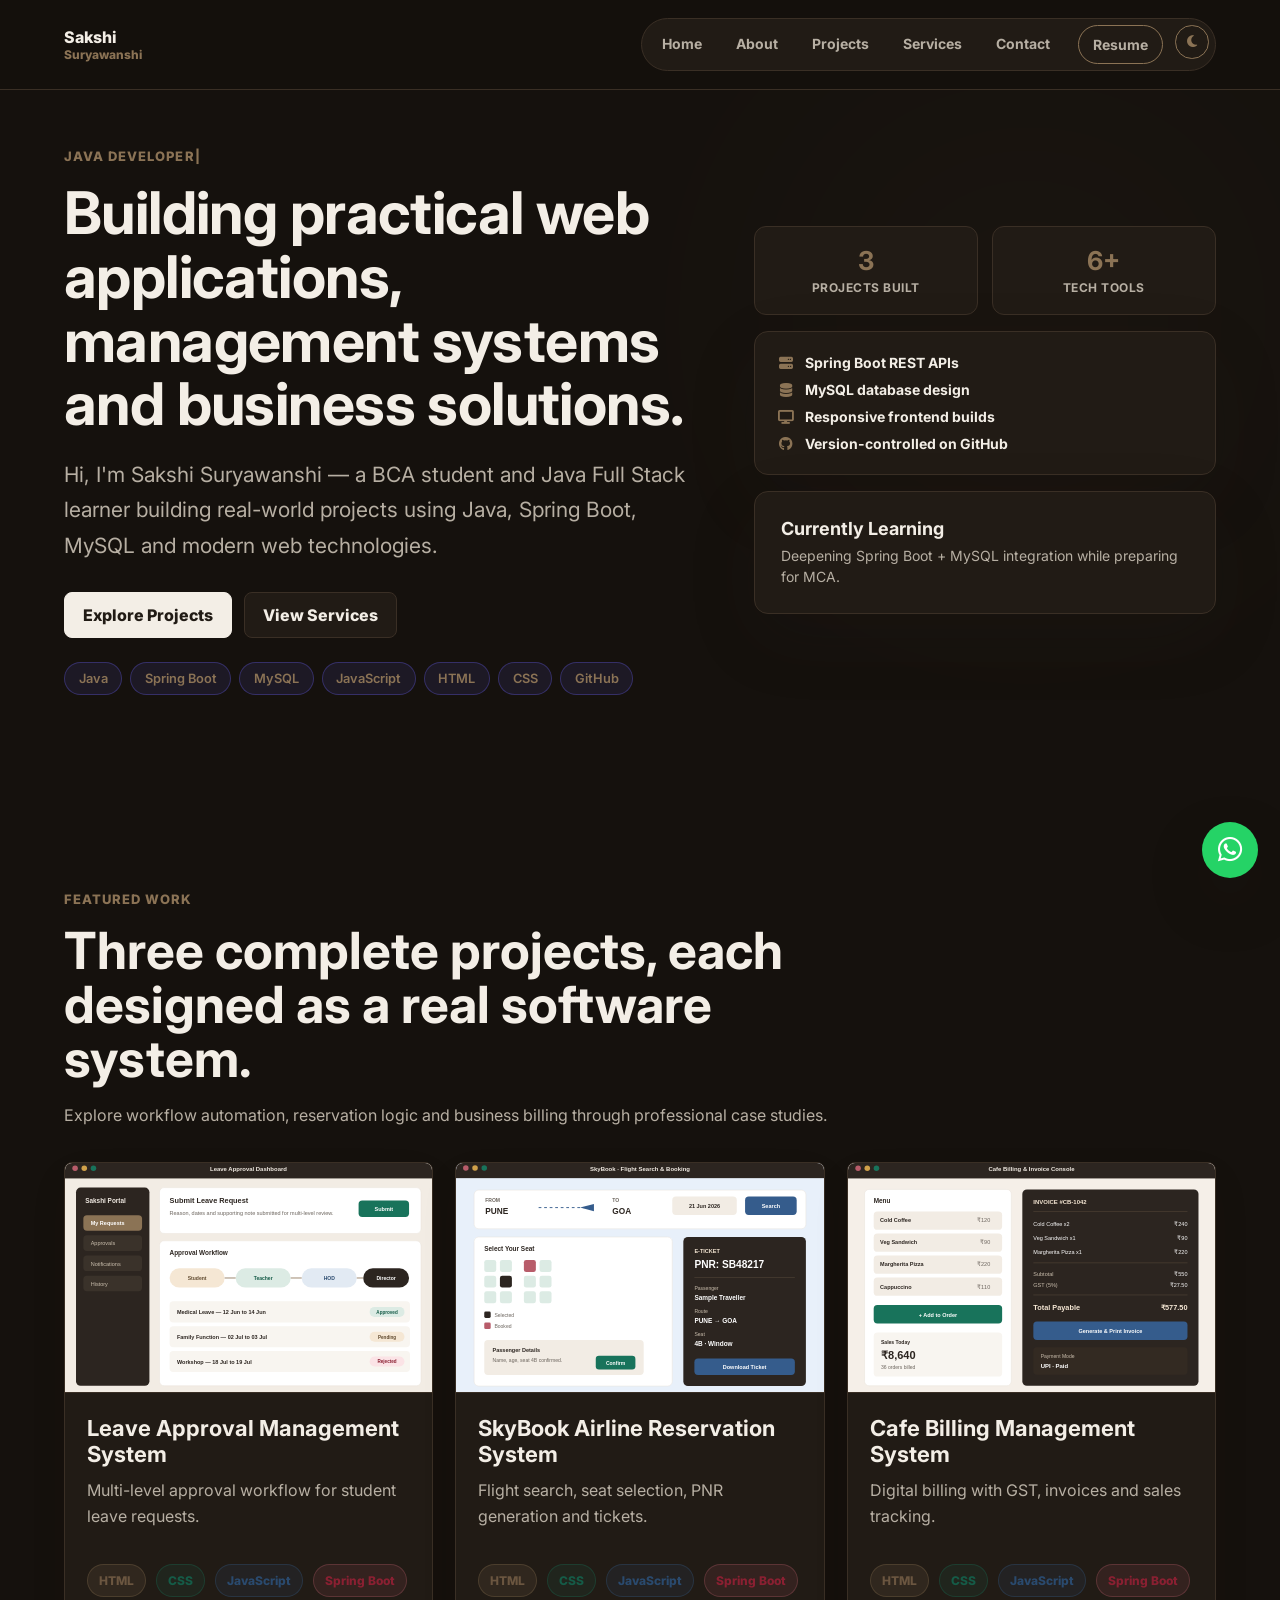
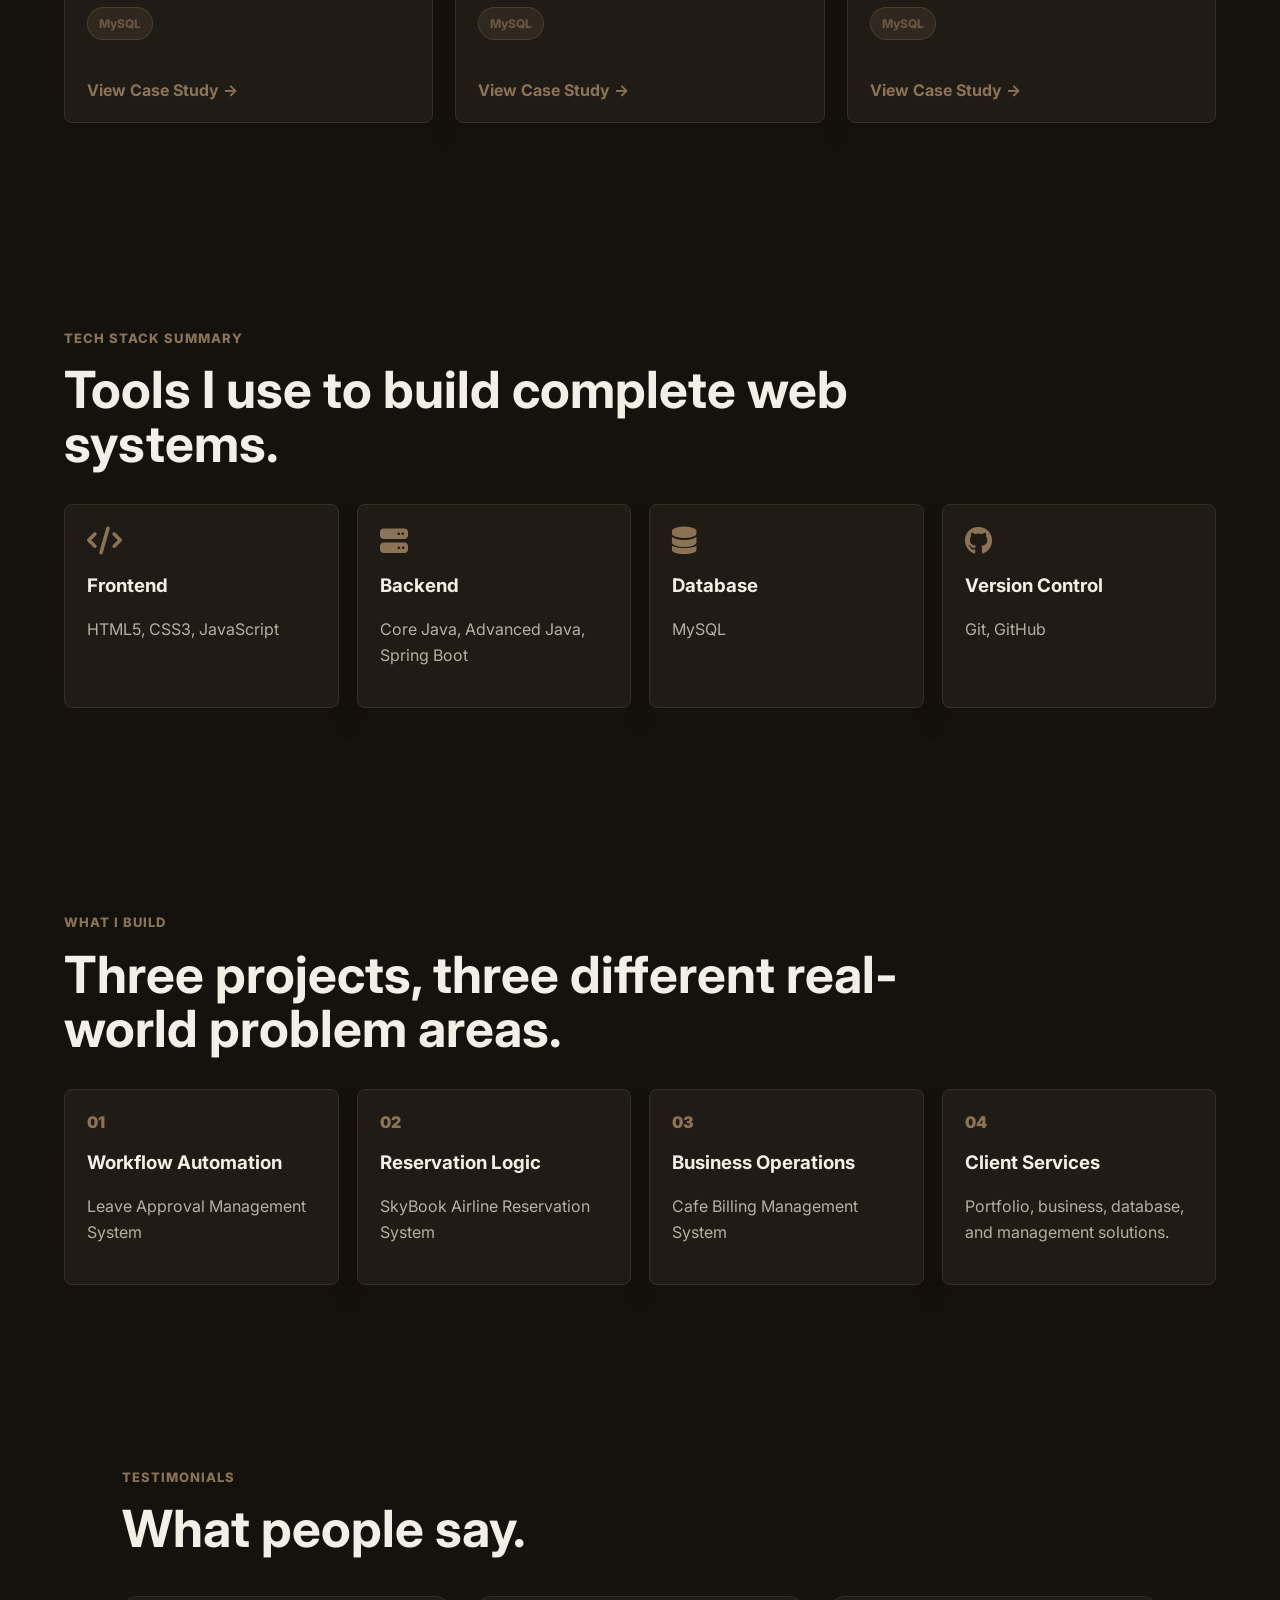
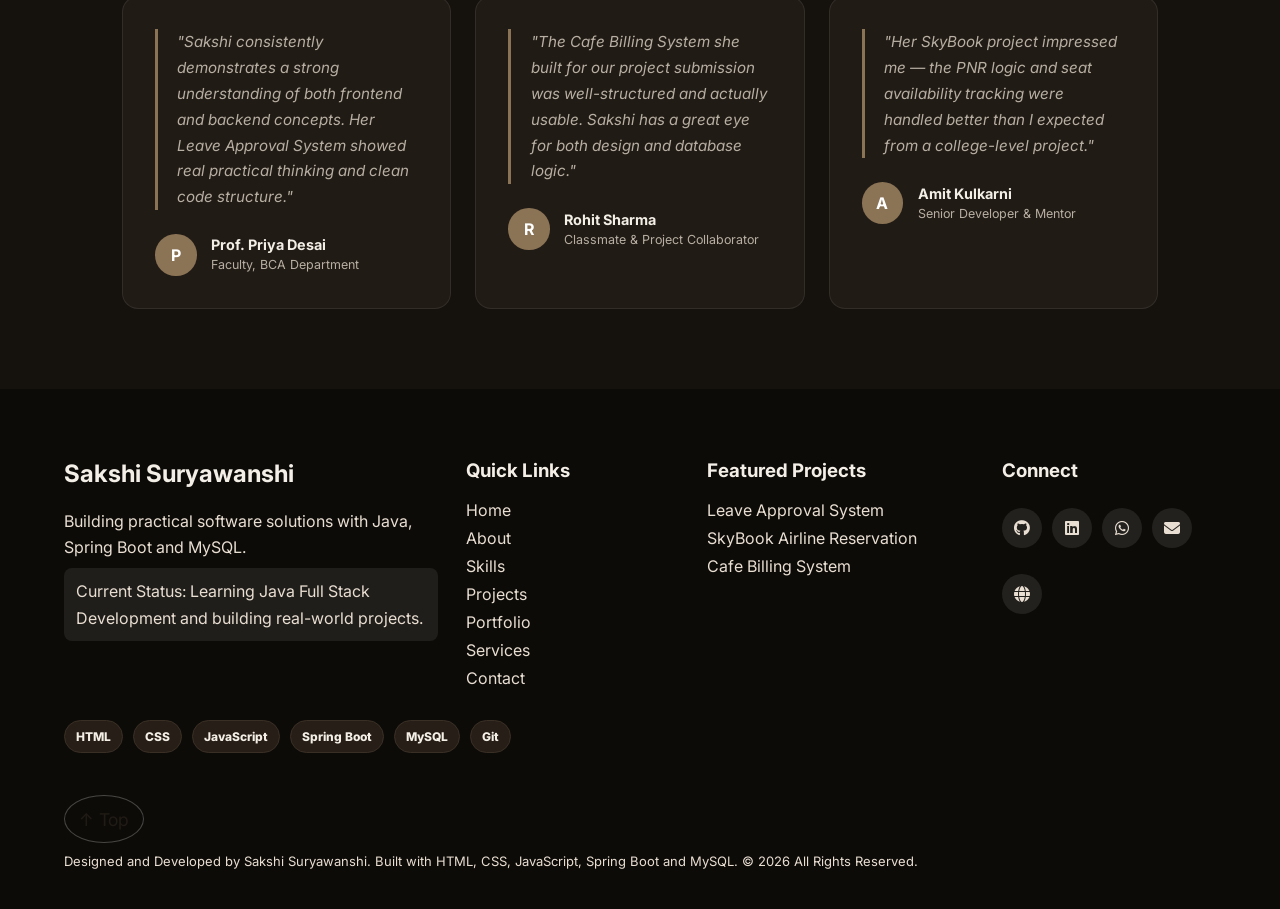
==== frontend/index.html @ 2c9f2f90 "1st upload" ====
<!DOCTYPE html>
<html lang="en">
<head>
  <meta charset="UTF-8">
  <meta name="viewport" content="width=device-width, initial-scale=1.0">
  <title>Sakshi Suryawanshi | Java Full Stack Portfolio</title>

  <script type="application/ld+json">
{
 "@context":"https://schema.org",
 "@type":"Person",
 "name":"Sakshi Suryawanshi",
 "jobTitle":"Java Full Stack Developer",
 "knowsAbout":[
   "Java",
   "Spring Boot",
   "MySQL",
   "HTML",
   "CSS",
   "JavaScript"
 ],
 "alumniOf":"Bharati Vidyapeeth",
 "url":"https://yourdomain.com"
}
</script>

  <link rel="preconnect" href="https://fonts.googleapis.com">
  <link rel="preconnect" href="https://fonts.gstatic.com" crossorigin>
  <link href="https://fonts.googleapis.com/css2?family=Inter:wght@400;500;600;700;800&display=swap" rel="stylesheet">
  <link rel="stylesheet" href="https://cdnjs.cloudflare.com/ajax/libs/font-awesome/6.5.2/css/all.min.css">
  <link rel="stylesheet" href="styles.css">
</head>
<body>
  <div class="scroll-progress" data-scroll-progress></div>
  <header class="site-header">
    <a class="brand" href="index.html">Sakshi<span>Suryawanshi</span></a>
    <nav class="nav">
      <a href="index.html" class="active">Home</a>
      <a href="about.html">About</a>
      <a href="projects.html">Projects</a>
      <a href="services.html">Services</a>
      <a href="contact.html">Contact</a>
      <a href="resume.pdf" download class="btn-nav-resume">Resume</a>
      <button class="theme-toggle" data-theme-toggle aria-label="Toggle dark/light mode"><i class="fa-solid fa-moon"></i></button>
    </nav>
  </header>

  <main>
    <section class="hero" id="home">
      <div class="hero-copy reveal">
        <p class="eyebrow"><span class="typing-text" data-typing></span></p>
        <h1>Building practical web applications, management systems and business solutions.</h1>
        <p class="hero-text">Hi, I'm Sakshi Suryawanshi — a BCA student and Java Full Stack learner building real-world projects using Java, Spring Boot, MySQL and modern web technologies.</p>
        <div class="hero-actions">
          <a class="btn primary" href="projects.html">Explore Projects</a>
          <a class="btn ghost" href="services.html">View Services</a>
        </div>
        <div class="metric-row tech-badges">
          <span>Java</span><span>Spring Boot</span><span>MySQL</span><span>JavaScript</span><span>HTML</span><span>CSS</span><span>GitHub</span>
        </div>
      </div>
      <div class="hero-visual reveal">
        <div class="hero-visual-stats">
          <div><strong>3</strong><span>Projects Built</span></div>
          <div><strong>6+</strong><span>Tech Tools</span></div>
        </div>
        <div class="hero-visual-list">
          <div><i class="fa-solid fa-server"></i> Spring Boot REST APIs</div>
          <div><i class="fa-solid fa-database"></i> MySQL database design</div>
          <div><i class="fa-solid fa-display"></i> Responsive frontend builds</div>
          <div><i class="fa-brands fa-github"></i> Version-controlled on GitHub</div>
        </div>
        <div class="hero-visual-card">
          <h3>Currently Learning</h3>
          <p>Deepening Spring Boot + MySQL integration while preparing for MCA.</p>
        </div>
      </div>
    </section>

    <section class="featured-work" id="work">
      <div class="section-heading reveal">
        <p class="eyebrow">Featured Work</p>
        <h2>Three complete projects, each designed as a real software system.</h2>
        <p>Explore workflow automation, reservation logic and business billing through professional case studies.</p>
      </div>
      <div class="featured-project-grid reveal">
        <a class="featured-project-card" href="leave-approval.html">
          <div class="project-thumb leave-screen"></div>
          <div class="project-card-body">
            <h3>Leave Approval Management System</h3>
            <p>Multi-level approval workflow for student leave requests.</p>
            <div class="tech-pills"><span>HTML</span><span>CSS</span><span>JavaScript</span><span>Spring Boot</span><span>MySQL</span></div>
            <strong>View Case Study -></strong>
          </div>
        </a>
        <a class="featured-project-card" href="skybook.html">
          <div class="project-thumb sky-screen"></div>
          <div class="project-card-body">
            <h3>SkyBook Airline Reservation System</h3>
            <p>Flight search, seat selection, PNR generation and tickets.</p>
            <div class="tech-pills"><span>HTML</span><span>CSS</span><span>JavaScript</span><span>Spring Boot</span><span>MySQL</span></div>
            <strong>View Case Study -></strong>
          </div>
        </a>
        <a class="featured-project-card" href="cafe-billing.html">
          <div class="project-thumb cafe-screen"></div>
          <div class="project-card-body">
            <h3>Cafe Billing Management System</h3>
            <p>Digital billing with GST, invoices and sales tracking.</p>
            <div class="tech-pills"><span>HTML</span><span>CSS</span><span>JavaScript</span><span>Spring Boot</span><span>MySQL</span></div>
            <strong>View Case Study -></strong>
          </div>
        </a>
      </div>
    </section>

    <section id="skills" class="stack-section">
      <div class="section-heading reveal">
        <p class="eyebrow">Tech Stack Summary</p>
        <h2>Tools I use to build complete web systems.</h2>
      </div>
      <div class="stack-grid reveal">
        <article><i class="fa-solid fa-code"></i><h3>Frontend</h3><p>HTML5, CSS3, JavaScript</p></article>
        <article><i class="fa-solid fa-server"></i><h3>Backend</h3><p>Core Java, Advanced Java, Spring Boot</p></article>
        <article><i class="fa-solid fa-database"></i><h3>Database</h3><p>MySQL</p></article>
        <article><i class="fa-brands fa-github"></i><h3>Version Control</h3><p>Git, GitHub</p></article>
      </div>
    </section>

    <section class="lab-band" id="about-band">
      <div class="section-heading reveal">
        <p class="eyebrow">What I Build</p>
        <h2>Three projects, three different real-world problem areas.</h2>
      </div>
      <div class="lab-grid">
        <article class="lab-card reveal"><span>01</span><h3>Workflow Automation</h3><p>Leave Approval Management System</p></article>
        <article class="lab-card reveal"><span>02</span><h3>Reservation Logic</h3><p>SkyBook Airline Reservation System</p></article>
        <article class="lab-card reveal"><span>03</span><h3>Business Operations</h3><p>Cafe Billing Management System</p></article>
        <article class="lab-card reveal"><span>04</span><h3>Client Services</h3><p>Portfolio, business, database, and management solutions.</p></article>
      </div>
    </section>
  </main>

  <section class="testimonials-section" id="testimonials">
    <div class="section-heading reveal">
      <p class="eyebrow">Testimonials</p>
      <h2>What people say.</h2>
    </div>
    <div class="testimonials-grid">
      <article class="testimonial-card reveal">
        <div class="testimonial-quote">"Sakshi consistently demonstrates a strong understanding of both frontend and backend concepts. Her Leave Approval System showed real practical thinking and clean code structure."</div>
        <div class="testimonial-author">
          <div class="author-avatar">P</div>
          <div><strong>Prof. Priya Desai</strong><span>Faculty, BCA Department</span></div>
        </div>
      </article>
      <article class="testimonial-card reveal">
        <div class="testimonial-quote">"The Cafe Billing System she built for our project submission was well-structured and actually usable. Sakshi has a great eye for both design and database logic."</div>
        <div class="testimonial-author">
          <div class="author-avatar">R</div>
          <div><strong>Rohit Sharma</strong><span>Classmate & Project Collaborator</span></div>
        </div>
      </article>
      <article class="testimonial-card reveal">
        <div class="testimonial-quote">"Her SkyBook project impressed me — the PNR logic and seat availability tracking were handled better than I expected from a college-level project."</div>
        <div class="testimonial-author">
          <div class="author-avatar">A</div>
          <div><strong>Amit Kulkarni</strong><span>Senior Developer & Mentor</span></div>
        </div>
      </article>
    </div>
  </section>

  <a class="whatsapp-float" href="https://wa.me/917499683725?text=Hi%20Sakshi%2C%20I%20saw%20your%20portfolio%20and%20would%20like%20to%20connect." target="_blank" rel="noopener" aria-label="Chat on WhatsApp"><i class="fa-brands fa-whatsapp"></i></a>
  <footer class="premium-footer">
    <div class="footer-grid">
      <section><h2>Sakshi Suryawanshi</h2><p>Building practical software solutions with Java, Spring Boot and MySQL.</p><p class="status-dot">Current Status: Learning Java Full Stack Development and building real-world projects.</p></section>
      <section><h3>Quick Links</h3><a href="index.html">Home</a><a href="about.html">About</a><a href="index.html#skills">Skills</a><a href="projects.html">Projects</a><a href="index.html">Portfolio</a><a href="services.html">Services</a><a href="contact.html">Contact</a></section>
      <section><h3>Featured Projects</h3><a href="leave-approval.html">Leave Approval System</a><a href="skybook.html">SkyBook Airline Reservation</a><a href="cafe-billing.html">Cafe Billing System</a></section>
      <section><h3>Connect</h3><div class="footer-icons"><a href="https://github.com/Sakshii-18" aria-label="GitHub" target="_blank"><i class="fa-brands fa-github"></i></a><a href="https://www.linkedin.com/in/sakshi-suryawanshii/" aria-label="LinkedIn" target="_blank"><i class="fa-brands fa-linkedin"></i></a><a href="https://wa.me/917499683725?text=Hi%20Sakshi%2C%20I%20saw%20your%20portfolio%20and%20would%20like%20to%20connect." target="_blank" rel="noopener" aria-label="WhatsApp"><i class="fa-brands fa-whatsapp"></i></a><a href="mailto:ms.sakshisuryawanshi18@gmail.com" aria-label="Email"><i class="fa-solid fa-envelope"></i></a><a href="https://sakshi-suryawanshiportfolio.netlify.app/" target="_blank" rel="noopener" aria-label="Portfolio"><i class="fa-solid fa-globe"></i></a></div></section>
    </div>
    <div class="footer-badges"><span>HTML</span><span>CSS</span><span>JavaScript</span><span>Spring Boot</span><span>MySQL</span><span>Git</span></div>
    <button class="back-top" data-back-top>↑ Top</button>
    <p class="copyright">Designed and Developed by Sakshi Suryawanshi. Built with HTML, CSS, JavaScript, Spring Boot and MySQL. © 2026 All Rights Reserved.</p>
  </footer>

  <script src="script.js"></script>
</body>
</html>
---- frontend/styles.css ----
:root {
  --bg: #FAF7F2;
  --card: #FFFFFF;
  --text: #2C2520;
  --muted: #6B645D;
  --accent: #8B7355;
  --border: #E7E1D8;
  --cream: #F2ECE4;
  --green: #18735B;
  --blue: #355C8C;
  --rose: #B85C6A;
  --shadow: 0 24px 70px rgba(44, 37, 32, 0.12);
}

* { box-sizing: border-box; }
html { scroll-behavior: smooth; }
body {
  margin: 0;
  font-family: Inter, system-ui, -apple-system, BlinkMacSystemFont, "Segoe UI", sans-serif;
  color: var(--text);
  background: var(--bg);
  overflow-x: hidden;
}
body::before {
  content: "";
  position: absolute;
  top: 120px;
  right: 4vw;
  width: 400px;
  height: 400px;
  border-radius: 50%;
  background: #8B7355;
  filter: blur(150px);
  opacity: .08;
  pointer-events: none;
}
a { color: inherit; text-decoration: none; }
button, input, textarea, select { font: inherit; }

.loader {
  position: fixed; inset: 0; z-index: 50; display: grid; place-items: center; align-content: center; gap: 16px;
  color: var(--card); background: var(--text); transition: opacity 500ms ease, visibility 500ms ease;
}
.loader div { width: 52px; aspect-ratio: 1; border: 3px solid rgba(255,255,255,.18); border-top-color: var(--accent); border-radius: 50%; animation: spin 900ms linear infinite; }
.loader.hide { opacity: 0; visibility: hidden; pointer-events: none; }
@keyframes spin { to { transform: rotate(360deg); } }
.scroll-progress { position: fixed; top: 0; left: 0; height: 4px; width: 0; z-index: 60; background: linear-gradient(90deg, var(--accent), var(--green), var(--blue)); }
.cursor-glow { position: fixed; width: 260px; aspect-ratio: 1; pointer-events: none; z-index: 1; border-radius: 50%; background: radial-gradient(circle, rgba(139,115,85,.18), transparent 65%); transform: translate(-50%, -50%); }

.site-header {
  position: sticky; top: 0; z-index: 20; display: flex; justify-content: space-between; align-items: center; gap: 20px;
  padding: 18px clamp(18px, 5vw, 70px); background: rgba(250,247,242,.88); backdrop-filter: blur(18px); border-bottom: 1px solid var(--border);
}
.brand { font-weight: 800; }
.brand span { display: block; color: var(--accent); font-size: 12px; }
.nav { display: flex; gap: 6px; padding: 6px; background: var(--card); border: 1px solid var(--border); border-radius: 999px; }
.nav a { padding: 10px 14px; color: var(--muted); border-radius: 999px; font-size: 14px; font-weight: 700; white-space: nowrap; }
.nav a.active, .nav a:hover { color: var(--text); background: var(--cream); }

.hero, .page-hero {
  min-height: auto; display: grid; grid-template-columns: minmax(0, 1fr);
  gap: clamp(28px, 5vw, 70px); align-items: center; padding: clamp(28px, 5vw, 56px) clamp(18px, 5vw, 70px) clamp(44px, 8vw, 92px);
}
.hero {
  grid-template-columns: minmax(0, 1.15fr) minmax(280px, .85fr);
}
.contact-premium {
  min-height: auto; display: grid; grid-template-columns: minmax(0, 1fr) minmax(320px, .9fr);
  gap: clamp(28px, 5vw, 70px); align-items: start; padding: clamp(28px, 5vw, 56px) clamp(18px, 5vw, 70px) clamp(44px, 8vw, 92px);
}
.services-hero { grid-template-columns: 1fr; }
.hero h1, .page-hero h1, .contact-premium h1 { margin: 0; max-width: 800px; font-size: clamp(34px, 4.6vw, 60px); line-height: 1.08; letter-spacing: -.01em; }
.hero-text, .page-hero p, .contact-copy p { max-width: 720px; color: var(--muted); font-size: clamp(17px, 2vw, 21px); line-height: 1.7; }
.eyebrow { margin: 0 0 14px; color: var(--accent); font-size: 13px; font-weight: 800; letter-spacing: .08em; text-transform: uppercase; }
.hero-visual { display: grid; gap: 16px; }
.hero-visual-card { padding: 26px; background: var(--card); border: 1px solid var(--border); border-radius: 14px; box-shadow: var(--shadow); }
.hero-visual-card h3 { margin: 0 0 6px; font-size: 18px; }
.hero-visual-card p { margin: 0; color: var(--muted); font-size: 14px; line-height: 1.5; }
.hero-visual-stats { display: grid; grid-template-columns: 1fr 1fr; gap: 14px; }
.hero-visual-stats div { padding: 18px 16px; background: var(--card); border: 1px solid var(--border); border-radius: 12px; text-align: center; }
.hero-visual-stats strong { display: block; font-size: 26px; color: var(--accent); }
.hero-visual-stats span { font-size: 12px; color: var(--muted); font-weight: 700; text-transform: uppercase; letter-spacing: .04em; }
.hero-visual-list { display: grid; gap: 10px; padding: 22px; background: var(--card); border: 1px solid var(--border); border-radius: 14px; box-shadow: var(--shadow); }
.hero-visual-list div { display: flex; align-items: center; gap: 10px; font-size: 14px; font-weight: 700; }
.hero-visual-list i { color: var(--accent); width: 18px; text-align: center; }
.hero-actions, .project-actions { display: flex; flex-wrap: wrap; gap: 12px; margin-top: 28px; }
.btn { display: inline-flex; justify-content: center; align-items: center; min-height: 46px; padding: 0 18px; border: 1px solid var(--border); border-radius: 8px; font-weight: 800; cursor: pointer; transition: 180ms ease; }
.btn.primary { color: var(--card); background: var(--text); border-color: var(--text); }
.btn.ghost { background: var(--card); }
.btn:hover { transform: translateY(-2px); box-shadow: var(--shadow); }

.metric-row, .stack-grid, .lab-grid, .achievement-grid, .story-grid, .feature-grid, .behind-grid, .service-grid {
  display: grid; gap: 18px;
}
.metric-row { grid-template-columns: repeat(3, minmax(0, 1fr)); margin-top: 40px; max-width: 650px; }
.metric-row div, .stack-grid article, .lab-card, .achievement-card, .story-card, .feature-grid article, .service-card, .quick-connect, .response-card {
  padding: 22px; background: var(--card); border: 1px solid var(--border); border-radius: 8px; box-shadow: 0 16px 40px rgba(44,37,32,.06);
}
.metric-row strong { display: block; font-size: 32px; }
.metric-row span, p, li { color: var(--muted); line-height: 1.65; }

.laptop-mockup { position: relative; padding: 14px 14px 28px; background: var(--text); border-radius: 20px; box-shadow: var(--shadow); }
.screen, .device-frame, .browser-mockup { overflow: hidden; background: var(--card); border: 1px solid var(--border); border-radius: 10px; }
.keyboard { position: absolute; left: 9%; right: 9%; bottom: 8px; height: 8px; background: #5B5048; border-radius: 99px; }
.browser-bar { display: flex; align-items: center; gap: 7px; height: 38px; padding: 0 12px; color: var(--muted); background: var(--cream); border-bottom: 1px solid var(--border); font-size: 12px; font-weight: 700; }
.browser-bar i { width: 10px; aspect-ratio: 1; border-radius: 50%; background: var(--rose); }
.browser-bar i:nth-child(2) { background: #D1A14A; }
.browser-bar i:nth-child(3) { background: var(--green); }
.dashboard-preview, .app-ui { min-height: 380px; display: grid; grid-template-columns: 70px 1fr 1fr; gap: 14px; padding: 18px; }
.side-rail, .app-ui aside { grid-row: span 2; border-radius: 8px; background: linear-gradient(180deg, var(--text), #51453A); }
.chart-card, .table-preview, .mini-kpis b, .workflow-strip span, .data-grid, .form-preview b { border-radius: 8px; background: var(--cream); }
.chart-card.tall { min-height: 180px; background: linear-gradient(135deg, #EFE1CE, #D8E8DD); }
.approval-chain { display: grid; gap: 8px; }
.approval-chain b { display: grid; place-items: center; min-height: 40px; border-radius: 8px; background: #F6EFE6; color: var(--text); }
.chart-card.grid-lines, .data-grid { grid-column: span 2; min-height: 150px; background-image: linear-gradient(var(--border) 1px, transparent 1px), linear-gradient(90deg, var(--border) 1px, transparent 1px); background-size: 28px 28px; }
.table-preview { grid-column: span 2; min-height: 90px; }

.featured-work, .stack-section, .lab-band, .project-list, .achievement-section, .services-grid-section, .approach-section, .available-section, .contact-connect {
  padding: clamp(54px, 8vw, 110px) clamp(18px, 5vw, 70px);
}
.featured-project-grid {
  display: grid;
  grid-template-columns: repeat(3, minmax(0, 1fr));
  gap: 22px;
}
.featured-project-card {
  display: grid;
  overflow: hidden;
  min-height: 100%;
  background: var(--card);
  border: 1px solid var(--border);
  border-radius: 8px;
  box-shadow: 0 16px 40px rgba(44,37,32,.06);
  transition: transform 220ms ease, box-shadow 220ms ease;
}
.featured-project-card:hover {
  transform: translateY(-8px);
  box-shadow: 0 28px 80px rgba(44,37,32,.16);
}
.project-thumb {
  min-height: 230px;
  border-bottom: 1px solid var(--border);
}
.project-card-body {
  display: grid;
  align-content: start;
  gap: 10px;
  padding: 22px;
}
.project-card-body h3 {
  margin: 0;
  font-size: 22px;
}
.project-card-body p {
  margin: 0;
}
.project-card-body strong {
  display: inline-flex;
  align-items: center;
  gap: 6px;
  margin-top: 6px;
  opacity: 1;
  transform: none;
  color: var(--accent);
  transition: 220ms ease;
}
.featured-project-card:hover strong {
  gap: 10px;
}
.section-heading { max-width: 840px; margin-bottom: 34px; }
.section-heading h2, .launch-panel h3, .demo-section h2 { margin: 0; font-size: clamp(30px, 4vw, 54px); line-height: 1.05; }
.feature-showcase, .project-cover, .demo-section { display: grid; grid-template-columns: minmax(0, 1.25fr) minmax(300px, .75fr); gap: 28px; align-items: stretch; }
.product-shot, .launch-panel, .architecture-panel, .timeline, .demo-section, .behind-build, .contact-form, .project-cover, .service-enquiry-cta {
  padding: clamp(22px, 4vw, 36px); background: var(--card); border: 1px solid var(--border); border-radius: 8px; box-shadow: 0 16px 40px rgba(44,37,32,.06);
}
.app-ui { grid-template-columns: 88px 1fr; }
.mini-kpis, .workflow-strip { display: grid; grid-template-columns: repeat(3, 1fr); gap: 12px; margin-bottom: 14px; }
.workflow-strip { grid-template-columns: repeat(4, 1fr); }
.workflow-strip span { display: grid; place-items: center; min-height: 44px; color: var(--text); font-weight: 800; font-size: 12px; }
.mini-kpis b { min-height: 74px; }
.data-grid { min-height: 220px; }
.status-tag { display: inline-flex; padding: 8px 10px; color: #604A2F; background: #F5E7D4; border-radius: 999px; font-size: 12px; font-weight: 800; }
.tech-pills, .footer-badges, .available-tags { display: flex; flex-wrap: wrap; gap: 10px; margin: 24px 0; }
.tech-pills span, .footer-badges span, .available-tags span { padding: 8px 11px; border: 1px solid var(--border); border-radius: 999px; background: var(--cream); color: var(--text); font-size: 12px; font-weight: 800; }
.tech-pills span:nth-child(4n+1) { background: rgba(139,115,85,.14); border-color: rgba(139,115,85,.3); color: #6B5640; }
.tech-pills span:nth-child(4n+2) { background: rgba(24,115,91,.12); border-color: rgba(24,115,91,.3); color: #155B47; }
.tech-pills span:nth-child(4n+3) { background: rgba(53,92,140,.12); border-color: rgba(53,92,140,.3); color: #2A4A6E; }
.tech-pills span:nth-child(4n+4) { background: rgba(184,92,106,.12); border-color: rgba(184,92,106,.3); color: #8A2032; }

.stack-grid { grid-template-columns: repeat(4, minmax(0, 1fr)); }
.stack-grid i, .service-card i { color: var(--accent); font-size: 28px; }
.lab-grid, .achievement-grid { grid-template-columns: repeat(4, minmax(0, 1fr)); }
.story-grid { padding: 0 clamp(18px, 5vw, 70px) clamp(54px, 8vw, 110px); grid-template-columns: repeat(3, minmax(0, 1fr)); }
.feature-grid { grid-template-columns: repeat(3, minmax(0, 1fr)); margin: 20px 0; }
.behind-grid { grid-template-columns: repeat(3, minmax(0, 1fr)); }
.lab-card span, .achievement-card span, .feature-grid span { color: var(--accent); font-weight: 900; }
.project-case { margin-bottom: 70px; }
.case-page {
  padding: clamp(34px, 6vw, 70px) clamp(18px, 5vw, 70px);
  position: relative;
}
.sticky-back {
  position: sticky;
  top: 90px;
  z-index: 15;
  display: inline-flex;
  align-items: center;
  gap: 8px;
  margin-bottom: 18px;
  padding: 10px 16px;
  background: var(--card);
  border: 1px solid var(--border);
  border-radius: 999px;
  font-weight: 800;
  font-size: 13px;
  box-shadow: 0 10px 26px rgba(44,37,32,.10);
  transition: 180ms ease;
}
.sticky-back:hover {
  transform: translateX(-3px);
  box-shadow: var(--shadow);
}
.case-hero {
  display: grid;
  grid-template-columns: minmax(0, .85fr) minmax(320px, 1fr);
  gap: clamp(24px, 5vw, 58px);
  align-items: start;
  min-height: auto;
  padding-top: 10px;
}
.case-hero h1 {
  margin: 0;
  font-size: clamp(42px, 6vw, 76px);
  line-height: 1;
}
.case-hero p {
  font-size: 18px;
}
.case-banner {
  min-height: 440px;
  border: 1px solid var(--border);
  border-radius: 12px;
  box-shadow: var(--shadow);
}
.case-section {
  margin: 26px 0;
  padding: clamp(22px, 4vw, 38px);
  background: var(--card);
  border: 1px solid var(--border);
  border-radius: 8px;
  box-shadow: 0 16px 40px rgba(44,37,32,.06);
}
.case-section h2 {
  margin: 0 0 12px;
  font-size: clamp(28px, 4vw, 46px);
  line-height: 1.08;
}

.journey-video-section{
  padding:100px 70px;
}

.video-showcase{
  position:relative;
  margin-top:40px;
  border-radius:24px;
  overflow:hidden;
  background:var(--card);
  border:1px solid var(--border);
  box-shadow:var(--shadow);
}

.video-showcase iframe{
  width:100%;
  height:600px;
  border:none;
  display:block;
}

.video-badge{
  position:absolute;
  top:20px;
  left:20px;
  z-index:2;
  padding:10px 18px;
  border-radius:999px;
  background:rgba(255,255,255,.95);
  font-size:13px;
  font-weight:700;
  display:flex;
  align-items:center;
  gap:8px;
}

.video-highlights{
  display:grid;
  grid-template-columns:repeat(3,1fr);
  gap:20px;
  margin-top:30px;
}

.highlight-card{
  padding:24px;
  background:var(--card);
  border:1px solid var(--border);
  border-radius:18px;
  text-align:center;
  box-shadow:0 10px 30px rgba(0,0,0,.05);
}

.highlight-card i{
  font-size:28px;
  color:var(--accent);
  margin-bottom:15px;
}

.highlight-card h3{
  margin-bottom:10px;
}

@media(max-width:768px){

  .journey-video-section{
    padding:70px 20px;
  }

  .video-showcase iframe{
    height:300px;
  }

  .video-highlights{
    grid-template-columns:1fr;
  }

}
.stack-columns,
.table-grid {
  display: grid;
  grid-template-columns: repeat(3, minmax(0, 1fr));
  gap: 16px;
}
.stack-columns article,
.table-grid article {
  padding: 18px;
  background: var(--cream);
  border: 1px solid var(--border);
  border-radius: 8px;
  font-weight: 800;
}
.vertical-architecture {
  max-width: 780px;
  margin-inline: auto;
}
.vertical-architecture button::after {
  content: "";
}
.gallery-carousel {
  display: grid;
  grid-template-columns: 52px 1fr 52px;
  gap: 12px;
  align-items: center;
}
.gallery-carousel button {
  height: 52px;
  border: 1px solid var(--border);
  border-radius: 8px;
  background: var(--card);
  color: var(--text);
  font-size: 28px;
  cursor: pointer;
}
.gallery-carousel .gallery-strip {
  margin: 0;
}
.gallery-carousel .mock-screen {
  display: none;
}
.gallery-carousel .mock-screen.active {
  display: block;
}
.next-project-nav {
  display: flex;
  justify-content: space-between;
  gap: 14px;
  margin: 34px 0;
}
.project-cover { margin-bottom: 22px; }
.project-cover h2 { margin: 14px 0; font-size: clamp(34px, 5vw, 64px); line-height: 1.02; }
.mock-app, .mock-screen { min-height: 330px; border-radius: 8px; border: 1px solid var(--border); background-color: var(--card); overflow: hidden; }
.mock-screen img { width: 100%; height: 100%; object-fit: cover; display: block; }
.gallery-strip { display: grid; grid-template-columns: repeat(3, 1fr); gap: 16px; margin: 28px 0; }
.gallery-strip .mock-screen { min-height: 260px; transition: 180ms ease; cursor: zoom-in; }
.gallery-strip .mock-screen:hover { transform: scale(1.02); box-shadow: var(--shadow); }
.leave-screen {
  background: url("../assets/images/leave-approval.svg") center center / cover no-repeat, #F4E8D8;
}

.approval-theme {
  background-image:
    linear-gradient(90deg, var(--text) 0 16%, transparent 16%),
    linear-gradient(135deg, #F4E8D8, #DCEBE4 45%, #fff 45%);
}

.sky-screen {
  background: url("../assets/images/skybook.svg") center center / cover no-repeat, #E8F0FA;
}

.sky-seat {
  background-image:
    radial-gradient(circle at 74% 28%, #D8E8F8, transparent 22%),
    linear-gradient(135deg, #ffffff 0 35%, #E8F0FA 35% 58%, #F5E7D4 58%);
}


.cafe-screen {
  background: url("../assets/images/cafe-billing.svg") center center / cover no-repeat, #F5EFE8;
}

.cafe-invoice {
  background-image:
    repeating-linear-gradient(0deg, #F5EFE8 0 34px, #fff 34px 68px),
    linear-gradient(135deg, #F2D6C4, #fff);
}
.login-theme { background-image: linear-gradient(135deg, var(--text) 0 42%, #fff 42%); }
.dashboard-theme, .sky-search, .cafe-dashboard { background-image: linear-gradient(90deg, var(--text) 0 16%, transparent 16%), repeating-linear-gradient(0deg, #F1ECE5 0 50px, #fff 50px 100px); }
.sky-ticket, .cafe-menu { background-image: repeating-linear-gradient(90deg, #EFE7DE 0 80px, #fff 80px 120px); }

.split-section { display: grid; grid-template-columns: 1fr 1fr; gap: 24px; margin: 32px 0; }
.architecture { position: relative; display: grid; grid-template-columns: repeat(4, 1fr); gap: 12px; margin: 24px 0; }
.architecture::before { content: ""; position: absolute; left: 8%; right: 8%; top: 50%; height: 3px; background: linear-gradient(90deg, var(--accent), var(--green), var(--blue)); animation: pulseLine 1.8s ease infinite; }
@keyframes pulseLine { 50% { opacity: .35; } }
.architecture button { position: relative; z-index: 1; min-height: 96px; padding: 14px; border: 1px solid var(--border); border-radius: 8px; background: var(--card); box-shadow: var(--shadow); font-weight: 900; cursor: pointer; }
.architecture button:hover { color: var(--card); background: var(--text); }
.architecture-info { min-height: 120px; padding: 18px; background: var(--cream); border-radius: 8px; }
.timeline ol { list-style: none; padding: 0; margin: 0; display: grid; gap: 14px; }
.timeline li { padding-left: 22px; border-left: 3px solid var(--accent); }
.timeline span { font-weight: 900; }
.demo-section { margin: 28px 0; }
.demo-section video { width: 100%; min-height: 260px; background: var(--text); border-radius: 8px; }

.service-grid { grid-template-columns: repeat(3, minmax(0, 1fr)); }
.service-card { display: grid; align-content: start; gap: 12px; }
.service-card ul { padding-left: 18px; }
.approach-steps { display: grid; grid-template-columns: repeat(5, 1fr); gap: 12px; }
.approach-steps span { padding: 18px; background: var(--card); border: 1px solid var(--border); border-radius: 8px; font-weight: 900; }
.quick-connect { margin: 0 clamp(18px, 5vw, 70px) clamp(54px, 8vw, 90px); }
.contact-connect { margin: 0; }
.connect-icons { display: flex; flex-wrap: wrap; gap: 14px; }
.connect-icons a { position: relative; display: inline-flex; align-items: center; gap: 9px; min-height: 48px; padding: 0 14px; background: var(--card); border: 1px solid var(--border); border-radius: 999px; font-weight: 800; transition: 180ms ease; }
.connect-icons i { color: var(--accent); font-size: 20px; }
.connect-icons a:hover { transform: scale(1.04); box-shadow: var(--shadow); }
.connect-icons a::after { content: attr(data-tooltip); position: absolute; left: 50%; bottom: calc(100% + 8px); transform: translateX(-50%); padding: 6px 9px; color: var(--card); background: var(--text); border-radius: 6px; font-size: 12px; white-space: nowrap; opacity: 0; pointer-events: none; transition: 180ms ease; }
.connect-icons a:hover::after { opacity: 1; }
.service-enquiry-cta { margin: 0 clamp(18px, 5vw, 70px) clamp(54px, 8vw, 110px); text-align: center; }

.contact-premium { align-items: start; }
.step-flow, .trust-list { display: grid; gap: 12px; margin: 28px 0; }
.step-flow span, .trust-list span { display: flex; align-items: center; gap: 10px; padding: 14px; background: var(--card); border: 1px solid var(--border); border-radius: 8px; font-weight: 800; }
.trust-list span::before { content: "✓"; color: var(--green); font-weight: 900; }
.contact-form { display: grid; gap: 16px; }
.contact-form label { display: grid; gap: 8px; font-weight: 800; }
.contact-form input, .contact-form textarea, .contact-form select { width: 100%; padding: 14px; border: 1px solid var(--border); border-radius: 8px; background: #FFFCF8; color: var(--text); }
.contact-form input:focus, .contact-form textarea:focus, .contact-form select:focus { outline: 3px solid rgba(139,115,85,.16); border-color: var(--accent); }
.contact-form small { min-height: 18px; color: var(--rose); font-weight: 700; }
.contact-form fieldset { display: grid; grid-template-columns: repeat(2, minmax(0, 1fr)); gap: 10px; margin: 0; padding: 16px; border: 1px solid var(--border); border-radius: 8px; }
.contact-form legend { padding: 0 6px; font-weight: 900; }
.contact-form fieldset label, .terms-row { display: flex; align-items: center; gap: 8px; font-weight: 700; }
.contact-form input[type="radio"], .contact-form input[type="checkbox"] { width: auto; }
.form-status, .toast { padding: 16px; border-radius: 8px; font-weight: 800; }
.form-status.success, .toast.success { color: #075b3e; background: #DFF4E8; }
.form-status.error, .toast.error { color: #8A2032; background: #F8DEE3; }
.toast { position: fixed; right: 24px; bottom: 88px; z-index: 40; box-shadow: var(--shadow); }
.preview-lightbox { position: fixed; inset: 0; z-index: 80; display: none; place-items: center; padding: 34px; background: rgba(44,37,32,.82); }
.preview-lightbox.open { display: grid; }
.preview-lightbox button { position: absolute; top: 18px; right: 18px; width: 44px; height: 44px; color: var(--card); background: rgba(255,255,255,.12); border: 1px solid rgba(255,255,255,.25); border-radius: 50%; font-size: 26px; cursor: pointer; }
.preview-lightbox .mock-screen { width: min(980px, 92vw); min-height: min(70vh, 620px); box-shadow: var(--shadow); }

.about-hero { grid-template-columns: minmax(0, 1fr) 380px; }
.portrait-visual { position: relative; min-height: 390px; }
.orbit { position: absolute; inset: 20px; border: 2px dashed #B9AA98; border-radius: 50%; animation: spin 18s linear infinite; }
.profile-panel { position: absolute; inset: 86px 28px; display: grid; align-content: center; gap: 10px; padding: 28px; color: var(--card); background: linear-gradient(135deg, var(--text), #5D4D3F); border-radius: 8px; box-shadow: var(--shadow); }
.profile-panel span { color: #F5E7D4; font-weight: 800; }
.profile-panel strong { font-size: 28px; line-height: 1.1; }
.profile-panel p { color: #F1E8DE; }
.profile-photo { width: 78px; height: 78px; border-radius: 50%; object-fit: cover; border: 3px solid rgba(255,255,255,.25); box-shadow: 0 8px 20px rgba(0,0,0,.25); }
.about-photo-space { display: flex; align-items: center; justify-content: center; min-height: 390px; }
.about-photo { width: 100%; max-width: 340px; aspect-ratio: 1 / 1; border-radius: 16px; object-fit: cover; box-shadow: var(--shadow); border: 1px solid var(--border); }

.whatsapp-float { position: fixed; right: 22px; bottom: 22px; z-index: 45; display: grid; place-items: center; width: 56px; aspect-ratio: 1; color: white; background: #25D366; border-radius: 50%; box-shadow: var(--shadow); font-size: 28px; }
.premium-footer { padding: clamp(38px, 6vw, 70px) clamp(18px, 5vw, 70px) 28px; color: var(--card); background: var(--text); }
.footer-grid { display: grid; grid-template-columns: 1.4fr .8fr 1fr .8fr; gap: 28px; }
.premium-footer h2, .premium-footer h3 { margin-top: 0; color: var(--card); }
.premium-footer p, .premium-footer a { display: block; color: #E9DED2; margin: 8px 0; }
.status-dot { padding: 10px 12px; background: rgba(255,255,255,.08); border-radius: 8px; }
.footer-icons { display: flex; gap: 10px; flex-wrap: wrap; }
.footer-icons a { display: grid; place-items: center; width: 40px; aspect-ratio: 1; background: rgba(255,255,255,.09); border-radius: 50%; }
.back-top { margin-top: 18px; padding: 10px 14px; border: 1px solid rgba(255,255,255,.24); color: var(--card); background: transparent; border-radius: 8px; cursor: pointer; }
.copyright { margin-top: 20px; font-size: 13px; }

.reveal { opacity: 0; transform: translateY(28px); transition: opacity 700ms ease, transform 700ms ease; }
.reveal.visible { opacity: 1; transform: translateY(0); }

@media (max-width: 1020px) {
  .hero, .page-hero, .contact-premium, .feature-showcase, .project-cover, .split-section, .demo-section, .about-hero { grid-template-columns: 1fr; }
  .stack-grid, .lab-grid, .achievement-grid, .service-grid, .footer-grid, .approach-steps, .featured-project-grid, .case-hero { grid-template-columns: repeat(2, minmax(0, 1fr)); }
  .story-grid, .feature-grid, .behind-grid, .gallery-strip { grid-template-columns: 1fr; }
}
@media (max-width: 700px) {
  .site-header, .premium-footer { align-items: flex-start; flex-direction: column; }
  .nav { width: 100%; overflow-x: auto; border-radius: 8px; }
  .hero h1, .page-hero h1, .contact-premium h1 { font-size: 42px; }
  .metric-row, .stack-grid, .lab-grid, .achievement-grid, .service-grid, .footer-grid, .approach-steps, .architecture, .contact-form fieldset, .featured-project-grid, .case-hero, .stack-columns, .table-grid, .gallery-carousel { grid-template-columns: 1fr; }
  .case-banner { min-height: 300px; }
  .next-project-nav { flex-direction: column; }
  .architecture::before { top: 0; bottom: 0; left: 50%; width: 3px; height: auto; }
  .cursor-glow { display: none; }
}

/* Resume Nav Button */
.btn-nav-resume {
  display: inline-block;
  padding: 0.4rem 1rem;
  border: 1.5px solid var(--accent, #6c63ff);
  border-radius: 6px;
  color: var(--accent, #6c63ff);
  font-size: 0.85rem;
  font-weight: 600;
  text-decoration: none;
  transition: background 0.2s, color 0.2s;
  margin-left: 0.5rem;
}
.btn-nav-resume:hover {
  background: var(--accent, #6c63ff);
  color: #fff;
}

/* Tech Badges (replaces metric-row) */
.metric-row.tech-badges {
  display: flex;
  flex-wrap: wrap;
  gap: 0.5rem;
  margin-top: 1.5rem;
}
.metric-row.tech-badges span {
  padding: 0.3rem 0.85rem;
  background: rgba(108,99,255,0.1);
  border: 1px solid rgba(108,99,255,0.3);
  border-radius: 20px;
  font-size: 0.8rem;
  font-weight: 600;
  color: var(--accent, #6c63ff);
}

/* ↑ Top button */
.back-top {
  min-width: 3rem;
  min-height: 3rem;
  border-radius: 50%;
  font-size: 1.1rem;
}

/* ── Typing Animation ─────────────────────────────────────── */
[data-typing]::after {
  content: "|";
  animation: blink 0.7s step-end infinite;
  color: var(--accent, #6c63ff);
}
@keyframes blink { 50% { opacity: 0; } }

/* ── Dark / Light Mode ───────────────────────────────────── */
:root { color-scheme: dark; }

[data-theme="dark"] {
  --bg: #15110D;
  --card: #211B15;
  --text: #F3EEE6;
  --muted: #B7AFA3;
  --border: #3A2F25;
  --cream: #271F17;
  --card-bg: #211B15;
  --text2: #B7AFA3;
  color-scheme: dark;
}
[data-theme="dark"] .site-header { background: rgba(21,17,13,.88); }
[data-theme="dark"] .nav { background: var(--card); }
[data-theme="dark"] .nav a.active, [data-theme="dark"] .nav a:hover { background: var(--cream); }
[data-theme="dark"] .premium-footer { background: #0D0B08; }
[data-theme="dark"] .premium-footer h2, [data-theme="dark"] .premium-footer h3 { color: #F3EEE6; }
[data-theme="dark"] .contact-form input,
[data-theme="dark"] .contact-form textarea,
[data-theme="dark"] .contact-form select { background: #1B1611; color: var(--text); }
[data-theme="dark"] .timeline-dot { border-color: var(--bg); }

[data-theme="light"] {
  --bg: #FAF7F2;
  --bg2: #ffffff;
  --card: #ffffff;
  --text: #2C2520;
  --text2: #6B645D;
  --muted: #6B645D;
  --border: #E7E1D8;
  --cream: #F2ECE4;
  --card-bg: #ffffff;
  --accent: #8B7355;
  color-scheme: light;
}
[data-theme="light"] .site-header { background: rgba(250,247,242,0.92); }
[data-theme="light"] .story-card,
[data-theme="light"] .achievement-card,
[data-theme="light"] .service-card,
[data-theme="light"] .featured-project-card,
[data-theme="light"] .lab-card,
[data-theme="light"] .testimonial-card { background: var(--card); border-color: var(--border); }
[data-theme="light"] .premium-footer { background: #2C2520; }

.theme-toggle {
  background: none;
  border: 1.5px solid var(--accent, #6c63ff);
  color: var(--accent, #6c63ff);
  border-radius: 50%;
  width: 2.1rem;
  height: 2.1rem;
  cursor: pointer;
  display: flex;
  align-items: center;
  justify-content: center;
  font-size: 0.85rem;
  margin-left: 0.4rem;
  transition: background 0.2s, color 0.2s;
  flex-shrink: 0;
}
.theme-toggle:hover { background: var(--accent, #6c63ff); color: #fff; }

/* ── Scroll-to-Top (hidden until 300px) ─────────────────── */
.back-top {
  opacity: 0;
  pointer-events: none;
  transition: opacity 0.3s, transform 0.3s;
  transform: translateY(8px);
}
.back-top.visible {
  opacity: 1;
  pointer-events: auto;
  transform: translateY(0);
}

/* ── Testimonials ────────────────────────────────────────── */
.testimonials-section {
  padding: 5rem 2rem;
  max-width: 1100px;
  margin: 0 auto;
}
.testimonials-grid {
  display: grid;
  grid-template-columns: repeat(auto-fit, minmax(280px, 1fr));
  gap: 1.5rem;
  margin-top: 2.5rem;
}
.testimonial-card {
  background: var(--card-bg, rgba(255,255,255,0.04));
  border: 1px solid rgba(255,255,255,0.08);
  border-radius: 16px;
  padding: 2rem;
  display: flex;
  flex-direction: column;
  gap: 1.5rem;
  transition: transform 0.3s, box-shadow 0.3s;
}
.testimonial-card:hover { transform: translateY(-4px); box-shadow: 0 12px 40px rgba(108,99,255,0.15); }
.testimonial-quote {
  font-size: 0.95rem;
  line-height: 1.7;
  color: var(--text2, #aaa);
  font-style: italic;
  position: relative;
  padding-left: 1.2rem;
  border-left: 3px solid var(--accent, #6c63ff);
}
.testimonial-author {
  display: flex;
  align-items: center;
  gap: 0.9rem;
}
.author-avatar {
  width: 2.6rem;
  height: 2.6rem;
  border-radius: 50%;
  background: var(--accent, #6c63ff);
  color: #fff;
  font-weight: 700;
  display: flex;
  align-items: center;
  justify-content: center;
  font-size: 1rem;
  flex-shrink: 0;
}
.testimonial-author strong { display: block; font-size: 0.9rem; }
.testimonial-author span { font-size: 0.78rem; color: var(--text2, #888); }

/* ── Timeline ────────────────────────────────────────────── */
.timeline-section {
  padding: 5rem 2rem;
  max-width: 800px;
  margin: 0 auto;
}
.timeline {
  position: relative;
  margin-top: 2.5rem;
  padding-left: 2rem;
}
.timeline::before {
  content: "";
  position: absolute;
  left: 0.45rem;
  top: 0;
  bottom: 0;
  width: 2px;
  background: linear-gradient(to bottom, var(--accent, #6c63ff), transparent);
}
.timeline-item {
  position: relative;
  padding: 0 0 2.5rem 2rem;
  display: flex;
  flex-direction: column;
}
.timeline-dot {
  position: absolute;
  left: -1.6rem;
  top: 0.3rem;
  width: 0.9rem;
  height: 0.9rem;
  border-radius: 50%;
  background: var(--accent, #6c63ff);
  border: 2px solid var(--bg, #0e0e1a);
  box-shadow: 0 0 0 3px rgba(108,99,255,0.25);
}
.timeline-dot.active-step {
  background: #fff;
  box-shadow: 0 0 0 4px rgba(108,99,255,0.5), 0 0 14px rgba(108,99,255,0.6);
}
.timeline-content { }
.timeline-year {
  font-size: 0.75rem;
  font-weight: 700;
  text-transform: uppercase;
  letter-spacing: 0.08em;
  color: var(--accent, #6c63ff);
  margin-bottom: 0.3rem;
  display: block;
}
.timeline-content h3 { font-size: 1.1rem; margin: 0.2rem 0 0.4rem; }
.timeline-content p { font-size: 0.9rem; color: var(--text2, #aaa); line-height: 1.6; margin: 0; }
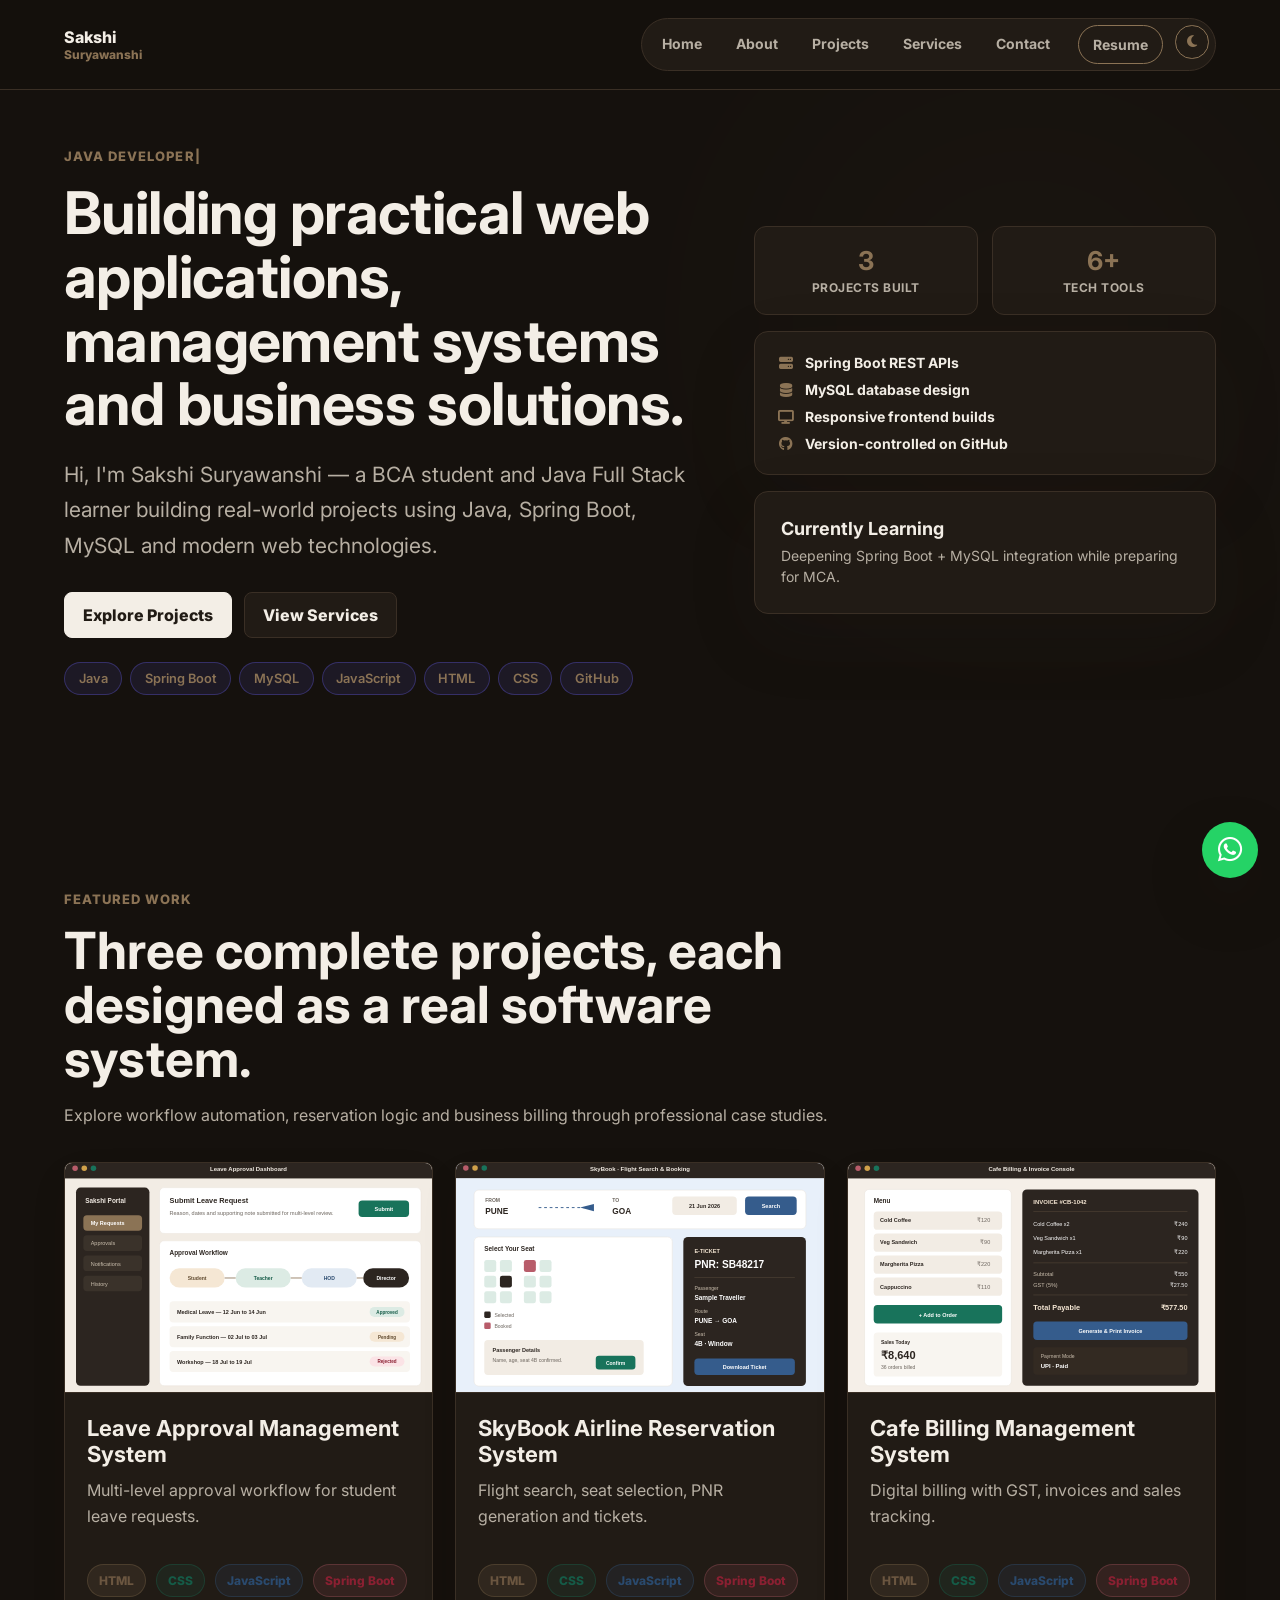
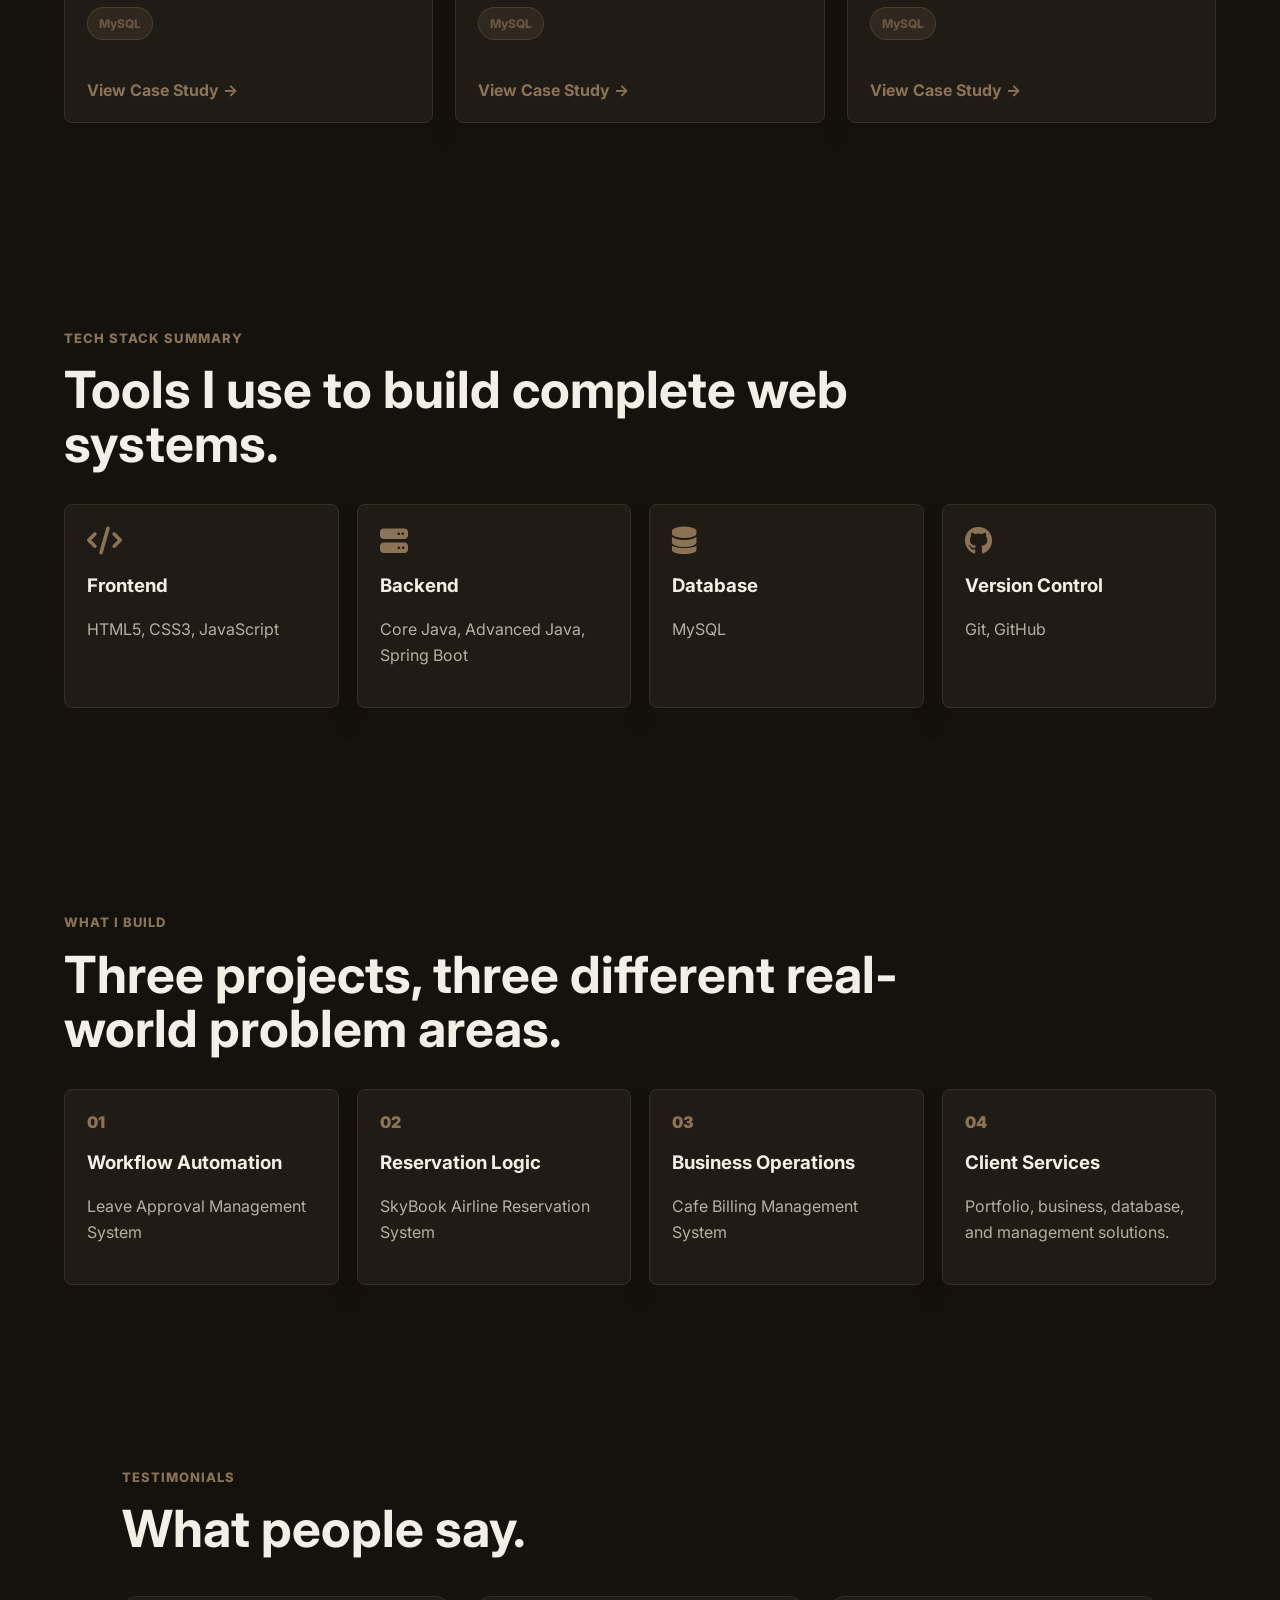
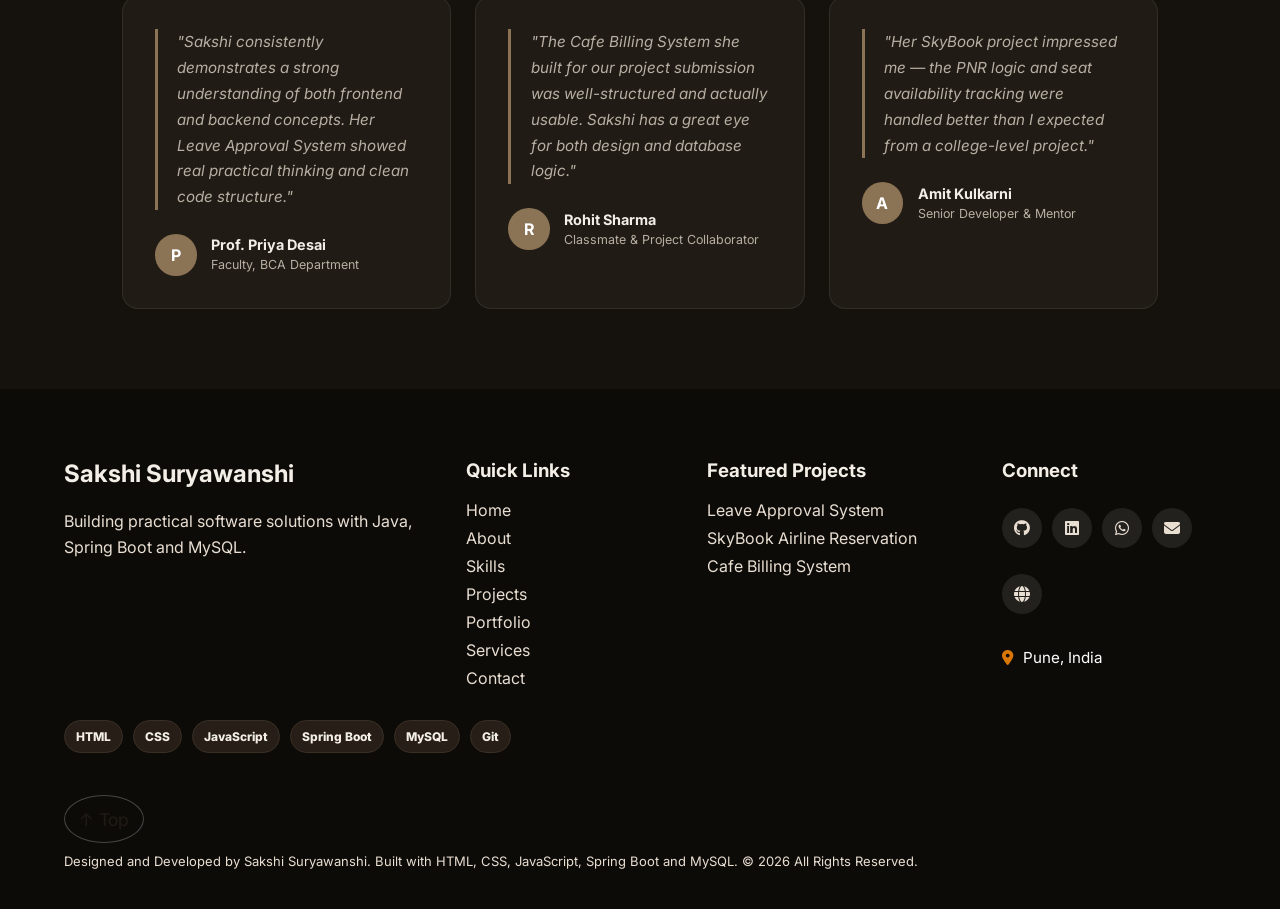
==== commit 0ba37de8: "Added location" ====
--- a/frontend/index.html
+++ b/frontend/index.html
@@ -1,189 +1,359 @@
-<!DOCTYPE html>
+<!doctype html>
 <html lang="en">
-<head>
-  <meta charset="UTF-8">
-  <meta name="viewport" content="width=device-width, initial-scale=1.0">
-  <title>Sakshi Suryawanshi | Java Full Stack Portfolio</title>
-
-  <script type="application/ld+json">
-{
- "@context":"https://schema.org",
- "@type":"Person",
- "name":"Sakshi Suryawanshi",
- "jobTitle":"Java Full Stack Developer",
- "knowsAbout":[
-   "Java",
-   "Spring Boot",
-   "MySQL",
-   "HTML",
-   "CSS",
-   "JavaScript"
- ],
- "alumniOf":"Bharati Vidyapeeth",
- "url":"https://yourdomain.com"
-}
-</script>
-
-  <link rel="preconnect" href="https://fonts.googleapis.com">
-  <link rel="preconnect" href="https://fonts.gstatic.com" crossorigin>
-  <link href="https://fonts.googleapis.com/css2?family=Inter:wght@400;500;600;700;800&display=swap" rel="stylesheet">
-  <link rel="stylesheet" href="https://cdnjs.cloudflare.com/ajax/libs/font-awesome/6.5.2/css/all.min.css">
-  <link rel="stylesheet" href="styles.css">
-</head>
-<body>
-  <div class="scroll-progress" data-scroll-progress></div>
-  <header class="site-header">
-    <a class="brand" href="index.html">Sakshi<span>Suryawanshi</span></a>
-    <nav class="nav">
-      <a href="index.html" class="active">Home</a>
-      <a href="about.html">About</a>
-      <a href="projects.html">Projects</a>
-      <a href="services.html">Services</a>
-      <a href="contact.html">Contact</a>
-      <a href="resume.pdf" download class="btn-nav-resume">Resume</a>
-      <button class="theme-toggle" data-theme-toggle aria-label="Toggle dark/light mode"><i class="fa-solid fa-moon"></i></button>
-    </nav>
-  </header>
-
-  <main>
-    <section class="hero" id="home">
-      <div class="hero-copy reveal">
-        <p class="eyebrow"><span class="typing-text" data-typing></span></p>
-        <h1>Building practical web applications, management systems and business solutions.</h1>
-        <p class="hero-text">Hi, I'm Sakshi Suryawanshi — a BCA student and Java Full Stack learner building real-world projects using Java, Spring Boot, MySQL and modern web technologies.</p>
-        <div class="hero-actions">
-          <a class="btn primary" href="projects.html">Explore Projects</a>
-          <a class="btn ghost" href="services.html">View Services</a>
-        </div>
-        <div class="metric-row tech-badges">
-          <span>Java</span><span>Spring Boot</span><span>MySQL</span><span>JavaScript</span><span>HTML</span><span>CSS</span><span>GitHub</span>
-        </div>
+  <head>
+    <meta charset="UTF-8" />
+    <meta name="viewport" content="width=device-width, initial-scale=1.0" />
+    <title>Sakshi Suryawanshi | Java Full Stack Portfolio</title>
+
+    <script type="application/ld+json">
+      {
+        "@context": "https://schema.org",
+        "@type": "Person",
+        "name": "Sakshi Suryawanshi",
+        "jobTitle": "Java Full Stack Developer",
+        "knowsAbout": [
+          "Java",
+          "Spring Boot",
+          "MySQL",
+          "HTML",
+          "CSS",
+          "JavaScript"
+        ],
+        "alumniOf": "Bharati Vidyapeeth",
+        "url": "https://yourdomain.com"
+      }
+    </script>
+
+    <link rel="preconnect" href="https://fonts.googleapis.com" />
+    <link rel="preconnect" href="https://fonts.gstatic.com" crossorigin />
+    <link
+      href="https://fonts.googleapis.com/css2?family=Inter:wght@400;500;600;700;800&display=swap"
+      rel="stylesheet"
+    />
+    <link
+      rel="stylesheet"
+      href="https://cdnjs.cloudflare.com/ajax/libs/font-awesome/6.5.2/css/all.min.css"
+    />
+    <link rel="stylesheet" href="styles.css" />
+  </head>
+  <body>
+    <div class="scroll-progress" data-scroll-progress></div>
+    <header class="site-header">
+      <a class="brand" href="index.html">Sakshi<span>Suryawanshi</span></a>
+      <nav class="nav">
+        <a href="index.html" class="active">Home</a>
+        <a href="about.html">About</a>
+        <a href="projects.html">Projects</a>
+        <a href="services.html">Services</a>
+        <a href="contact.html">Contact</a>
+        <a href="resume.pdf" download class="btn-nav-resume">Resume</a>
+        <button
+          class="theme-toggle"
+          data-theme-toggle
+          aria-label="Toggle dark/light mode"
+        >
+          <i class="fa-solid fa-moon"></i>
+        </button>
+      </nav>
+    </header>
+
+    <main>
+      <section class="hero" id="home">
+        <div class="hero-copy reveal">
+          <p class="eyebrow"><span class="typing-text" data-typing></span></p>
+          <h1>
+            Building practical web applications, management systems and business
+            solutions.
+          </h1>
+          <p class="hero-text">
+            Hi, I'm Sakshi Suryawanshi — a BCA student and Java Full Stack
+            learner building real-world projects using Java, Spring Boot, MySQL
+            and modern web technologies.
+          </p>
+          <div class="hero-actions">
+            <a class="btn primary" href="projects.html">Explore Projects</a>
+            <a class="btn ghost" href="services.html">View Services</a>
+          </div>
+          <div class="metric-row tech-badges">
+            <span>Java</span><span>Spring Boot</span><span>MySQL</span
+            ><span>JavaScript</span><span>HTML</span><span>CSS</span
+            ><span>GitHub</span>
+          </div>
+        </div>
+        <div class="hero-visual reveal">
+          <div class="hero-visual-stats">
+            <div><strong>3</strong><span>Projects Built</span></div>
+            <div><strong>6+</strong><span>Tech Tools</span></div>
+          </div>
+          <div class="hero-visual-list">
+            <div><i class="fa-solid fa-server"></i> Spring Boot REST APIs</div>
+            <div>
+              <i class="fa-solid fa-database"></i> MySQL database design
+            </div>
+            <div>
+              <i class="fa-solid fa-display"></i> Responsive frontend builds
+            </div>
+            <div>
+              <i class="fa-brands fa-github"></i> Version-controlled on GitHub
+            </div>
+          </div>
+          <div class="hero-visual-card">
+            <h3>Currently Learning</h3>
+            <p>
+              Deepening Spring Boot + MySQL integration while preparing for MCA.
+            </p>
+          </div>
+        </div>
+      </section>
+
+      <section class="featured-work" id="work">
+        <div class="section-heading reveal">
+          <p class="eyebrow">Featured Work</p>
+          <h2>
+            Three complete projects, each designed as a real software system.
+          </h2>
+          <p>
+            Explore workflow automation, reservation logic and business billing
+            through professional case studies.
+          </p>
+        </div>
+        <div class="featured-project-grid reveal">
+          <a class="featured-project-card" href="leave-approval.html">
+            <div class="project-thumb leave-screen"></div>
+            <div class="project-card-body">
+              <h3>Leave Approval Management System</h3>
+              <p>Multi-level approval workflow for student leave requests.</p>
+              <div class="tech-pills">
+                <span>HTML</span><span>CSS</span><span>JavaScript</span
+                ><span>Spring Boot</span><span>MySQL</span>
+              </div>
+              <strong>View Case Study -></strong>
+            </div>
+          </a>
+          <a class="featured-project-card" href="skybook.html">
+            <div class="project-thumb sky-screen"></div>
+            <div class="project-card-body">
+              <h3>SkyBook Airline Reservation System</h3>
+              <p>Flight search, seat selection, PNR generation and tickets.</p>
+              <div class="tech-pills">
+                <span>HTML</span><span>CSS</span><span>JavaScript</span
+                ><span>Spring Boot</span><span>MySQL</span>
+              </div>
+              <strong>View Case Study -></strong>
+            </div>
+          </a>
+          <a class="featured-project-card" href="cafe-billing.html">
+            <div class="project-thumb cafe-screen"></div>
+            <div class="project-card-body">
+              <h3>Cafe Billing Management System</h3>
+              <p>Digital billing with GST, invoices and sales tracking.</p>
+              <div class="tech-pills">
+                <span>HTML</span><span>CSS</span><span>JavaScript</span
+                ><span>Spring Boot</span><span>MySQL</span>
+              </div>
+              <strong>View Case Study -></strong>
+            </div>
+          </a>
+        </div>
+      </section>
+
+      <section id="skills" class="stack-section">
+        <div class="section-heading reveal">
+          <p class="eyebrow">Tech Stack Summary</p>
+          <h2>Tools I use to build complete web systems.</h2>
+        </div>
+        <div class="stack-grid reveal">
+          <article>
+            <i class="fa-solid fa-code"></i>
+            <h3>Frontend</h3>
+            <p>HTML5, CSS3, JavaScript</p>
+          </article>
+          <article>
+            <i class="fa-solid fa-server"></i>
+            <h3>Backend</h3>
+            <p>Core Java, Advanced Java, Spring Boot</p>
+          </article>
+          <article>
+            <i class="fa-solid fa-database"></i>
+            <h3>Database</h3>
+            <p>MySQL</p>
+          </article>
+          <article>
+            <i class="fa-brands fa-github"></i>
+            <h3>Version Control</h3>
+            <p>Git, GitHub</p>
+          </article>
+        </div>
+      </section>
+
+      <section class="lab-band" id="about-band">
+        <div class="section-heading reveal">
+          <p class="eyebrow">What I Build</p>
+          <h2>Three projects, three different real-world problem areas.</h2>
+        </div>
+        <div class="lab-grid">
+          <article class="lab-card reveal">
+            <span>01</span>
+            <h3>Workflow Automation</h3>
+            <p>Leave Approval Management System</p>
+          </article>
+          <article class="lab-card reveal">
+            <span>02</span>
+            <h3>Reservation Logic</h3>
+            <p>SkyBook Airline Reservation System</p>
+          </article>
+          <article class="lab-card reveal">
+            <span>03</span>
+            <h3>Business Operations</h3>
+            <p>Cafe Billing Management System</p>
+          </article>
+          <article class="lab-card reveal">
+            <span>04</span>
+            <h3>Client Services</h3>
+            <p>Portfolio, business, database, and management solutions.</p>
+          </article>
+        </div>
+      </section>
+    </main>
+
+    <section class="testimonials-section" id="testimonials">
+      <div class="section-heading reveal">
+        <p class="eyebrow">Testimonials</p>
+        <h2>What people say.</h2>
       </div>
-      <div class="hero-visual reveal">
-        <div class="hero-visual-stats">
-          <div><strong>3</strong><span>Projects Built</span></div>
-          <div><strong>6+</strong><span>Tech Tools</span></div>
-        </div>
-        <div class="hero-visual-list">
-          <div><i class="fa-solid fa-server"></i> Spring Boot REST APIs</div>
-          <div><i class="fa-solid fa-database"></i> MySQL database design</div>
-          <div><i class="fa-solid fa-display"></i> Responsive frontend builds</div>
-          <div><i class="fa-brands fa-github"></i> Version-controlled on GitHub</div>
-        </div>
-        <div class="hero-visual-card">
-          <h3>Currently Learning</h3>
-          <p>Deepening Spring Boot + MySQL integration while preparing for MCA.</p>
-        </div>
+      <div class="testimonials-grid">
+        <article class="testimonial-card reveal">
+          <div class="testimonial-quote">
+            "Sakshi consistently demonstrates a strong understanding of both
+            frontend and backend concepts. Her Leave Approval System showed real
+            practical thinking and clean code structure."
+          </div>
+          <div class="testimonial-author">
+            <div class="author-avatar">P</div>
+            <div>
+              <strong>Prof. Priya Desai</strong
+              ><span>Faculty, BCA Department</span>
+            </div>
+          </div>
+        </article>
+        <article class="testimonial-card reveal">
+          <div class="testimonial-quote">
+            "The Cafe Billing System she built for our project submission was
+            well-structured and actually usable. Sakshi has a great eye for both
+            design and database logic."
+          </div>
+          <div class="testimonial-author">
+            <div class="author-avatar">R</div>
+            <div>
+              <strong>Rohit Sharma</strong
+              ><span>Classmate & Project Collaborator</span>
+            </div>
+          </div>
+        </article>
+        <article class="testimonial-card reveal">
+          <div class="testimonial-quote">
+            "Her SkyBook project impressed me — the PNR logic and seat
+            availability tracking were handled better than I expected from a
+            college-level project."
+          </div>
+          <div class="testimonial-author">
+            <div class="author-avatar">A</div>
+            <div>
+              <strong>Amit Kulkarni</strong
+              ><span>Senior Developer & Mentor</span>
+            </div>
+          </div>
+        </article>
       </div>
     </section>
 
-    <section class="featured-work" id="work">
-      <div class="section-heading reveal">
-        <p class="eyebrow">Featured Work</p>
-        <h2>Three complete projects, each designed as a real software system.</h2>
-        <p>Explore workflow automation, reservation logic and business billing through professional case studies.</p>
+    <a
+      class="whatsapp-float"
+      href="https://wa.me/917499683725?text=Hi%20Sakshi%2C%20I%20saw%20your%20portfolio%20and%20would%20like%20to%20connect."
+      target="_blank"
+      rel="noopener"
+      aria-label="Chat on WhatsApp"
+      ><i class="fa-brands fa-whatsapp"></i
+    ></a>
+    <footer class="premium-footer">
+      <div class="footer-grid">
+        <section>
+          <h2>Sakshi Suryawanshi</h2>
+          <p>
+            Building practical software solutions with Java, Spring Boot and
+            MySQL.
+          </p>
+        </section>
+        <section>
+          <h3>Quick Links</h3>
+          <a href="index.html">Home</a><a href="about.html">About</a
+          ><a href="index.html#skills">Skills</a
+          ><a href="projects.html">Projects</a><a href="index.html">Portfolio</a
+          ><a href="services.html">Services</a
+          ><a href="contact.html">Contact</a>
+        </section>
+        <section>
+          <h3>Featured Projects</h3>
+          <a href="leave-approval.html">Leave Approval System</a
+          ><a href="skybook.html">SkyBook Airline Reservation</a
+          ><a href="cafe-billing.html">Cafe Billing System</a>
+        </section>
+        <section>
+          <h3>Connect</h3>
+          <div class="footer-icons">
+            <a
+              href="https://github.com/Sakshii-18"
+              aria-label="GitHub"
+              target="_blank"
+              ><i class="fa-brands fa-github"></i></a
+            ><a
+              href="https://www.linkedin.com/in/sakshi-suryawanshii/"
+              aria-label="LinkedIn"
+              target="_blank"
+              ><i class="fa-brands fa-linkedin"></i></a
+            ><a
+              href="https://wa.me/917499683725?text=Hi%20Sakshi%2C%20I%20saw%20your%20portfolio%20and%20would%20like%20to%20connect."
+              target="_blank"
+              rel="noopener"
+              aria-label="WhatsApp"
+              ><i class="fa-brands fa-whatsapp"></i></a
+            ><a
+              href="mailto:ms.sakshisuryawanshi18@gmail.com"
+              aria-label="Email"
+              ><i class="fa-solid fa-envelope"></i></a
+            ><a
+              href="https://sakshi-suryawanshiportfolio.netlify.app/"
+              target="_blank"
+              rel="noopener"
+              aria-label="Portfolio"
+              ><i class="fa-solid fa-globe"></i
+            ></a>
+          </div>
+
+          <div class="footer-location">
+            <a
+              href="https://maps.google.com/?q=Pune,Maharashtra,India"
+              target="_blank"
+              rel="noopener"
+            >
+              <i class="fa-solid fa-location-dot"></i>
+
+               Pune, India
+            </a>
+          </div>
+        </section>
       </div>
-      <div class="featured-project-grid reveal">
-        <a class="featured-project-card" href="leave-approval.html">
-          <div class="project-thumb leave-screen"></div>
-          <div class="project-card-body">
-            <h3>Leave Approval Management System</h3>
-            <p>Multi-level approval workflow for student leave requests.</p>
-            <div class="tech-pills"><span>HTML</span><span>CSS</span><span>JavaScript</span><span>Spring Boot</span><span>MySQL</span></div>
-            <strong>View Case Study -></strong>
-          </div>
-        </a>
-        <a class="featured-project-card" href="skybook.html">
-          <div class="project-thumb sky-screen"></div>
-          <div class="project-card-body">
-            <h3>SkyBook Airline Reservation System</h3>
-            <p>Flight search, seat selection, PNR generation and tickets.</p>
-            <div class="tech-pills"><span>HTML</span><span>CSS</span><span>JavaScript</span><span>Spring Boot</span><span>MySQL</span></div>
-            <strong>View Case Study -></strong>
-          </div>
-        </a>
-        <a class="featured-project-card" href="cafe-billing.html">
-          <div class="project-thumb cafe-screen"></div>
-          <div class="project-card-body">
-            <h3>Cafe Billing Management System</h3>
-            <p>Digital billing with GST, invoices and sales tracking.</p>
-            <div class="tech-pills"><span>HTML</span><span>CSS</span><span>JavaScript</span><span>Spring Boot</span><span>MySQL</span></div>
-            <strong>View Case Study -></strong>
-          </div>
-        </a>
+      <div class="footer-badges">
+        <span>HTML</span><span>CSS</span><span>JavaScript</span
+        ><span>Spring Boot</span><span>MySQL</span><span>Git</span>
       </div>
-    </section>
-
-    <section id="skills" class="stack-section">
-      <div class="section-heading reveal">
-        <p class="eyebrow">Tech Stack Summary</p>
-        <h2>Tools I use to build complete web systems.</h2>
-      </div>
-      <div class="stack-grid reveal">
-        <article><i class="fa-solid fa-code"></i><h3>Frontend</h3><p>HTML5, CSS3, JavaScript</p></article>
-        <article><i class="fa-solid fa-server"></i><h3>Backend</h3><p>Core Java, Advanced Java, Spring Boot</p></article>
-        <article><i class="fa-solid fa-database"></i><h3>Database</h3><p>MySQL</p></article>
-        <article><i class="fa-brands fa-github"></i><h3>Version Control</h3><p>Git, GitHub</p></article>
-      </div>
-    </section>
-
-    <section class="lab-band" id="about-band">
-      <div class="section-heading reveal">
-        <p class="eyebrow">What I Build</p>
-        <h2>Three projects, three different real-world problem areas.</h2>
-      </div>
-      <div class="lab-grid">
-        <article class="lab-card reveal"><span>01</span><h3>Workflow Automation</h3><p>Leave Approval Management System</p></article>
-        <article class="lab-card reveal"><span>02</span><h3>Reservation Logic</h3><p>SkyBook Airline Reservation System</p></article>
-        <article class="lab-card reveal"><span>03</span><h3>Business Operations</h3><p>Cafe Billing Management System</p></article>
-        <article class="lab-card reveal"><span>04</span><h3>Client Services</h3><p>Portfolio, business, database, and management solutions.</p></article>
-      </div>
-    </section>
-  </main>
-
-  <section class="testimonials-section" id="testimonials">
-    <div class="section-heading reveal">
-      <p class="eyebrow">Testimonials</p>
-      <h2>What people say.</h2>
-    </div>
-    <div class="testimonials-grid">
-      <article class="testimonial-card reveal">
-        <div class="testimonial-quote">"Sakshi consistently demonstrates a strong understanding of both frontend and backend concepts. Her Leave Approval System showed real practical thinking and clean code structure."</div>
-        <div class="testimonial-author">
-          <div class="author-avatar">P</div>
-          <div><strong>Prof. Priya Desai</strong><span>Faculty, BCA Department</span></div>
-        </div>
-      </article>
-      <article class="testimonial-card reveal">
-        <div class="testimonial-quote">"The Cafe Billing System she built for our project submission was well-structured and actually usable. Sakshi has a great eye for both design and database logic."</div>
-        <div class="testimonial-author">
-          <div class="author-avatar">R</div>
-          <div><strong>Rohit Sharma</strong><span>Classmate & Project Collaborator</span></div>
-        </div>
-      </article>
-      <article class="testimonial-card reveal">
-        <div class="testimonial-quote">"Her SkyBook project impressed me — the PNR logic and seat availability tracking were handled better than I expected from a college-level project."</div>
-        <div class="testimonial-author">
-          <div class="author-avatar">A</div>
-          <div><strong>Amit Kulkarni</strong><span>Senior Developer & Mentor</span></div>
-        </div>
-      </article>
-    </div>
-  </section>
-
-  <a class="whatsapp-float" href="https://wa.me/917499683725?text=Hi%20Sakshi%2C%20I%20saw%20your%20portfolio%20and%20would%20like%20to%20connect." target="_blank" rel="noopener" aria-label="Chat on WhatsApp"><i class="fa-brands fa-whatsapp"></i></a>
-  <footer class="premium-footer">
-    <div class="footer-grid">
-      <section><h2>Sakshi Suryawanshi</h2><p>Building practical software solutions with Java, Spring Boot and MySQL.</p><p class="status-dot">Current Status: Learning Java Full Stack Development and building real-world projects.</p></section>
-      <section><h3>Quick Links</h3><a href="index.html">Home</a><a href="about.html">About</a><a href="index.html#skills">Skills</a><a href="projects.html">Projects</a><a href="index.html">Portfolio</a><a href="services.html">Services</a><a href="contact.html">Contact</a></section>
-      <section><h3>Featured Projects</h3><a href="leave-approval.html">Leave Approval System</a><a href="skybook.html">SkyBook Airline Reservation</a><a href="cafe-billing.html">Cafe Billing System</a></section>
-      <section><h3>Connect</h3><div class="footer-icons"><a href="https://github.com/Sakshii-18" aria-label="GitHub" target="_blank"><i class="fa-brands fa-github"></i></a><a href="https://www.linkedin.com/in/sakshi-suryawanshii/" aria-label="LinkedIn" target="_blank"><i class="fa-brands fa-linkedin"></i></a><a href="https://wa.me/917499683725?text=Hi%20Sakshi%2C%20I%20saw%20your%20portfolio%20and%20would%20like%20to%20connect." target="_blank" rel="noopener" aria-label="WhatsApp"><i class="fa-brands fa-whatsapp"></i></a><a href="mailto:ms.sakshisuryawanshi18@gmail.com" aria-label="Email"><i class="fa-solid fa-envelope"></i></a><a href="https://sakshi-suryawanshiportfolio.netlify.app/" target="_blank" rel="noopener" aria-label="Portfolio"><i class="fa-solid fa-globe"></i></a></div></section>
-    </div>
-    <div class="footer-badges"><span>HTML</span><span>CSS</span><span>JavaScript</span><span>Spring Boot</span><span>MySQL</span><span>Git</span></div>
-    <button class="back-top" data-back-top>↑ Top</button>
-    <p class="copyright">Designed and Developed by Sakshi Suryawanshi. Built with HTML, CSS, JavaScript, Spring Boot and MySQL. © 2026 All Rights Reserved.</p>
-  </footer>
-
-  <script src="script.js"></script>
-</body>
+      <button class="back-top" data-back-top>↑ Top</button>
+      <p class="copyright">
+        Designed and Developed by Sakshi Suryawanshi. Built with HTML, CSS,
+        JavaScript, Spring Boot and MySQL. © 2026 All Rights Reserved.
+      </p>
+    </footer>
+
+    <script src="script.js"></script>
+  </body>
 </html>
--- a/frontend/styles.css
+++ b/frontend/styles.css
@@ -441,7 +441,7 @@
 .service-grid { grid-template-columns: repeat(3, minmax(0, 1fr)); }
 .service-card { display: grid; align-content: start; gap: 12px; }
 .service-card ul { padding-left: 18px; }
-.approach-steps { display: grid; grid-template-columns: repeat(5, 1fr); gap: 12px; }
+.approach-steps { display: grid; grid-template-columns: repeat(auto-fit, minmax(140px, 1fr)); gap: 12px; }
 .approach-steps span { padding: 18px; background: var(--card); border: 1px solid var(--border); border-radius: 8px; font-weight: 900; }
 .quick-connect { margin: 0 clamp(18px, 5vw, 70px) clamp(54px, 8vw, 90px); }
 .contact-connect { margin: 0; }
@@ -452,6 +452,13 @@
 .connect-icons a::after { content: attr(data-tooltip); position: absolute; left: 50%; bottom: calc(100% + 8px); transform: translateX(-50%); padding: 6px 9px; color: var(--card); background: var(--text); border-radius: 6px; font-size: 12px; white-space: nowrap; opacity: 0; pointer-events: none; transition: 180ms ease; }
 .connect-icons a:hover::after { opacity: 1; }
 .service-enquiry-cta { margin: 0 clamp(18px, 5vw, 70px) clamp(54px, 8vw, 110px); text-align: center; }
+
+.thinking-section { padding: clamp(54px, 8vw, 110px) clamp(18px, 5vw, 70px) 0; }
+.thinking-grid { display: grid; grid-template-columns: repeat(auto-fit, minmax(180px, 1fr)); gap: 16px; }
+.thinking-card { display: flex; align-items: center; gap: 12px; padding: 18px 20px; background: var(--card); border: 1px solid var(--border); border-radius: 8px; box-shadow: 0 16px 40px rgba(44,37,32,.06); font-weight: 800; }
+.thinking-card i { display: grid; place-items: center; width: 30px; height: 30px; border-radius: 50%; background: rgba(24,115,91,.14); color: var(--green); flex-shrink: 0; }
+.thinking-note { margin-top: 22px; font-weight: 700; }
+.cta-actions-center { justify-content: center; margin-top: 20px; }
 
 .contact-premium { align-items: start; }
 .step-flow, .trust-list { display: grid; gap: 12px; margin: 28px 0; }
@@ -477,11 +484,10 @@
 
 .about-hero { grid-template-columns: minmax(0, 1fr) 380px; }
 .portrait-visual { position: relative; min-height: 390px; }
-.orbit { position: absolute; inset: 20px; border: 2px dashed #B9AA98; border-radius: 50%; animation: spin 18s linear infinite; }
+.orbit { position: absolute; inset: 20px; border: 2px dashed #796d5d; border-radius: 50%; animation: spin 18s linear infinite; }
 .profile-panel { position: absolute; inset: 86px 28px; display: grid; align-content: center; gap: 10px; padding: 28px; color: var(--card); background: linear-gradient(135deg, var(--text), #5D4D3F); border-radius: 8px; box-shadow: var(--shadow); }
-.profile-panel span { color: #F5E7D4; font-weight: 800; }
-.profile-panel strong { font-size: 28px; line-height: 1.1; }
-.profile-panel p { color: #F1E8DE; }
+.profile-panel span { color: #352a1a; font-weight: 800; }
+.profile-panel p { color: #211f1d; }
 .profile-photo { width: 78px; height: 78px; border-radius: 50%; object-fit: cover; border: 3px solid rgba(255,255,255,.25); box-shadow: 0 8px 20px rgba(0,0,0,.25); }
 .about-photo-space { display: flex; align-items: center; justify-content: center; min-height: 390px; }
 .about-photo { width: 100%; max-width: 340px; aspect-ratio: 1 / 1; border-radius: 16px; object-fit: cover; box-shadow: var(--shadow); border: 1px solid var(--border); }
@@ -494,7 +500,30 @@
 .status-dot { padding: 10px 12px; background: rgba(255,255,255,.08); border-radius: 8px; }
 .footer-icons { display: flex; gap: 10px; flex-wrap: wrap; }
 .footer-icons a { display: grid; place-items: center; width: 40px; aspect-ratio: 1; background: rgba(255,255,255,.09); border-radius: 50%; }
+.footer-location{
+  margin-top:18px;
+}
+
+.footer-location a{
+  display:inline-flex;
+  align-items:center;
+  gap:10px;
+  text-decoration:none;
+  color:white;
+  font-size:.95rem;
+  transition:.3s ease;
+}
+
+.footer-location a:hover{
+  color:var(--accent);
+  transform:translateX(4px);
+}
+
+.footer-location i{
+  color:#d97706;
+}
 .back-top { margin-top: 18px; padding: 10px 14px; border: 1px solid rgba(255,255,255,.24); color: var(--card); background: transparent; border-radius: 8px; cursor: pointer; }
+
 .copyright { margin-top: 20px; font-size: 13px; }
 
 .reveal { opacity: 0; transform: translateY(28px); transition: opacity 700ms ease, transform 700ms ease; }
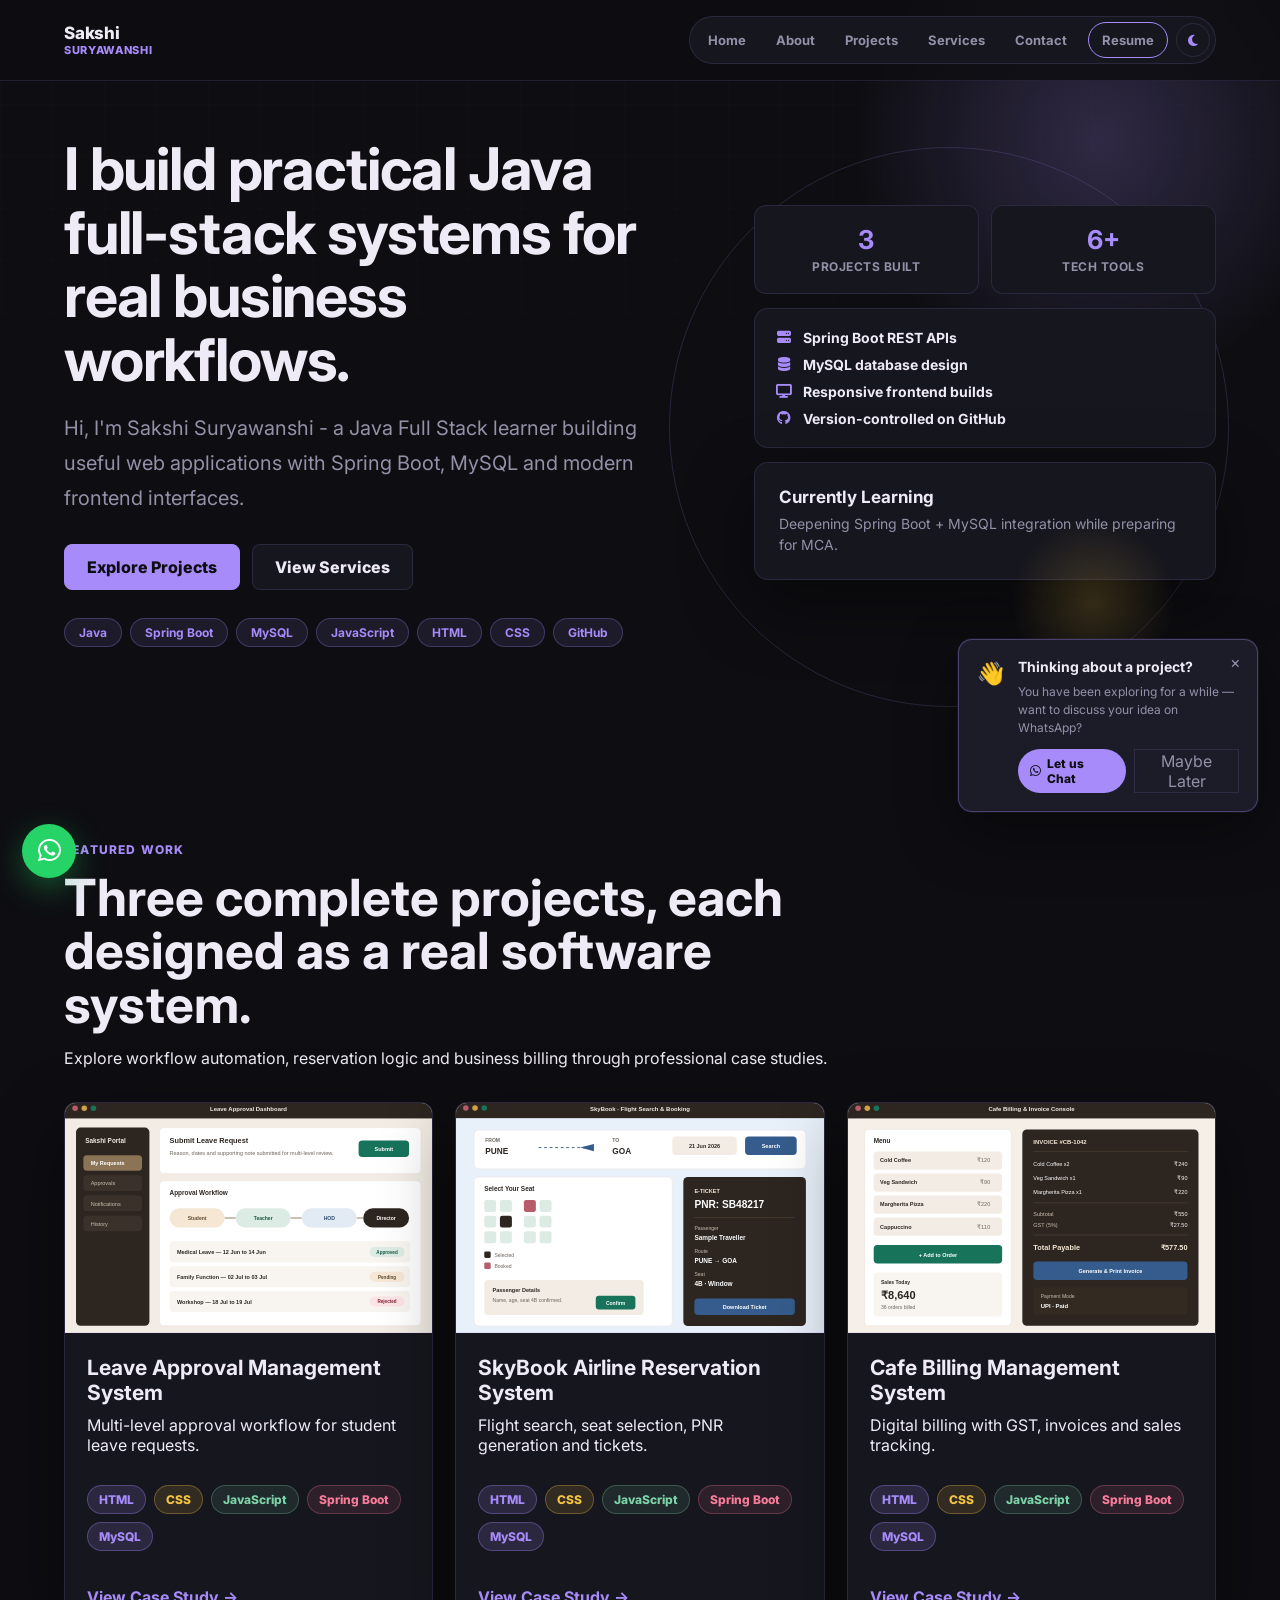
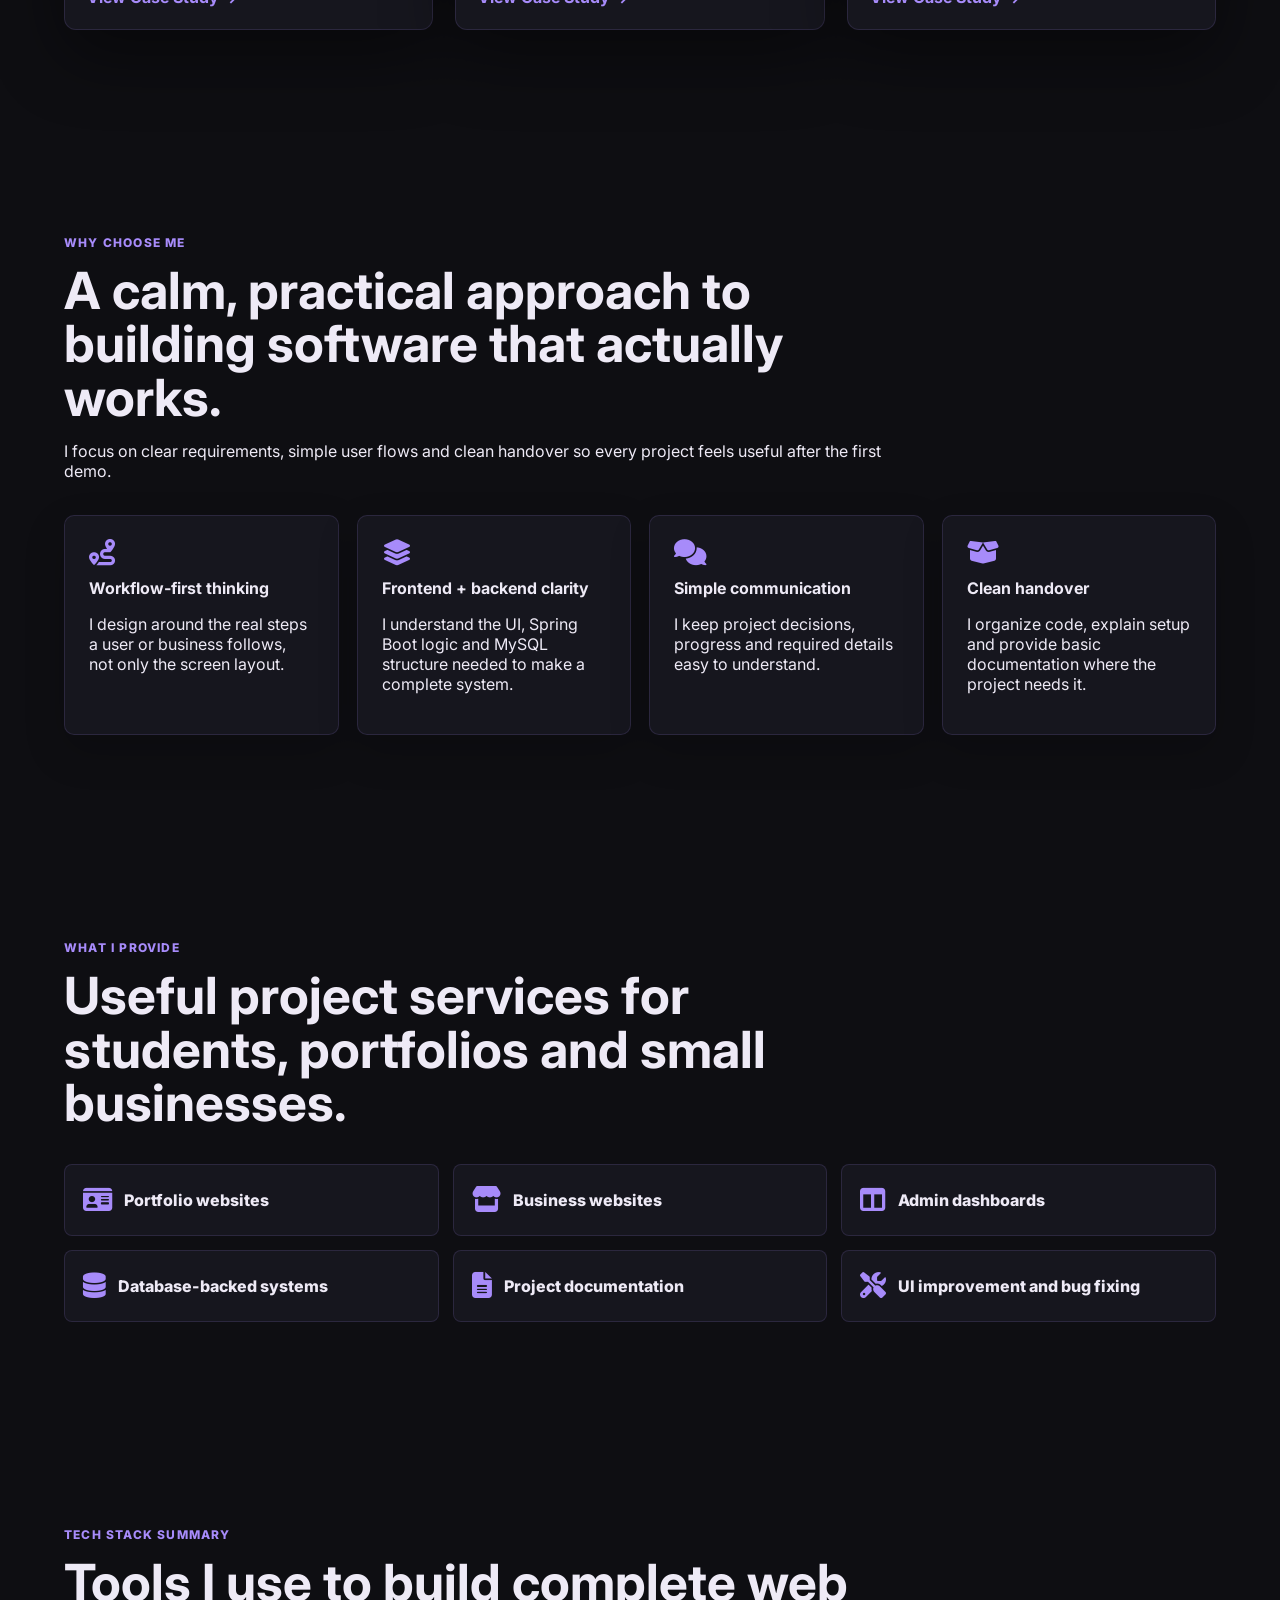
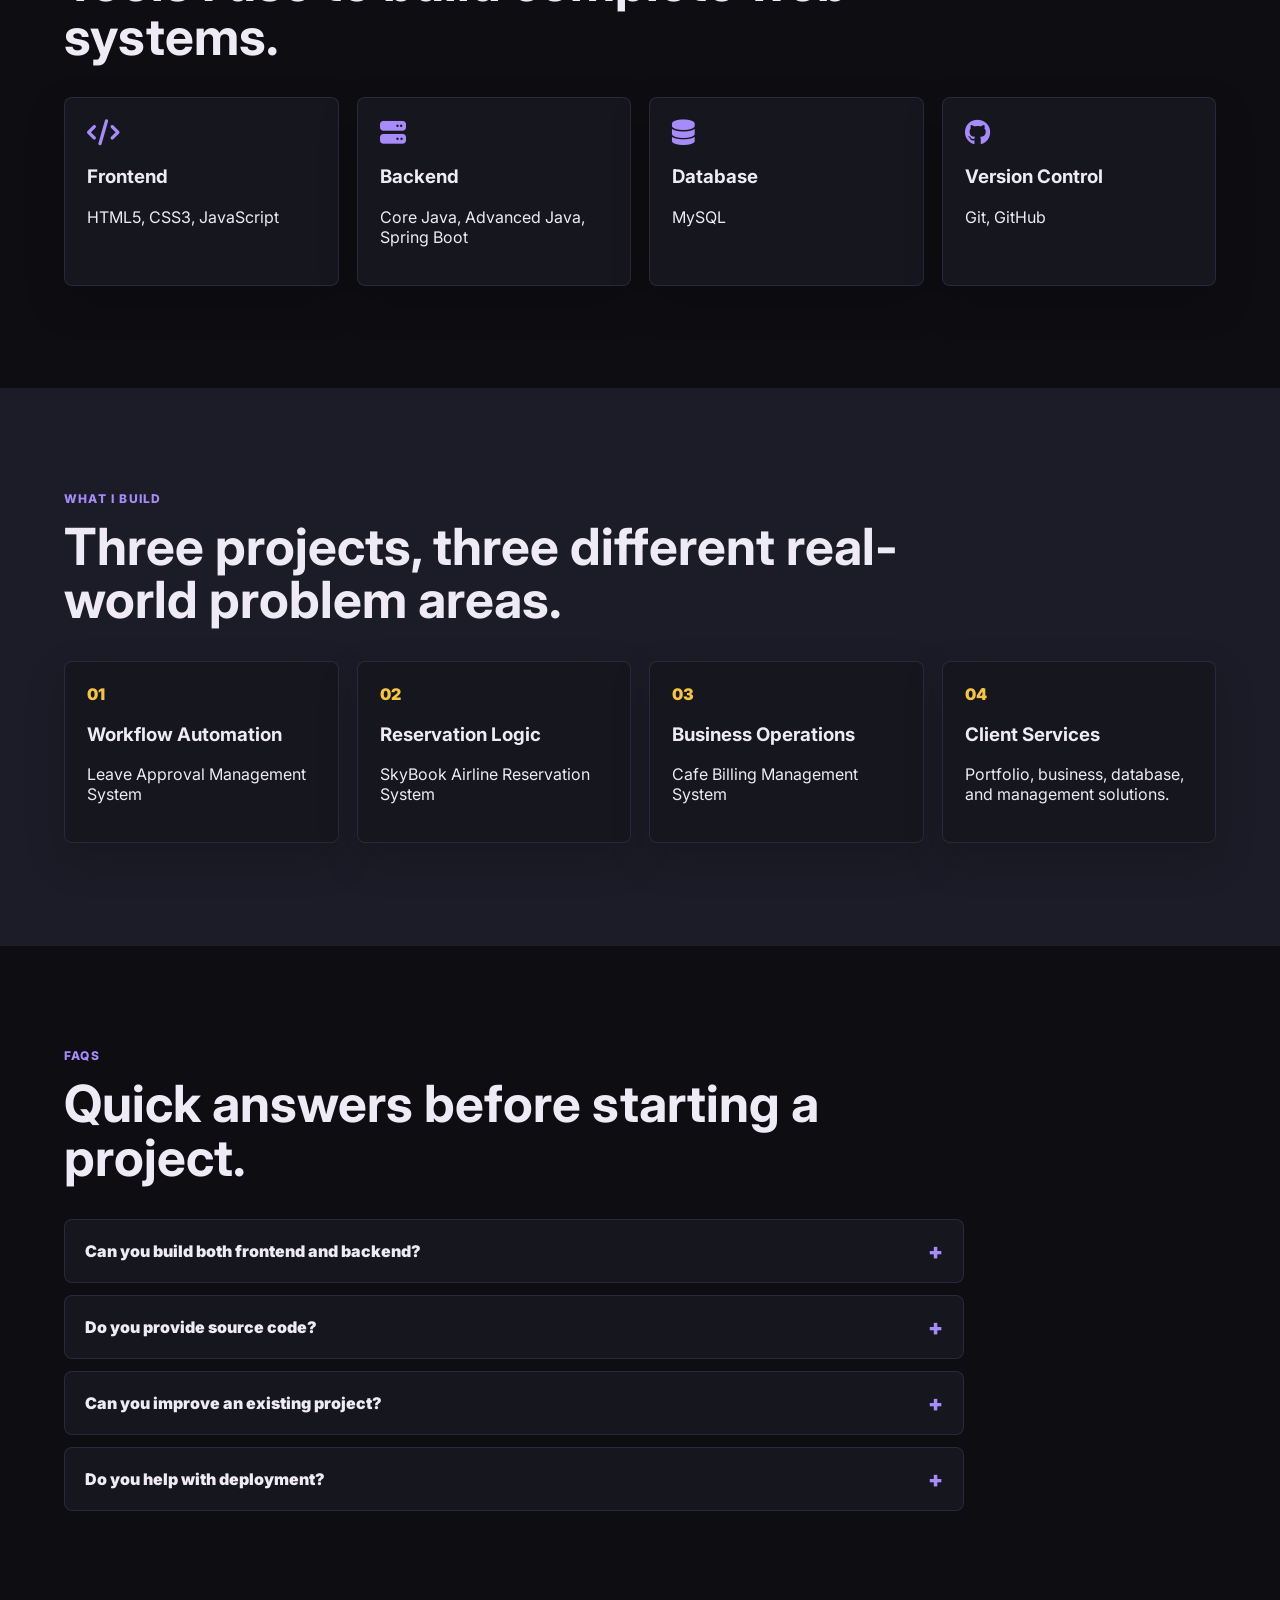
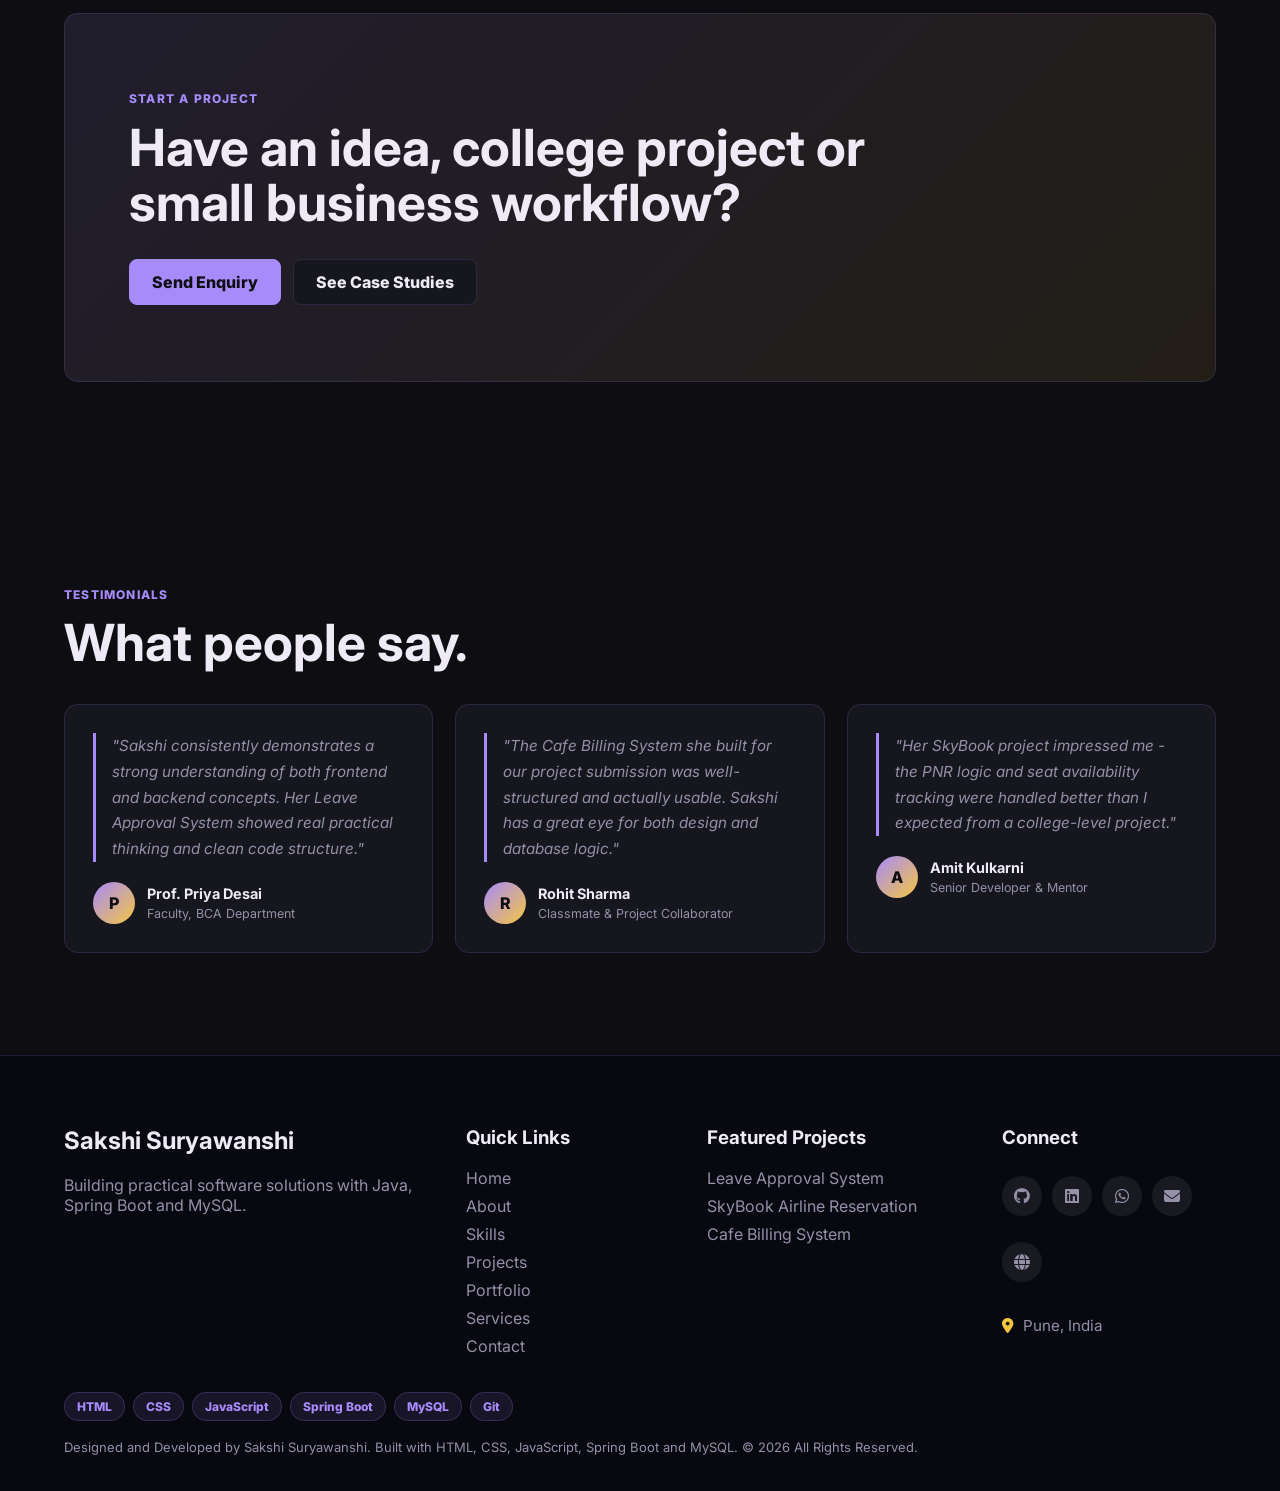
==== commit afc6e938: "added email" ====
--- a/frontend/index.html
+++ b/frontend/index.html
@@ -1,6 +1,7 @@
 <!doctype html>
 <html lang="en">
   <head>
+  <script>document.documentElement.setAttribute("data-theme",localStorage.getItem("theme")||"dark");</script>
     <meta charset="UTF-8" />
     <meta name="viewport" content="width=device-width, initial-scale=1.0" />
     <title>Sakshi Suryawanshi | Java Full Stack Portfolio</title>
@@ -60,15 +61,14 @@
     <main>
       <section class="hero" id="home">
         <div class="hero-copy reveal">
-          <p class="eyebrow"><span class="typing-text" data-typing></span></p>
           <h1>
-            Building practical web applications, management systems and business
-            solutions.
+            I build practical Java full-stack systems for real business
+            workflows.
           </h1>
           <p class="hero-text">
-            Hi, I'm Sakshi Suryawanshi — a BCA student and Java Full Stack
-            learner building real-world projects using Java, Spring Boot, MySQL
-            and modern web technologies.
+            Hi, I'm Sakshi Suryawanshi - a Java Full Stack learner building
+            useful web applications with Spring Boot, MySQL and modern frontend
+            interfaces.
           </p>
           <div class="hero-actions">
             <a class="btn primary" href="projects.html">Explore Projects</a>
@@ -157,6 +157,54 @@
         </div>
       </section>
 
+      <section class="choice-section" id="why-me">
+        <div class="section-heading reveal">
+          <p class="eyebrow">Why Choose Me</p>
+          <h2>A calm, practical approach to building software that actually works.</h2>
+          <p>
+            I focus on clear requirements, simple user flows and clean handover
+            so every project feels useful after the first demo.
+          </p>
+        </div>
+        <div class="choice-grid">
+          <article class="choice-card reveal">
+            <i class="fa-solid fa-route"></i>
+            <h3>Workflow-first thinking</h3>
+            <p>I design around the real steps a user or business follows, not only the screen layout.</p>
+          </article>
+          <article class="choice-card reveal">
+            <i class="fa-solid fa-layer-group"></i>
+            <h3>Frontend + backend clarity</h3>
+            <p>I understand the UI, Spring Boot logic and MySQL structure needed to make a complete system.</p>
+          </article>
+          <article class="choice-card reveal">
+            <i class="fa-solid fa-comments"></i>
+            <h3>Simple communication</h3>
+            <p>I keep project decisions, progress and required details easy to understand.</p>
+          </article>
+          <article class="choice-card reveal">
+            <i class="fa-solid fa-box-open"></i>
+            <h3>Clean handover</h3>
+            <p>I organize code, explain setup and provide basic documentation where the project needs it.</p>
+          </article>
+        </div>
+      </section>
+
+      <section class="provide-section" id="provide">
+        <div class="section-heading reveal">
+          <p class="eyebrow">What I Provide</p>
+          <h2>Useful project services for students, portfolios and small businesses.</h2>
+        </div>
+        <div class="provide-grid reveal">
+          <span><i class="fa-solid fa-id-card"></i> Portfolio websites</span>
+          <span><i class="fa-solid fa-store"></i> Business websites</span>
+          <span><i class="fa-solid fa-table-columns"></i> Admin dashboards</span>
+          <span><i class="fa-solid fa-database"></i> Database-backed systems</span>
+          <span><i class="fa-solid fa-file-lines"></i> Project documentation</span>
+          <span><i class="fa-solid fa-screwdriver-wrench"></i> UI improvement and bug fixing</span>
+        </div>
+      </section>
+
       <section id="skills" class="stack-section">
         <div class="section-heading reveal">
           <p class="eyebrow">Tech Stack Summary</p>
@@ -212,6 +260,40 @@
             <h3>Client Services</h3>
             <p>Portfolio, business, database, and management solutions.</p>
           </article>
+        </div>
+      </section>
+
+      <section class="faq-section" id="faq">
+        <div class="section-heading reveal">
+          <p class="eyebrow">FAQs</p>
+          <h2>Quick answers before starting a project.</h2>
+        </div>
+        <div class="faq-list reveal">
+          <details>
+            <summary>Can you build both frontend and backend?</summary>
+            <p>Yes. I can build responsive frontend pages and connect them with Java, Spring Boot and MySQL.</p>
+          </details>
+          <details>
+            <summary>Do you provide source code?</summary>
+            <p>Yes. I can provide organized source code with setup notes and project explanation.</p>
+          </details>
+          <details>
+            <summary>Can you improve an existing project?</summary>
+            <p>Yes. I can improve layout, fix form validation, polish UI and help make project pages more professional.</p>
+          </details>
+          <details>
+            <summary>Do you help with deployment?</summary>
+            <p>Yes. For static websites I can help with Netlify-style deployment, and for full-stack apps I can guide the setup requirements.</p>
+          </details>
+        </div>
+      </section>
+
+      <section class="home-cta reveal">
+        <p class="eyebrow">Start A Project</p>
+        <h2>Have an idea, college project or small business workflow?</h2>
+        <div class="hero-actions">
+          <a class="btn primary" href="contact.html">Send Enquiry</a>
+          <a class="btn ghost" href="projects.html">See Case Studies</a>
         </div>
       </section>
     </main>
@@ -252,7 +334,7 @@
         </article>
         <article class="testimonial-card reveal">
           <div class="testimonial-quote">
-            "Her SkyBook project impressed me — the PNR logic and seat
+            "Her SkyBook project impressed me - the PNR logic and seat
             availability tracking were handled better than I expected from a
             college-level project."
           </div>
@@ -347,10 +429,12 @@
         <span>HTML</span><span>CSS</span><span>JavaScript</span
         ><span>Spring Boot</span><span>MySQL</span><span>Git</span>
       </div>
-      <button class="back-top" data-back-top>↑ Top</button>
+      <button class="back-top" data-back-top aria-label="Back to top">
+        <i class="fa-solid fa-arrow-up"></i>
+      </button>
       <p class="copyright">
         Designed and Developed by Sakshi Suryawanshi. Built with HTML, CSS,
-        JavaScript, Spring Boot and MySQL. © 2026 All Rights Reserved.
+        JavaScript, Spring Boot and MySQL. &copy; 2026 All Rights Reserved.
       </p>
     </footer>
 
--- a/frontend/styles.css
+++ b/frontend/styles.css
@@ -1,781 +1,1002 @@
+/* ═══════════════════════════════════════════════════════════════
+   SAKSHI SURYAWANSHI PORTFOLIO — VIOLET + GOLD DARK THEME
+   Default: Dark. Toggle to Light stored in localStorage.
+═══════════════════════════════════════════════════════════════ */
+
+/* ── Design Tokens ─────────────────────────────────────────── */
 :root {
-  --bg: #FAF7F2;
-  --card: #FFFFFF;
-  --text: #2C2520;
-  --muted: #6B645D;
-  --accent: #8B7355;
-  --border: #E7E1D8;
-  --cream: #F2ECE4;
-  --green: #18735B;
-  --blue: #355C8C;
-  --rose: #B85C6A;
-  --shadow: 0 24px 70px rgba(44, 37, 32, 0.12);
-}
-
-* { box-sizing: border-box; }
+  /* Dark (default) */
+  --bg:          #0e0e12;
+  --card:        #16161e;
+  --card2:       #1c1c28;
+  --text:        #eeeaf6;
+  --muted:       #9390a8;
+  --accent:      #a78bfa;   /* violet */
+  --gold:        #f5c542;   /* gold   */
+  --border:      rgba(167,139,250,.14);
+  --cream:       #1e1d2a;
+  --shadow:      0 24px 70px rgba(0,0,0,.45);
+  --glow-v:      rgba(167,139,250,.22);
+  --glow-g:      rgba(245,197,66,.18);
+  /* legacy aliases kept for case study pages */
+  --green:       #7dd3a8;
+  --blue:        #a78bfa;
+  --rose:        #f87c9a;
+  --accent-warm: #f5c542;
+  color-scheme: dark;
+}
+
+/* ── Light override ─────────────────────────────────────────── */
+[data-theme="light"] {
+  --bg:          #f8f7ff;
+  --card:        #ffffff;
+  --card2:       #f1effe;
+  --text:        #1a1730;
+  --muted:       #6b6585;
+  --accent:      #7c3aed;
+  --gold:        #c98e00;
+  --border:      rgba(124,58,237,.15);
+  --cream:       #ede9fe;
+  --shadow:      0 24px 70px rgba(100,60,200,.10);
+  --glow-v:      rgba(124,58,237,.12);
+  --glow-g:      rgba(201,142,0,.12);
+  --green:       #16a34a;
+  --blue:        #7c3aed;
+  --rose:        #e11d48;
+  color-scheme: light;
+}
+
+/* ── Reset & Base ───────────────────────────────────────────── */
+*, *::before, *::after { box-sizing: border-box; }
 html { scroll-behavior: smooth; }
 body {
   margin: 0;
-  font-family: Inter, system-ui, -apple-system, BlinkMacSystemFont, "Segoe UI", sans-serif;
+  font-family: Inter, system-ui, -apple-system, "Segoe UI", sans-serif;
   color: var(--text);
   background: var(--bg);
   overflow-x: hidden;
-}
+  transition: background 350ms ease, color 350ms ease;
+}
+a { color: inherit; text-decoration: none; }
+button, input, textarea, select { font: inherit; }
+
+/* Hero ambient glow */
 body::before {
   content: "";
-  position: absolute;
-  top: 120px;
-  right: 4vw;
-  width: 400px;
-  height: 400px;
+  position: fixed;
+  top: -120px; right: -80px;
+  width: 520px; height: 520px;
   border-radius: 50%;
-  background: #8B7355;
-  filter: blur(150px);
-  opacity: .08;
+  background: radial-gradient(circle, var(--glow-v), transparent 68%);
+  pointer-events: none; z-index: 0;
+}
+body::after {
+  content: "";
+  position: fixed;
+  inset: 0; z-index: 0;
+  background-image:
+    linear-gradient(rgba(167,139,250,.028) 1px, transparent 1px),
+    linear-gradient(90deg, rgba(167,139,250,.028) 1px, transparent 1px);
+  background-size: 52px 52px;
+  mask-image: linear-gradient(to bottom, rgba(0,0,0,.7), transparent 75%);
   pointer-events: none;
 }
-a { color: inherit; text-decoration: none; }
-button, input, textarea, select { font: inherit; }
-
-.loader {
-  position: fixed; inset: 0; z-index: 50; display: grid; place-items: center; align-content: center; gap: 16px;
-  color: var(--card); background: var(--text); transition: opacity 500ms ease, visibility 500ms ease;
-}
-.loader div { width: 52px; aspect-ratio: 1; border: 3px solid rgba(255,255,255,.18); border-top-color: var(--accent); border-radius: 50%; animation: spin 900ms linear infinite; }
-.loader.hide { opacity: 0; visibility: hidden; pointer-events: none; }
-@keyframes spin { to { transform: rotate(360deg); } }
-.scroll-progress { position: fixed; top: 0; left: 0; height: 4px; width: 0; z-index: 60; background: linear-gradient(90deg, var(--accent), var(--green), var(--blue)); }
-.cursor-glow { position: fixed; width: 260px; aspect-ratio: 1; pointer-events: none; z-index: 1; border-radius: 50%; background: radial-gradient(circle, rgba(139,115,85,.18), transparent 65%); transform: translate(-50%, -50%); }
-
+body > * { position: relative; z-index: 1; }
+
+/* ── Scroll Progress ────────────────────────────────────────── */
+.scroll-progress {
+  position: fixed; top: 0; left: 0;
+  height: 3px; width: 0; z-index: 60;
+  background: linear-gradient(90deg, var(--accent), var(--gold));
+  transition: width 80ms linear;
+}
+
+/* ── Header ─────────────────────────────────────────────────── */
 .site-header {
-  position: sticky; top: 0; z-index: 20; display: flex; justify-content: space-between; align-items: center; gap: 20px;
-  padding: 18px clamp(18px, 5vw, 70px); background: rgba(250,247,242,.88); backdrop-filter: blur(18px); border-bottom: 1px solid var(--border);
-}
-.brand { font-weight: 800; }
-.brand span { display: block; color: var(--accent); font-size: 12px; }
-.nav { display: flex; gap: 6px; padding: 6px; background: var(--card); border: 1px solid var(--border); border-radius: 999px; }
-.nav a { padding: 10px 14px; color: var(--muted); border-radius: 999px; font-size: 14px; font-weight: 700; white-space: nowrap; }
+  position: sticky; top: 0; z-index: 20;
+  display: flex; justify-content: space-between; align-items: center; gap: 20px;
+  padding: 16px clamp(18px,5vw,70px);
+  background: rgba(14,14,18,.82);
+  backdrop-filter: blur(20px);
+  border-bottom: 1px solid var(--border);
+  transition: background 350ms ease;
+}
+[data-theme="light"] .site-header { background: rgba(248,247,255,.88); }
+
+.brand { font-weight: 800; font-size: 17px; letter-spacing: -.01em; }
+.brand span { display: block; color: var(--accent); font-size: 11px; letter-spacing: .06em; text-transform: uppercase; }
+
+.nav {
+  display: flex; gap: 4px; align-items: center;
+  padding: 5px; background: var(--card);
+  border: 1px solid var(--border); border-radius: 999px;
+}
+.nav a {
+  padding: 9px 13px; color: var(--muted);
+  border-radius: 999px; font-size: 13px; font-weight: 700;
+  white-space: nowrap; transition: 180ms ease;
+}
 .nav a.active, .nav a:hover { color: var(--text); background: var(--cream); }
 
+.btn-nav-resume {
+  display: inline-flex; align-items: center;
+  padding: 7px 14px;
+  border: 1.5px solid var(--accent);
+  border-radius: 999px;
+  color: var(--accent); font-size: 13px; font-weight: 700;
+  transition: 180ms ease; margin-left: 4px;
+}
+.btn-nav-resume:hover { background: var(--accent); color: #fff; }
+
+.theme-toggle {
+  background: none; border: 1.5px solid var(--border);
+  color: var(--accent); border-radius: 50%;
+  width: 34px; height: 34px; cursor: pointer;
+  display: flex; align-items: center; justify-content: center;
+  font-size: 13px; margin-left: 4px; flex-shrink: 0;
+  transition: 180ms ease;
+}
+.theme-toggle:hover { background: var(--accent); color: #fff; border-color: var(--accent); }
+
+/* ── Buttons ────────────────────────────────────────────────── */
+.btn {
+  display: inline-flex; justify-content: center; align-items: center;
+  min-height: 46px; padding: 0 22px;
+  border: 1px solid var(--border); border-radius: 8px;
+  font-weight: 800; cursor: pointer; transition: 200ms ease;
+}
+.btn.primary {
+  color: #0e0e12; background: var(--accent); border-color: var(--accent);
+}
+.btn.primary:hover {
+  transform: translateY(-2px);
+  box-shadow: 0 16px 40px var(--glow-v);
+  filter: brightness(1.08);
+}
+.btn.ghost { background: var(--card); color: var(--text); }
+.btn.ghost:hover {
+  transform: translateY(-2px);
+  box-shadow: 0 12px 32px rgba(0,0,0,.25);
+  border-color: var(--accent);
+}
+
+/* ── Eyebrow ────────────────────────────────────────────────── */
+.eyebrow {
+  margin: 0 0 14px;
+  color: var(--accent); font-size: 12px; font-weight: 800;
+  letter-spacing: .1em; text-transform: uppercase;
+}
+
+/* ── Section layout ─────────────────────────────────────────── */
+.featured-work, .stack-section, .lab-band, .project-list,
+.achievement-section, .services-grid-section, .approach-section,
+.available-section, .contact-connect, .choice-section,
+.provide-section, .faq-section, .home-cta,
+.thinking-section, .journey-video-section {
+  padding: clamp(54px,8vw,110px) clamp(18px,5vw,70px);
+}
+.section-heading { max-width: 840px; margin-bottom: 34px; }
+.section-heading h2 { margin: 0; font-size: clamp(30px,4vw,54px); line-height: 1.05; }
+
+/* ── Hero ───────────────────────────────────────────────────── */
 .hero, .page-hero {
-  min-height: auto; display: grid; grid-template-columns: minmax(0, 1fr);
-  gap: clamp(28px, 5vw, 70px); align-items: center; padding: clamp(28px, 5vw, 56px) clamp(18px, 5vw, 70px) clamp(44px, 8vw, 92px);
-}
-.hero {
-  grid-template-columns: minmax(0, 1.15fr) minmax(280px, .85fr);
-}
-.contact-premium {
-  min-height: auto; display: grid; grid-template-columns: minmax(0, 1fr) minmax(320px, .9fr);
-  gap: clamp(28px, 5vw, 70px); align-items: start; padding: clamp(28px, 5vw, 56px) clamp(18px, 5vw, 70px) clamp(44px, 8vw, 92px);
-}
-.services-hero { grid-template-columns: 1fr; }
-.hero h1, .page-hero h1, .contact-premium h1 { margin: 0; max-width: 800px; font-size: clamp(34px, 4.6vw, 60px); line-height: 1.08; letter-spacing: -.01em; }
-.hero-text, .page-hero p, .contact-copy p { max-width: 720px; color: var(--muted); font-size: clamp(17px, 2vw, 21px); line-height: 1.7; }
-.eyebrow { margin: 0 0 14px; color: var(--accent); font-size: 13px; font-weight: 800; letter-spacing: .08em; text-transform: uppercase; }
-.hero-visual { display: grid; gap: 16px; }
-.hero-visual-card { padding: 26px; background: var(--card); border: 1px solid var(--border); border-radius: 14px; box-shadow: var(--shadow); }
-.hero-visual-card h3 { margin: 0 0 6px; font-size: 18px; }
-.hero-visual-card p { margin: 0; color: var(--muted); font-size: 14px; line-height: 1.5; }
-.hero-visual-stats { display: grid; grid-template-columns: 1fr 1fr; gap: 14px; }
-.hero-visual-stats div { padding: 18px 16px; background: var(--card); border: 1px solid var(--border); border-radius: 12px; text-align: center; }
+  display: grid; grid-template-columns: minmax(0,1.15fr) minmax(280px,.85fr);
+  gap: clamp(28px,5vw,70px); align-items: center;
+  padding: clamp(28px,5vw,56px) clamp(18px,5vw,70px) clamp(44px,8vw,92px);
+  position: relative; overflow: hidden;
+}
+.page-hero { grid-template-columns: minmax(0,1fr); }
+.about-hero { grid-template-columns: minmax(0,1fr) 380px; }
+
+.hero::before {
+  content: "";
+  position: absolute; top: 10%; right: 4%;
+  width: min(44vw,560px); aspect-ratio: 1;
+  border: 1px solid rgba(167,139,250,.18);
+  border-radius: 50%;
+  animation: slowFloat 9s ease-in-out infinite;
+  pointer-events: none;
+}
+.hero::after {
+  content: "";
+  position: absolute; right: 8%; bottom: 8%;
+  width: 170px; height: 170px;
+  background: radial-gradient(circle, var(--glow-g), transparent 68%);
+  animation: softPulse 4.5s ease-in-out infinite;
+  pointer-events: none;
+}
+
+.hero h1, .page-hero h1 {
+  margin: 0; max-width: 800px;
+  font-size: clamp(34px,4.6vw,60px); line-height: 1.08; letter-spacing: -.02em;
+}
+.hero-text, .page-hero p {
+  max-width: 720px; color: var(--muted);
+  font-size: clamp(16px,1.8vw,20px); line-height: 1.75;
+}
+.hero-actions, .project-actions { display: flex; flex-wrap: wrap; gap: 12px; margin-top: 28px; }
+
+/* Hero visual panel */
+.hero-visual { display: grid; gap: 14px; }
+.hero-visual-card {
+  padding: 24px; background: var(--card);
+  border: 1px solid var(--border); border-radius: 14px; box-shadow: var(--shadow);
+}
+.hero-visual-card h3 { margin: 0 0 6px; font-size: 17px; }
+.hero-visual-card p  { margin: 0; color: var(--muted); font-size: 14px; line-height: 1.5; }
+
+.hero-visual-stats { display: grid; grid-template-columns: 1fr 1fr; gap: 12px; }
+.hero-visual-stats div {
+  padding: 18px 14px; background: var(--card);
+  border: 1px solid var(--border); border-radius: 12px; text-align: center;
+}
 .hero-visual-stats strong { display: block; font-size: 26px; color: var(--accent); }
-.hero-visual-stats span { font-size: 12px; color: var(--muted); font-weight: 700; text-transform: uppercase; letter-spacing: .04em; }
-.hero-visual-list { display: grid; gap: 10px; padding: 22px; background: var(--card); border: 1px solid var(--border); border-radius: 14px; box-shadow: var(--shadow); }
+.hero-visual-stats span  { font-size: 12px; color: var(--muted); font-weight: 700; text-transform: uppercase; letter-spacing: .04em; }
+
+.hero-visual-list {
+  display: grid; gap: 10px; padding: 20px;
+  background: var(--card); border: 1px solid var(--border); border-radius: 14px;
+}
 .hero-visual-list div { display: flex; align-items: center; gap: 10px; font-size: 14px; font-weight: 700; }
-.hero-visual-list i { color: var(--accent); width: 18px; text-align: center; }
-.hero-actions, .project-actions { display: flex; flex-wrap: wrap; gap: 12px; margin-top: 28px; }
-.btn { display: inline-flex; justify-content: center; align-items: center; min-height: 46px; padding: 0 18px; border: 1px solid var(--border); border-radius: 8px; font-weight: 800; cursor: pointer; transition: 180ms ease; }
-.btn.primary { color: var(--card); background: var(--text); border-color: var(--text); }
-.btn.ghost { background: var(--card); }
-.btn:hover { transform: translateY(-2px); box-shadow: var(--shadow); }
-
-.metric-row, .stack-grid, .lab-grid, .achievement-grid, .story-grid, .feature-grid, .behind-grid, .service-grid {
-  display: grid; gap: 18px;
-}
-.metric-row { grid-template-columns: repeat(3, minmax(0, 1fr)); margin-top: 40px; max-width: 650px; }
-.metric-row div, .stack-grid article, .lab-card, .achievement-card, .story-card, .feature-grid article, .service-card, .quick-connect, .response-card {
-  padding: 22px; background: var(--card); border: 1px solid var(--border); border-radius: 8px; box-shadow: 0 16px 40px rgba(44,37,32,.06);
-}
-.metric-row strong { display: block; font-size: 32px; }
-.metric-row span, p, li { color: var(--muted); line-height: 1.65; }
-
-.laptop-mockup { position: relative; padding: 14px 14px 28px; background: var(--text); border-radius: 20px; box-shadow: var(--shadow); }
-.screen, .device-frame, .browser-mockup { overflow: hidden; background: var(--card); border: 1px solid var(--border); border-radius: 10px; }
-.keyboard { position: absolute; left: 9%; right: 9%; bottom: 8px; height: 8px; background: #5B5048; border-radius: 99px; }
-.browser-bar { display: flex; align-items: center; gap: 7px; height: 38px; padding: 0 12px; color: var(--muted); background: var(--cream); border-bottom: 1px solid var(--border); font-size: 12px; font-weight: 700; }
-.browser-bar i { width: 10px; aspect-ratio: 1; border-radius: 50%; background: var(--rose); }
-.browser-bar i:nth-child(2) { background: #D1A14A; }
-.browser-bar i:nth-child(3) { background: var(--green); }
-.dashboard-preview, .app-ui { min-height: 380px; display: grid; grid-template-columns: 70px 1fr 1fr; gap: 14px; padding: 18px; }
-.side-rail, .app-ui aside { grid-row: span 2; border-radius: 8px; background: linear-gradient(180deg, var(--text), #51453A); }
-.chart-card, .table-preview, .mini-kpis b, .workflow-strip span, .data-grid, .form-preview b { border-radius: 8px; background: var(--cream); }
-.chart-card.tall { min-height: 180px; background: linear-gradient(135deg, #EFE1CE, #D8E8DD); }
-.approval-chain { display: grid; gap: 8px; }
-.approval-chain b { display: grid; place-items: center; min-height: 40px; border-radius: 8px; background: #F6EFE6; color: var(--text); }
-.chart-card.grid-lines, .data-grid { grid-column: span 2; min-height: 150px; background-image: linear-gradient(var(--border) 1px, transparent 1px), linear-gradient(90deg, var(--border) 1px, transparent 1px); background-size: 28px 28px; }
-.table-preview { grid-column: span 2; min-height: 90px; }
-
-.featured-work, .stack-section, .lab-band, .project-list, .achievement-section, .services-grid-section, .approach-section, .available-section, .contact-connect {
-  padding: clamp(54px, 8vw, 110px) clamp(18px, 5vw, 70px);
-}
+.hero-visual-list i    { color: var(--accent); width: 18px; text-align: center; }
+
+/* Tech badges */
+.metric-row.tech-badges {
+  display: flex; flex-wrap: wrap; gap: 8px; margin-top: 28px;
+}
+.metric-row.tech-badges span {
+  padding: 6px 14px;
+  background: rgba(167,139,250,.1);
+  border: 1px solid rgba(167,139,250,.28);
+  border-radius: 999px; font-size: 12px; font-weight: 700;
+  color: var(--accent);
+  transition: 180ms ease;
+}
+.metric-row.tech-badges span:hover {
+  transform: translateY(-3px);
+  background: rgba(167,139,250,.2);
+  box-shadow: 0 8px 20px var(--glow-v);
+}
+
+/* Typing cursor */
+[data-typing]::after {
+  content: "|";
+  animation: blink .7s step-end infinite;
+  color: var(--gold);
+}
+@keyframes blink { 50% { opacity: 0; } }
+
+/* ── Project cards ──────────────────────────────────────────── */
 .featured-project-grid {
-  display: grid;
-  grid-template-columns: repeat(3, minmax(0, 1fr));
-  gap: 22px;
+  display: grid; grid-template-columns: repeat(3,minmax(0,1fr)); gap: 22px;
 }
 .featured-project-card {
-  display: grid;
-  overflow: hidden;
-  min-height: 100%;
+  display: grid; overflow: hidden; min-height: 100%;
   background: var(--card);
-  border: 1px solid var(--border);
-  border-radius: 8px;
-  box-shadow: 0 16px 40px rgba(44,37,32,.06);
-  transition: transform 220ms ease, box-shadow 220ms ease;
+  border: 1px solid var(--border); border-radius: 12px;
+  box-shadow: var(--shadow);
+  transition: transform 240ms ease, box-shadow 240ms ease, border-color 240ms ease;
 }
 .featured-project-card:hover {
   transform: translateY(-8px);
-  box-shadow: 0 28px 80px rgba(44,37,32,.16);
+  border-color: rgba(167,139,250,.40);
+  box-shadow: 0 28px 80px rgba(0,0,0,.5), 0 0 0 1px rgba(167,139,250,.12);
 }
 .project-thumb {
-  min-height: 230px;
-  border-bottom: 1px solid var(--border);
-}
-.project-card-body {
-  display: grid;
-  align-content: start;
-  gap: 10px;
-  padding: 22px;
-}
-.project-card-body h3 {
-  margin: 0;
-  font-size: 22px;
-}
-.project-card-body p {
-  margin: 0;
-}
+  min-height: 230px; border-bottom: 1px solid var(--border);
+  transition: transform 420ms ease, filter 420ms ease;
+}
+.featured-project-card:hover .project-thumb { transform: scale(1.025); filter: saturate(1.1); }
+.project-card-body { display: grid; align-content: start; gap: 10px; padding: 22px; }
+.project-card-body h3 { margin: 0; font-size: 21px; }
+.project-card-body p  { margin: 0; }
 .project-card-body strong {
-  display: inline-flex;
-  align-items: center;
-  gap: 6px;
-  margin-top: 6px;
-  opacity: 1;
-  transform: none;
-  color: var(--accent);
-  transition: 220ms ease;
-}
-.featured-project-card:hover strong {
-  gap: 10px;
-}
-.section-heading { max-width: 840px; margin-bottom: 34px; }
-.section-heading h2, .launch-panel h3, .demo-section h2 { margin: 0; font-size: clamp(30px, 4vw, 54px); line-height: 1.05; }
-.feature-showcase, .project-cover, .demo-section { display: grid; grid-template-columns: minmax(0, 1.25fr) minmax(300px, .75fr); gap: 28px; align-items: stretch; }
-.product-shot, .launch-panel, .architecture-panel, .timeline, .demo-section, .behind-build, .contact-form, .project-cover, .service-enquiry-cta {
-  padding: clamp(22px, 4vw, 36px); background: var(--card); border: 1px solid var(--border); border-radius: 8px; box-shadow: 0 16px 40px rgba(44,37,32,.06);
-}
-.app-ui { grid-template-columns: 88px 1fr; }
-.mini-kpis, .workflow-strip { display: grid; grid-template-columns: repeat(3, 1fr); gap: 12px; margin-bottom: 14px; }
-.workflow-strip { grid-template-columns: repeat(4, 1fr); }
-.workflow-strip span { display: grid; place-items: center; min-height: 44px; color: var(--text); font-weight: 800; font-size: 12px; }
-.mini-kpis b { min-height: 74px; }
-.data-grid { min-height: 220px; }
-.status-tag { display: inline-flex; padding: 8px 10px; color: #604A2F; background: #F5E7D4; border-radius: 999px; font-size: 12px; font-weight: 800; }
-.tech-pills, .footer-badges, .available-tags { display: flex; flex-wrap: wrap; gap: 10px; margin: 24px 0; }
-.tech-pills span, .footer-badges span, .available-tags span { padding: 8px 11px; border: 1px solid var(--border); border-radius: 999px; background: var(--cream); color: var(--text); font-size: 12px; font-weight: 800; }
-.tech-pills span:nth-child(4n+1) { background: rgba(139,115,85,.14); border-color: rgba(139,115,85,.3); color: #6B5640; }
-.tech-pills span:nth-child(4n+2) { background: rgba(24,115,91,.12); border-color: rgba(24,115,91,.3); color: #155B47; }
-.tech-pills span:nth-child(4n+3) { background: rgba(53,92,140,.12); border-color: rgba(53,92,140,.3); color: #2A4A6E; }
-.tech-pills span:nth-child(4n+4) { background: rgba(184,92,106,.12); border-color: rgba(184,92,106,.3); color: #8A2032; }
-
-.stack-grid { grid-template-columns: repeat(4, minmax(0, 1fr)); }
-.stack-grid i, .service-card i { color: var(--accent); font-size: 28px; }
-.lab-grid, .achievement-grid { grid-template-columns: repeat(4, minmax(0, 1fr)); }
-.story-grid { padding: 0 clamp(18px, 5vw, 70px) clamp(54px, 8vw, 110px); grid-template-columns: repeat(3, minmax(0, 1fr)); }
-.feature-grid { grid-template-columns: repeat(3, minmax(0, 1fr)); margin: 20px 0; }
-.behind-grid { grid-template-columns: repeat(3, minmax(0, 1fr)); }
-.lab-card span, .achievement-card span, .feature-grid span { color: var(--accent); font-weight: 900; }
-.project-case { margin-bottom: 70px; }
-.case-page {
-  padding: clamp(34px, 6vw, 70px) clamp(18px, 5vw, 70px);
-  position: relative;
-}
-.sticky-back {
-  position: sticky;
-  top: 90px;
-  z-index: 15;
-  display: inline-flex;
-  align-items: center;
-  gap: 8px;
-  margin-bottom: 18px;
-  padding: 10px 16px;
-  background: var(--card);
-  border: 1px solid var(--border);
-  border-radius: 999px;
-  font-weight: 800;
-  font-size: 13px;
-  box-shadow: 0 10px 26px rgba(44,37,32,.10);
-  transition: 180ms ease;
-}
-.sticky-back:hover {
-  transform: translateX(-3px);
-  box-shadow: var(--shadow);
-}
-.case-hero {
-  display: grid;
-  grid-template-columns: minmax(0, .85fr) minmax(320px, 1fr);
-  gap: clamp(24px, 5vw, 58px);
-  align-items: start;
-  min-height: auto;
-  padding-top: 10px;
-}
-.case-hero h1 {
-  margin: 0;
-  font-size: clamp(42px, 6vw, 76px);
-  line-height: 1;
-}
-.case-hero p {
-  font-size: 18px;
-}
-.case-banner {
-  min-height: 440px;
-  border: 1px solid var(--border);
-  border-radius: 12px;
-  box-shadow: var(--shadow);
-}
-.case-section {
-  margin: 26px 0;
-  padding: clamp(22px, 4vw, 38px);
-  background: var(--card);
-  border: 1px solid var(--border);
-  border-radius: 8px;
-  box-shadow: 0 16px 40px rgba(44,37,32,.06);
-}
-.case-section h2 {
-  margin: 0 0 12px;
-  font-size: clamp(28px, 4vw, 46px);
-  line-height: 1.08;
-}
-
-.journey-video-section{
-  padding:100px 70px;
-}
-
-.video-showcase{
-  position:relative;
-  margin-top:40px;
-  border-radius:24px;
-  overflow:hidden;
-  background:var(--card);
-  border:1px solid var(--border);
-  box-shadow:var(--shadow);
-}
-
-.video-showcase iframe{
-  width:100%;
-  height:600px;
-  border:none;
-  display:block;
-}
-
-.video-badge{
-  position:absolute;
-  top:20px;
-  left:20px;
-  z-index:2;
-  padding:10px 18px;
-  border-radius:999px;
-  background:rgba(255,255,255,.95);
-  font-size:13px;
-  font-weight:700;
-  display:flex;
-  align-items:center;
-  gap:8px;
-}
-
-.video-highlights{
-  display:grid;
-  grid-template-columns:repeat(3,1fr);
-  gap:20px;
-  margin-top:30px;
-}
-
-.highlight-card{
-  padding:24px;
-  background:var(--card);
-  border:1px solid var(--border);
-  border-radius:18px;
-  text-align:center;
-  box-shadow:0 10px 30px rgba(0,0,0,.05);
-}
-
-.highlight-card i{
-  font-size:28px;
-  color:var(--accent);
-  margin-bottom:15px;
-}
-
-.highlight-card h3{
-  margin-bottom:10px;
-}
-
-@media(max-width:768px){
-
-  .journey-video-section{
-    padding:70px 20px;
-  }
-
-  .video-showcase iframe{
-    height:300px;
-  }
-
-  .video-highlights{
-    grid-template-columns:1fr;
-  }
-
-}
-.stack-columns,
-.table-grid {
-  display: grid;
-  grid-template-columns: repeat(3, minmax(0, 1fr));
-  gap: 16px;
-}
-.stack-columns article,
-.table-grid article {
-  padding: 18px;
-  background: var(--cream);
-  border: 1px solid var(--border);
-  border-radius: 8px;
-  font-weight: 800;
-}
-.vertical-architecture {
-  max-width: 780px;
-  margin-inline: auto;
-}
-.vertical-architecture button::after {
+  display: inline-flex; align-items: center; gap: 6px; margin-top: 6px;
+  color: var(--accent); transition: 220ms ease;
+}
+.featured-project-card:hover strong { gap: 10px; }
+
+/* Tech pills */
+.tech-pills, .footer-badges, .available-tags { display: flex; flex-wrap: wrap; gap: 8px; margin: 20px 0; }
+.tech-pills span, .footer-badges span, .available-tags span {
+  padding: 6px 11px; border-radius: 999px;
+  background: var(--cream); border: 1px solid var(--border);
+  color: var(--text); font-size: 12px; font-weight: 800;
+}
+.tech-pills span:nth-child(4n+1) { background: rgba(167,139,250,.15); border-color: rgba(167,139,250,.32); color: var(--accent); }
+.tech-pills span:nth-child(4n+2) { background: rgba(245,197,66,.12); border-color: rgba(245,197,66,.30); color: var(--gold); }
+.tech-pills span:nth-child(4n+3) { background: rgba(125,211,168,.10); border-color: rgba(125,211,168,.28); color: var(--green); }
+.tech-pills span:nth-child(4n+4) { background: rgba(248,124,154,.10); border-color: rgba(248,124,154,.28); color: var(--rose); }
+
+/* ── Why Choose Me ──────────────────────────────────────────── */
+.choice-grid {
+  display: grid; grid-template-columns: repeat(4,minmax(0,1fr)); gap: 18px;
+}
+.choice-card {
+  min-height: 100%; padding: 24px;
+  background: var(--card); border: 1px solid var(--border); border-radius: 10px;
+  box-shadow: 0 16px 40px rgba(0,0,0,.18);
+  transition: transform 220ms ease, border-color 220ms ease, box-shadow 220ms ease;
+}
+.choice-card:hover {
+  transform: translateY(-6px);
+  border-color: rgba(167,139,250,.42);
+  box-shadow: 0 24px 60px rgba(0,0,0,.35), 0 0 0 1px rgba(167,139,250,.10);
+}
+.choice-card i { color: var(--accent); font-size: 28px; margin-bottom: 12px; display: block; }
+.choice-card h3 { margin: 0 0 8px; font-size: 16px; }
+
+/* ── What I Provide ─────────────────────────────────────────── */
+.provide-grid {
+  display: grid; grid-template-columns: repeat(3,minmax(0,1fr)); gap: 14px;
+}
+.provide-grid span {
+  display: flex; align-items: center; gap: 12px;
+  min-height: 72px; padding: 18px;
+  background: var(--card); border: 1px solid var(--border); border-radius: 8px;
+  font-weight: 800; transition: 200ms ease;
+}
+.provide-grid span:hover {
+  transform: translateY(-4px); background: var(--cream);
+  border-color: rgba(167,139,250,.35);
+}
+.provide-grid i { color: var(--accent); }
+
+/* ── FAQ ────────────────────────────────────────────────────── */
+.faq-list { display: grid; gap: 12px; max-width: 900px; }
+.faq-list details {
+  background: var(--card); border: 1px solid var(--border);
+  border-radius: 8px; overflow: hidden; transition: border-color 200ms ease;
+}
+.faq-list details[open] { background: var(--cream); border-color: rgba(167,139,250,.40); }
+.faq-list summary {
+  display: flex; justify-content: space-between; align-items: center; gap: 18px;
+  padding: 18px 20px; color: var(--text); cursor: pointer; font-weight: 900;
+}
+.faq-list summary::after { content: "+"; color: var(--accent); font-size: 22px; }
+.faq-list details[open] summary::after { content: "−"; }
+.faq-list p { margin: 0; padding: 0 20px 20px; }
+
+/* ── Home CTA ───────────────────────────────────────────────── */
+.home-cta {
+  margin: 0 clamp(18px,5vw,70px) clamp(54px,8vw,110px);
+  padding: clamp(40px,6vw,80px) clamp(28px,5vw,70px);
+  background: linear-gradient(135deg,rgba(167,139,250,.12),rgba(245,197,66,.09));
+  border: 1px solid var(--border); border-radius: 14px;
+}
+.home-cta h2 { max-width: 760px; margin: 0; font-size: clamp(30px,4vw,52px); line-height: 1.08; }
+
+/* ── Reveal animation ───────────────────────────────────────── */
+.reveal { opacity: 0; transform: translateY(30px); transition: opacity 700ms ease, transform 700ms ease; }
+.reveal.visible { opacity: 1; transform: translateY(0); }
+
+/* ── Testimonials ───────────────────────────────────────────── */
+.testimonials-section { padding: clamp(54px,8vw,110px) clamp(18px,5vw,70px); }
+.testimonials-grid {
+  display: grid; grid-template-columns: repeat(auto-fit,minmax(280px,1fr));
+  gap: 22px; margin-top: 2rem;
+}
+.testimonial-card {
+  background: var(--card); border: 1px solid var(--border); border-radius: 14px;
+  padding: 28px; display: flex; flex-direction: column; gap: 20px;
+  transition: transform 280ms ease, box-shadow 280ms ease, border-color 280ms ease;
+}
+.testimonial-card:hover {
+  transform: translateY(-5px);
+  border-color: rgba(167,139,250,.38);
+  box-shadow: 0 20px 60px rgba(0,0,0,.3), 0 0 0 1px rgba(167,139,250,.08);
+}
+.testimonial-quote {
+  font-size: .95rem; line-height: 1.7; color: var(--muted);
+  font-style: italic; padding-left: 1rem;
+  border-left: 3px solid var(--accent);
+}
+.testimonial-author { display: flex; align-items: center; gap: 12px; }
+.author-avatar {
+  width: 42px; height: 42px; border-radius: 50%;
+  background: linear-gradient(135deg,var(--accent),var(--gold));
+  color: #0e0e12; font-weight: 800;
+  display: flex; align-items: center; justify-content: center;
+  font-size: 16px; flex-shrink: 0;
+}
+.testimonial-author strong { display: block; font-size: .9rem; }
+.testimonial-author span  { font-size: .78rem; color: var(--muted); }
+
+/* ── Portrait visual (projects page) ───────────────────────── */
+.portrait-visual { position: relative; min-height: 390px; }
+.orbit {
+  position: absolute; inset: 20px;
+  border: 2px dashed rgba(167,139,250,.45);
+  border-radius: 50%;
+  animation: spin 18s linear infinite;
+}
+.orbit::before {
   content: "";
-}
-.gallery-carousel {
-  display: grid;
-  grid-template-columns: 52px 1fr 52px;
-  gap: 12px;
-  align-items: center;
-}
-.gallery-carousel button {
-  height: 52px;
-  border: 1px solid var(--border);
-  border-radius: 8px;
-  background: var(--card);
-  color: var(--text);
-  font-size: 28px;
-  cursor: pointer;
-}
-.gallery-carousel .gallery-strip {
-  margin: 0;
-}
-.gallery-carousel .mock-screen {
-  display: none;
-}
-.gallery-carousel .mock-screen.active {
-  display: block;
-}
-.next-project-nav {
-  display: flex;
-  justify-content: space-between;
-  gap: 14px;
-  margin: 34px 0;
-}
-.project-cover { margin-bottom: 22px; }
-.project-cover h2 { margin: 14px 0; font-size: clamp(34px, 5vw, 64px); line-height: 1.02; }
-.mock-app, .mock-screen { min-height: 330px; border-radius: 8px; border: 1px solid var(--border); background-color: var(--card); overflow: hidden; }
-.mock-screen img { width: 100%; height: 100%; object-fit: cover; display: block; }
-.gallery-strip { display: grid; grid-template-columns: repeat(3, 1fr); gap: 16px; margin: 28px 0; }
-.gallery-strip .mock-screen { min-height: 260px; transition: 180ms ease; cursor: zoom-in; }
-.gallery-strip .mock-screen:hover { transform: scale(1.02); box-shadow: var(--shadow); }
-.leave-screen {
-  background: url("../assets/images/leave-approval.svg") center center / cover no-repeat, #F4E8D8;
-}
-
-.approval-theme {
-  background-image:
-    linear-gradient(90deg, var(--text) 0 16%, transparent 16%),
-    linear-gradient(135deg, #F4E8D8, #DCEBE4 45%, #fff 45%);
-}
-
-.sky-screen {
-  background: url("../assets/images/skybook.svg") center center / cover no-repeat, #E8F0FA;
-}
-
-.sky-seat {
-  background-image:
-    radial-gradient(circle at 74% 28%, #D8E8F8, transparent 22%),
-    linear-gradient(135deg, #ffffff 0 35%, #E8F0FA 35% 58%, #F5E7D4 58%);
-}
-
-
-.cafe-screen {
-  background: url("../assets/images/cafe-billing.svg") center center / cover no-repeat, #F5EFE8;
-}
-
-.cafe-invoice {
-  background-image:
-    repeating-linear-gradient(0deg, #F5EFE8 0 34px, #fff 34px 68px),
-    linear-gradient(135deg, #F2D6C4, #fff);
-}
-.login-theme { background-image: linear-gradient(135deg, var(--text) 0 42%, #fff 42%); }
-.dashboard-theme, .sky-search, .cafe-dashboard { background-image: linear-gradient(90deg, var(--text) 0 16%, transparent 16%), repeating-linear-gradient(0deg, #F1ECE5 0 50px, #fff 50px 100px); }
-.sky-ticket, .cafe-menu { background-image: repeating-linear-gradient(90deg, #EFE7DE 0 80px, #fff 80px 120px); }
-
-.split-section { display: grid; grid-template-columns: 1fr 1fr; gap: 24px; margin: 32px 0; }
-.architecture { position: relative; display: grid; grid-template-columns: repeat(4, 1fr); gap: 12px; margin: 24px 0; }
-.architecture::before { content: ""; position: absolute; left: 8%; right: 8%; top: 50%; height: 3px; background: linear-gradient(90deg, var(--accent), var(--green), var(--blue)); animation: pulseLine 1.8s ease infinite; }
-@keyframes pulseLine { 50% { opacity: .35; } }
-.architecture button { position: relative; z-index: 1; min-height: 96px; padding: 14px; border: 1px solid var(--border); border-radius: 8px; background: var(--card); box-shadow: var(--shadow); font-weight: 900; cursor: pointer; }
-.architecture button:hover { color: var(--card); background: var(--text); }
-.architecture-info { min-height: 120px; padding: 18px; background: var(--cream); border-radius: 8px; }
-.timeline ol { list-style: none; padding: 0; margin: 0; display: grid; gap: 14px; }
-.timeline li { padding-left: 22px; border-left: 3px solid var(--accent); }
-.timeline span { font-weight: 900; }
-.demo-section { margin: 28px 0; }
-.demo-section video { width: 100%; min-height: 260px; background: var(--text); border-radius: 8px; }
-
-.service-grid { grid-template-columns: repeat(3, minmax(0, 1fr)); }
-.service-card { display: grid; align-content: start; gap: 12px; }
-.service-card ul { padding-left: 18px; }
-.approach-steps { display: grid; grid-template-columns: repeat(auto-fit, minmax(140px, 1fr)); gap: 12px; }
-.approach-steps span { padding: 18px; background: var(--card); border: 1px solid var(--border); border-radius: 8px; font-weight: 900; }
-.quick-connect { margin: 0 clamp(18px, 5vw, 70px) clamp(54px, 8vw, 90px); }
-.contact-connect { margin: 0; }
-.connect-icons { display: flex; flex-wrap: wrap; gap: 14px; }
-.connect-icons a { position: relative; display: inline-flex; align-items: center; gap: 9px; min-height: 48px; padding: 0 14px; background: var(--card); border: 1px solid var(--border); border-radius: 999px; font-weight: 800; transition: 180ms ease; }
-.connect-icons i { color: var(--accent); font-size: 20px; }
-.connect-icons a:hover { transform: scale(1.04); box-shadow: var(--shadow); }
-.connect-icons a::after { content: attr(data-tooltip); position: absolute; left: 50%; bottom: calc(100% + 8px); transform: translateX(-50%); padding: 6px 9px; color: var(--card); background: var(--text); border-radius: 6px; font-size: 12px; white-space: nowrap; opacity: 0; pointer-events: none; transition: 180ms ease; }
-.connect-icons a:hover::after { opacity: 1; }
-.service-enquiry-cta { margin: 0 clamp(18px, 5vw, 70px) clamp(54px, 8vw, 110px); text-align: center; }
-
-.thinking-section { padding: clamp(54px, 8vw, 110px) clamp(18px, 5vw, 70px) 0; }
-.thinking-grid { display: grid; grid-template-columns: repeat(auto-fit, minmax(180px, 1fr)); gap: 16px; }
-.thinking-card { display: flex; align-items: center; gap: 12px; padding: 18px 20px; background: var(--card); border: 1px solid var(--border); border-radius: 8px; box-shadow: 0 16px 40px rgba(44,37,32,.06); font-weight: 800; }
-.thinking-card i { display: grid; place-items: center; width: 30px; height: 30px; border-radius: 50%; background: rgba(24,115,91,.14); color: var(--green); flex-shrink: 0; }
-.thinking-note { margin-top: 22px; font-weight: 700; }
-.cta-actions-center { justify-content: center; margin-top: 20px; }
-
-.contact-premium { align-items: start; }
-.step-flow, .trust-list { display: grid; gap: 12px; margin: 28px 0; }
-.step-flow span, .trust-list span { display: flex; align-items: center; gap: 10px; padding: 14px; background: var(--card); border: 1px solid var(--border); border-radius: 8px; font-weight: 800; }
-.trust-list span::before { content: "✓"; color: var(--green); font-weight: 900; }
-.contact-form { display: grid; gap: 16px; }
-.contact-form label { display: grid; gap: 8px; font-weight: 800; }
-.contact-form input, .contact-form textarea, .contact-form select { width: 100%; padding: 14px; border: 1px solid var(--border); border-radius: 8px; background: #FFFCF8; color: var(--text); }
-.contact-form input:focus, .contact-form textarea:focus, .contact-form select:focus { outline: 3px solid rgba(139,115,85,.16); border-color: var(--accent); }
+  position: absolute; top: -6px; left: 50%;
+  transform: translateX(-50%);
+  width: 12px; height: 12px; border-radius: 50%;
+  background: var(--gold);
+  box-shadow: 0 0 14px var(--glow-g);
+}
+.profile-panel {
+  position: absolute; inset: 86px 28px;
+  display: grid; align-content: center; gap: 12px; padding: 28px;
+  background: linear-gradient(135deg,var(--card2),var(--card));
+  border: 1px solid rgba(167,139,250,.22);
+  border-radius: 12px; box-shadow: var(--shadow);
+}
+.profile-panel span { color: var(--accent); font-weight: 800; font-size: 13px; }
+.profile-panel p   { color: var(--text); margin: 0; font-weight: 700; line-height: 1.55; }
+
+/* ── Project Finder ─────────────────────────────────────────── */
+.project-finder { padding: clamp(54px,8vw,110px) clamp(18px,5vw,70px); }
+.finder-tabs { display: flex; flex-wrap: wrap; gap: 10px; margin: 24px 0; }
+.finder-tabs button {
+  padding: 10px 22px; border-radius: 999px; font-size: 13px; font-weight: 800;
+  border: 1px solid var(--border); background: var(--card); color: var(--muted);
+  cursor: pointer; transition: 200ms ease;
+}
+.finder-tabs button.active,
+.finder-tabs button:hover {
+  background: var(--accent); color: #0e0e12; border-color: var(--accent);
+  box-shadow: 0 8px 24px var(--glow-v);
+}
+.finder-result {
+  padding: 28px; background: var(--card2);
+  border: 1px solid rgba(167,139,250,.25); border-radius: 12px;
+  box-shadow: 0 16px 50px rgba(0,0,0,.22);
+}
+.finder-result span { color: var(--accent); font-size: 12px; font-weight: 800; text-transform: uppercase; letter-spacing: .08em; }
+.finder-result h3   { margin: 8px 0; font-size: 22px; }
+.finder-result p    { color: var(--muted); margin: 0 0 12px; }
+.finder-result small { color: var(--gold); font-weight: 700; }
+
+/* ── Stack / Lab ─────────────────────────────────────────────── */
+.metric-row, .stack-grid, .lab-grid, .achievement-grid, .story-grid,
+.feature-grid, .behind-grid, .service-grid { display: grid; gap: 18px; }
+.stack-grid { grid-template-columns: repeat(4,minmax(0,1fr)); }
+.lab-grid, .achievement-grid { grid-template-columns: repeat(4,minmax(0,1fr)); }
+.story-grid { padding: 0 clamp(18px,5vw,70px) clamp(54px,8vw,110px); grid-template-columns: repeat(3,minmax(0,1fr)); }
+.feature-grid  { grid-template-columns: repeat(3,minmax(0,1fr)); margin: 20px 0; }
+.behind-grid   { grid-template-columns: repeat(3,minmax(0,1fr)); }
+
+.stack-grid article, .lab-card, .achievement-card, .story-card,
+.feature-grid article, .service-card, .quick-connect, .response-card {
+  padding: 22px; background: var(--card);
+  border: 1px solid var(--border); border-radius: 8px;
+  box-shadow: 0 16px 40px rgba(0,0,0,.18);
+}
+.stack-grid i, .service-card i, .choice-card i, .provide-grid i { color: var(--accent); font-size: 26px; }
+.lab-card span, .achievement-card span, .feature-grid span { color: var(--gold); font-weight: 900; }
+
+/* ── Lab band  ───────────────────────────────────────────────── */
+.lab-band { background: var(--card2); }
+
+/* ── Contact ─────────────────────────────────────────────────── */
+.contact-premium {
+  display: grid; grid-template-columns: minmax(0,1fr) minmax(320px,.9fr);
+  gap: clamp(28px,5vw,70px); align-items: start;
+  padding: clamp(28px,5vw,56px) clamp(18px,5vw,70px) clamp(44px,8vw,92px);
+}
+.contact-copy h1 { margin: 0; font-size: clamp(34px,4.6vw,56px); line-height: 1.08; }
+.step-flow, .trust-list { display: grid; gap: 12px; margin: 24px 0; }
+.step-flow span, .trust-list span {
+  display: flex; align-items: center; gap: 10px; padding: 14px;
+  background: var(--card); border: 1px solid var(--border); border-radius: 8px; font-weight: 800;
+}
+.trust-list span::before { content: "✓"; color: var(--gold); font-weight: 900; }
+.step-flow i { color: var(--accent); }
+
+.contact-form {
+  padding: clamp(22px,4vw,36px); background: var(--card);
+  border: 1px solid var(--border); border-radius: 12px; box-shadow: var(--shadow);
+  display: grid; gap: 16px;
+}
+.contact-form label  { display: grid; gap: 8px; font-weight: 800; }
+.contact-form input,
+.contact-form textarea,
+.contact-form select {
+  width: 100%; padding: 13px;
+  border: 1px solid var(--border); border-radius: 8px;
+  background: var(--card2); color: var(--text);
+  transition: border-color 180ms ease;
+}
+.contact-form input:focus,
+.contact-form textarea:focus,
+.contact-form select:focus {
+  outline: none;
+  border-color: var(--accent);
+  box-shadow: 0 0 0 3px var(--glow-v);
+}
 .contact-form small { min-height: 18px; color: var(--rose); font-weight: 700; }
-.contact-form fieldset { display: grid; grid-template-columns: repeat(2, minmax(0, 1fr)); gap: 10px; margin: 0; padding: 16px; border: 1px solid var(--border); border-radius: 8px; }
+.contact-form fieldset {
+  display: grid; grid-template-columns: repeat(2,minmax(0,1fr)); gap: 10px;
+  margin: 0; padding: 16px; border: 1px solid var(--border); border-radius: 8px;
+}
 .contact-form legend { padding: 0 6px; font-weight: 900; }
 .contact-form fieldset label, .terms-row { display: flex; align-items: center; gap: 8px; font-weight: 700; }
 .contact-form input[type="radio"], .contact-form input[type="checkbox"] { width: auto; }
 .form-status, .toast { padding: 16px; border-radius: 8px; font-weight: 800; }
-.form-status.success, .toast.success { color: #075b3e; background: #DFF4E8; }
-.form-status.error, .toast.error { color: #8A2032; background: #F8DEE3; }
+.form-status.success, .toast.success { color: #0d6e3c; background: rgba(125,211,168,.16); border: 1px solid rgba(125,211,168,.3); }
+.form-status.error,   .toast.error   { color: var(--rose); background: rgba(248,124,154,.10); border: 1px solid rgba(248,124,154,.25); }
 .toast { position: fixed; right: 24px; bottom: 88px; z-index: 40; box-shadow: var(--shadow); }
-.preview-lightbox { position: fixed; inset: 0; z-index: 80; display: none; place-items: center; padding: 34px; background: rgba(44,37,32,.82); }
+
+.response-card { border-left: 3px solid var(--gold); }
+.response-card h3 { margin: 0 0 8px; color: var(--gold); font-size: 16px; }
+.response-card p  { margin: 4px 0; font-size: 14px; color: var(--muted); }
+
+/* ── Quick connect ──────────────────────────────────────────── */
+.quick-connect, .contact-connect { margin: 0 clamp(18px,5vw,70px) clamp(54px,8vw,90px); }
+.connect-icons { display: flex; flex-wrap: wrap; gap: 12px; }
+.connect-icons a {
+  position: relative; display: inline-flex; align-items: center; gap: 9px;
+  min-height: 46px; padding: 0 16px;
+  background: var(--card); border: 1px solid var(--border); border-radius: 999px;
+  font-weight: 800; transition: 180ms ease;
+}
+.connect-icons i { color: var(--accent); font-size: 18px; }
+.connect-icons a:hover { transform: scale(1.05); box-shadow: 0 12px 30px var(--glow-v); border-color: var(--accent); }
+.connect-icons a::after {
+  content: attr(data-tooltip); position: absolute;
+  left: 50%; bottom: calc(100% + 8px); transform: translateX(-50%);
+  padding: 6px 9px; color: #fff; background: var(--text);
+  border-radius: 6px; font-size: 12px; white-space: nowrap;
+  opacity: 0; pointer-events: none; transition: 180ms ease;
+}
+.connect-icons a:hover::after { opacity: 1; }
+
+/* ── Services ───────────────────────────────────────────────── */
+.service-grid { grid-template-columns: repeat(3,minmax(0,1fr)); }
+.service-card  { display: grid; align-content: start; gap: 12px; }
+.service-card ul { padding-left: 18px; }
+.approach-steps { display: grid; grid-template-columns: repeat(auto-fit,minmax(140px,1fr)); gap: 12px; }
+.approach-steps span {
+  padding: 18px; background: var(--card);
+  border: 1px solid var(--border); border-radius: 8px; font-weight: 900;
+}
+.service-enquiry-cta {
+  margin: 0 clamp(18px,5vw,70px) clamp(54px,8vw,110px);
+  padding: clamp(28px,4vw,50px); background: var(--card);
+  border: 1px solid var(--border); border-radius: 12px; text-align: center;
+}
+
+/* ── About / Profile ────────────────────────────────────────── */
+.profile-photo {
+  width: 78px; height: 78px; border-radius: 50%; object-fit: cover;
+  border: 3px solid rgba(167,139,250,.35); box-shadow: 0 8px 20px rgba(0,0,0,.3);
+}
+.about-photo-space { display: flex; align-items: center; justify-content: center; min-height: 390px; }
+.about-photo { width: 100%; max-width: 340px; aspect-ratio: 1/1; border-radius: 16px; object-fit: cover; box-shadow: var(--shadow); border: 1px solid var(--border); }
+
+/* ── Case study / project pages ─────────────────────────────── */
+.case-page  { padding: clamp(34px,6vw,70px) clamp(18px,5vw,70px); position: relative; }
+.case-hero  { display: grid; grid-template-columns: minmax(0,.85fr) minmax(320px,1fr); gap: clamp(24px,5vw,58px); align-items: start; min-height: auto; padding-top: 10px; }
+.case-hero h1 { margin: 0; font-size: clamp(42px,6vw,76px); line-height: 1; }
+.case-hero p  { font-size: 18px; }
+.case-banner  { min-height: 440px; border: 1px solid var(--border); border-radius: 12px; box-shadow: var(--shadow); }
+.case-section {
+  margin: 26px 0; padding: clamp(22px,4vw,38px);
+  background: var(--card); border: 1px solid var(--border); border-radius: 8px;
+}
+.case-section h2 { margin: 0 0 12px; font-size: clamp(28px,4vw,46px); line-height: 1.08; }
+.project-case { margin-bottom: 70px; }
+
+.sticky-back {
+  position: sticky; top: 90px; z-index: 15;
+  display: inline-flex; align-items: center; gap: 8px;
+  margin-bottom: 18px; padding: 10px 16px;
+  background: var(--card); border: 1px solid var(--border); border-radius: 999px;
+  font-weight: 800; font-size: 13px; transition: 180ms ease;
+}
+.sticky-back:hover { transform: translateX(-3px); }
+
+/* Architecture diagram */
+.architecture {
+  position: relative; display: grid; grid-template-columns: repeat(4,1fr); gap: 12px; margin: 24px 0;
+}
+.architecture::before {
+  content: ""; position: absolute; left: 8%; right: 8%; top: 50%;
+  height: 3px; background: linear-gradient(90deg,var(--accent),var(--gold));
+  animation: pulseLine 1.8s ease infinite;
+}
+.architecture button {
+  position: relative; z-index: 1; min-height: 96px; padding: 14px;
+  border: 1px solid var(--border); border-radius: 8px;
+  background: var(--card); box-shadow: var(--shadow); font-weight: 900; cursor: pointer;
+  color: var(--text); transition: 180ms ease;
+}
+.architecture button:hover { background: var(--accent); color: #0e0e12; border-color: var(--accent); }
+.architecture-info { min-height: 120px; padding: 18px; background: var(--cream); border-radius: 8px; }
+
+.timeline ol { list-style: none; padding: 0; margin: 0; display: grid; gap: 14px; }
+.timeline li  { padding-left: 22px; border-left: 3px solid var(--accent); }
+.timeline span { font-weight: 900; }
+.timeline-section { padding: 5rem 2rem; max-width: 800px; margin: 0 auto; }
+.timeline { position: relative; margin-top: 2.5rem; padding-left: 2rem; }
+.timeline::before {
+  content: ""; position: absolute; left: .45rem; top: 0; bottom: 0;
+  width: 2px; background: linear-gradient(to bottom,var(--accent),transparent);
+}
+.timeline-item { position: relative; padding: 0 0 2.5rem 2rem; display: flex; flex-direction: column; }
+.timeline-dot {
+  position: absolute; left: -1.6rem; top: .3rem;
+  width: .9rem; height: .9rem; border-radius: 50%;
+  background: var(--accent); border: 2px solid var(--bg);
+  box-shadow: 0 0 0 3px var(--glow-v);
+}
+.timeline-dot.active-step { background: #fff; box-shadow: 0 0 0 4px rgba(167,139,250,.5),0 0 14px var(--glow-v); }
+.timeline-year { font-size: .75rem; font-weight: 700; text-transform: uppercase; letter-spacing: .08em; color: var(--accent); margin-bottom: .3rem; display: block; }
+.timeline-content h3 { font-size: 1.1rem; margin: .2rem 0 .4rem; }
+.timeline-content p  { font-size: .9rem; color: var(--muted); line-height: 1.6; margin: 0; }
+
+/* Gallery / mockup */
+.mock-app, .mock-screen { min-height: 330px; border-radius: 8px; border: 1px solid var(--border); background-color: var(--card); overflow: hidden; }
+.mock-screen img { width: 100%; height: 100%; object-fit: cover; display: block; }
+.gallery-strip { display: grid; grid-template-columns: repeat(3,1fr); gap: 16px; margin: 28px 0; }
+.gallery-strip .mock-screen { min-height: 260px; transition: 180ms ease; cursor: zoom-in; }
+.gallery-strip .mock-screen:hover { transform: scale(1.02); box-shadow: var(--shadow); }
+.gallery-carousel { display: grid; grid-template-columns: 52px 1fr 52px; gap: 12px; align-items: center; }
+.gallery-carousel button { height: 52px; border: 1px solid var(--border); border-radius: 8px; background: var(--card); color: var(--text); font-size: 28px; cursor: pointer; }
+.gallery-carousel .gallery-strip { margin: 0; }
+.gallery-carousel .mock-screen { display: none; }
+.gallery-carousel .mock-screen.active { display: block; }
+
+/* Project thumb backgrounds */
+.leave-screen { background: url("../assets/images/leave-approval.svg") center/cover no-repeat, linear-gradient(135deg,#1e1d2a,#16161e); }
+.sky-screen   { background: url("../assets/images/skybook.svg")       center/cover no-repeat, linear-gradient(135deg,#1a1d2a,#16161e); }
+.cafe-screen  { background: url("../assets/images/cafe-billing.svg")   center/cover no-repeat, linear-gradient(135deg,#1d1a2a,#16161e); }
+.approval-theme { background-image: linear-gradient(90deg,var(--card) 0 16%,transparent 16%),linear-gradient(135deg,#1e1d2a,#1a2420 45%,#16161e 45%); }
+.sky-seat     { background-image: radial-gradient(circle at 74% 28%,rgba(167,139,250,.15),transparent 22%),linear-gradient(135deg,#16161e 0 35%,#1a1d2a 35% 58%,#1d1a2a 58%); }
+.cafe-invoice { background-image: repeating-linear-gradient(0deg,#1d1a2a 0 34px,#16161e 34px 68px),linear-gradient(135deg,#1c1828,#16161e); }
+.login-theme  { background-image: linear-gradient(135deg,var(--card) 0 42%,var(--bg) 42%); }
+.dashboard-theme, .sky-search, .cafe-dashboard { background-image: linear-gradient(90deg,var(--card) 0 16%,transparent 16%),repeating-linear-gradient(0deg,#1e1d2a 0 50px,#16161e 50px 100px); }
+.sky-ticket, .cafe-menu { background-image: repeating-linear-gradient(90deg,#1e1d2a 0 80px,#16161e 80px 120px); }
+
+/* Case study feature showcase etc */
+.feature-showcase, .project-cover, .demo-section { display: grid; grid-template-columns: minmax(0,1.25fr) minmax(300px,.75fr); gap: 28px; align-items: stretch; }
+.product-shot, .launch-panel, .architecture-panel, .demo-section, .behind-build, .project-cover {
+  padding: clamp(22px,4vw,36px); background: var(--card); border: 1px solid var(--border); border-radius: 8px;
+}
+.split-section { display: grid; grid-template-columns: 1fr 1fr; gap: 24px; margin: 32px 0; }
+.demo-section  { margin: 28px 0; }
+.demo-section video { width: 100%; min-height: 260px; background: var(--text); border-radius: 8px; }
+.project-cover  { margin-bottom: 22px; }
+.project-cover h2 { margin: 14px 0; font-size: clamp(34px,5vw,64px); line-height: 1.02; }
+.next-project-nav { display: flex; justify-content: space-between; gap: 14px; margin: 34px 0; }
+.stack-columns, .table-grid { display: grid; grid-template-columns: repeat(3,minmax(0,1fr)); gap: 16px; }
+.stack-columns article, .table-grid article { padding: 18px; background: var(--cream); border: 1px solid var(--border); border-radius: 8px; font-weight: 800; }
+.vertical-architecture { max-width: 780px; margin-inline: auto; }
+.vertical-architecture button::after { content: ""; }
+.status-tag { display: inline-flex; padding: 8px 10px; color: var(--gold); background: rgba(245,197,66,.12); border-radius: 999px; font-size: 12px; font-weight: 800; }
+
+/* Dashboard mockup internals */
+.laptop-mockup { position: relative; padding: 14px 14px 28px; background: var(--text); border-radius: 20px; box-shadow: var(--shadow); }
+.screen, .device-frame, .browser-mockup { overflow: hidden; background: var(--card); border: 1px solid var(--border); border-radius: 10px; }
+.keyboard { position: absolute; left: 9%; right: 9%; bottom: 8px; height: 8px; background: #2a2435; border-radius: 99px; }
+.browser-bar { display: flex; align-items: center; gap: 7px; height: 38px; padding: 0 12px; color: var(--muted); background: var(--cream); border-bottom: 1px solid var(--border); font-size: 12px; font-weight: 700; }
+.browser-bar i { width: 10px; aspect-ratio: 1; border-radius: 50%; background: var(--rose); }
+.browser-bar i:nth-child(2) { background: var(--gold); }
+.browser-bar i:nth-child(3) { background: var(--green); }
+.dashboard-preview, .app-ui { min-height: 380px; display: grid; grid-template-columns: 70px 1fr 1fr; gap: 14px; padding: 18px; }
+.app-ui { grid-template-columns: 88px 1fr; }
+.side-rail, .app-ui aside { grid-row: span 2; border-radius: 8px; background: linear-gradient(180deg,var(--accent),rgba(167,139,250,.4)); }
+.chart-card, .table-preview, .mini-kpis b, .workflow-strip span, .data-grid, .form-preview b { border-radius: 8px; background: var(--cream); }
+.chart-card.tall { min-height: 180px; background: linear-gradient(135deg,rgba(167,139,250,.15),rgba(245,197,66,.12)); }
+.approval-chain { display: grid; gap: 8px; }
+.approval-chain b { display: grid; place-items: center; min-height: 40px; border-radius: 8px; background: var(--cream); color: var(--text); }
+.chart-card.grid-lines, .data-grid { grid-column: span 2; min-height: 150px; background-image: linear-gradient(var(--border) 1px,transparent 1px),linear-gradient(90deg,var(--border) 1px,transparent 1px); background-size: 28px 28px; }
+.table-preview { grid-column: span 2; min-height: 90px; }
+.mini-kpis, .workflow-strip { display: grid; grid-template-columns: repeat(3,1fr); gap: 12px; margin-bottom: 14px; }
+.workflow-strip { grid-template-columns: repeat(4,1fr); }
+.workflow-strip span { display: grid; place-items: center; min-height: 44px; color: var(--text); font-weight: 800; font-size: 12px; }
+.mini-kpis b { min-height: 74px; }
+.data-grid { min-height: 220px; }
+
+/* Preview lightbox */
+.preview-lightbox { position: fixed; inset: 0; z-index: 80; display: none; place-items: center; padding: 34px; background: rgba(0,0,0,.75); }
 .preview-lightbox.open { display: grid; }
-.preview-lightbox button { position: absolute; top: 18px; right: 18px; width: 44px; height: 44px; color: var(--card); background: rgba(255,255,255,.12); border: 1px solid rgba(255,255,255,.25); border-radius: 50%; font-size: 26px; cursor: pointer; }
-.preview-lightbox .mock-screen { width: min(980px, 92vw); min-height: min(70vh, 620px); box-shadow: var(--shadow); }
-
-.about-hero { grid-template-columns: minmax(0, 1fr) 380px; }
-.portrait-visual { position: relative; min-height: 390px; }
-.orbit { position: absolute; inset: 20px; border: 2px dashed #796d5d; border-radius: 50%; animation: spin 18s linear infinite; }
-.profile-panel { position: absolute; inset: 86px 28px; display: grid; align-content: center; gap: 10px; padding: 28px; color: var(--card); background: linear-gradient(135deg, var(--text), #5D4D3F); border-radius: 8px; box-shadow: var(--shadow); }
-.profile-panel span { color: #352a1a; font-weight: 800; }
-.profile-panel p { color: #211f1d; }
-.profile-photo { width: 78px; height: 78px; border-radius: 50%; object-fit: cover; border: 3px solid rgba(255,255,255,.25); box-shadow: 0 8px 20px rgba(0,0,0,.25); }
-.about-photo-space { display: flex; align-items: center; justify-content: center; min-height: 390px; }
-.about-photo { width: 100%; max-width: 340px; aspect-ratio: 1 / 1; border-radius: 16px; object-fit: cover; box-shadow: var(--shadow); border: 1px solid var(--border); }
-
-.whatsapp-float { position: fixed; right: 22px; bottom: 22px; z-index: 45; display: grid; place-items: center; width: 56px; aspect-ratio: 1; color: white; background: #25D366; border-radius: 50%; box-shadow: var(--shadow); font-size: 28px; }
-.premium-footer { padding: clamp(38px, 6vw, 70px) clamp(18px, 5vw, 70px) 28px; color: var(--card); background: var(--text); }
+.preview-lightbox button { position: absolute; top: 18px; right: 18px; width: 44px; height: 44px; color: #fff; background: rgba(255,255,255,.12); border: 1px solid rgba(255,255,255,.25); border-radius: 50%; font-size: 26px; cursor: pointer; }
+.preview-lightbox .mock-screen { width: min(980px,92vw); min-height: min(70vh,620px); box-shadow: var(--shadow); }
+
+/* Thinking section */
+.thinking-grid { display: grid; grid-template-columns: repeat(auto-fit,minmax(180px,1fr)); gap: 16px; }
+.thinking-card { display: flex; align-items: center; gap: 12px; padding: 18px 20px; background: var(--card); border: 1px solid var(--border); border-radius: 8px; font-weight: 800; }
+.thinking-card i { display: grid; place-items: center; width: 30px; height: 30px; border-radius: 50%; background: rgba(167,139,250,.15); color: var(--accent); flex-shrink: 0; }
+.thinking-note { margin-top: 22px; font-weight: 700; }
+.cta-actions-center { justify-content: center; margin-top: 20px; }
+
+/* Video showcase */
+.video-showcase { position: relative; margin-top: 40px; border-radius: 24px; overflow: hidden; background: var(--card); border: 1px solid var(--border); box-shadow: var(--shadow); }
+.video-showcase iframe { width: 100%; height: 600px; border: none; display: block; }
+.video-badge { position: absolute; top: 20px; left: 20px; z-index: 2; padding: 10px 18px; border-radius: 999px; background: rgba(14,14,18,.9); border: 1px solid var(--border); font-size: 13px; font-weight: 700; display: flex; align-items: center; gap: 8px; color: var(--text); }
+.video-highlights { display: grid; grid-template-columns: repeat(3,1fr); gap: 20px; margin-top: 30px; }
+.highlight-card { padding: 24px; background: var(--card); border: 1px solid var(--border); border-radius: 14px; text-align: center; }
+.highlight-card i { font-size: 28px; color: var(--accent); margin-bottom: 14px; }
+.highlight-card h3 { margin-bottom: 10px; }
+
+/* ── WhatsApp float ─────────────────────────────────────────── */
+.whatsapp-float {
+  position: fixed; left: 22px; bottom: 22px; z-index: 45;
+  display: grid; place-items: center; width: 54px; aspect-ratio: 1;
+  color: white; background: #25D366; border-radius: 50%;
+  box-shadow: 0 10px 30px rgba(37,211,102,.35); font-size: 26px;
+  transition: transform 200ms ease;
+}
+.whatsapp-float:hover { transform: translateY(-3px); }
+
+/* ── Back to top ────────────────────────────────────────────── */
+.back-top {
+  position: fixed; right: 22px; bottom: 22px; z-index: 48;
+  display: grid; place-items: center;
+  width: 46px; height: 46px; padding: 0; margin: 0;
+  background: var(--accent); color: #0e0e12;
+  border: none; border-radius: 50%; cursor: pointer;
+  box-shadow: 0 12px 36px var(--glow-v);
+  opacity: 0; pointer-events: none;
+  transition: opacity 300ms ease, transform 300ms ease;
+  transform: translateY(8px);
+}
+.back-top.visible { opacity: 1; pointer-events: auto; transform: translateY(0); }
+.back-top:hover { transform: translateY(-3px) !important; filter: brightness(1.1); }
+
+/* ── Footer ─────────────────────────────────────────────────── */
+.premium-footer {
+  padding: clamp(38px,6vw,70px) clamp(18px,5vw,70px) 28px;
+  background: #080810; color: var(--text);
+  border-top: 1px solid var(--border);
+}
 .footer-grid { display: grid; grid-template-columns: 1.4fr .8fr 1fr .8fr; gap: 28px; }
-.premium-footer h2, .premium-footer h3 { margin-top: 0; color: var(--card); }
-.premium-footer p, .premium-footer a { display: block; color: #E9DED2; margin: 8px 0; }
-.status-dot { padding: 10px 12px; background: rgba(255,255,255,.08); border-radius: 8px; }
+.premium-footer h2, .premium-footer h3 { margin-top: 0; color: var(--text); }
+.premium-footer p, .premium-footer a { display: block; color: var(--muted); margin: 8px 0; transition: color 180ms ease; }
+.premium-footer a:hover { color: var(--accent); }
 .footer-icons { display: flex; gap: 10px; flex-wrap: wrap; }
-.footer-icons a { display: grid; place-items: center; width: 40px; aspect-ratio: 1; background: rgba(255,255,255,.09); border-radius: 50%; }
-.footer-location{
-  margin-top:18px;
-}
-
-.footer-location a{
-  display:inline-flex;
-  align-items:center;
-  gap:10px;
-  text-decoration:none;
-  color:white;
-  font-size:.95rem;
-  transition:.3s ease;
-}
-
-.footer-location a:hover{
-  color:var(--accent);
-  transform:translateX(4px);
-}
-
-.footer-location i{
-  color:#d97706;
-}
-.back-top { margin-top: 18px; padding: 10px 14px; border: 1px solid rgba(255,255,255,.24); color: var(--card); background: transparent; border-radius: 8px; cursor: pointer; }
-
-.copyright { margin-top: 20px; font-size: 13px; }
-
-.reveal { opacity: 0; transform: translateY(28px); transition: opacity 700ms ease, transform 700ms ease; }
-.reveal.visible { opacity: 1; transform: translateY(0); }
-
+.footer-icons a { display: grid; place-items: center; width: 40px; aspect-ratio: 1; background: rgba(255,255,255,.07); border-radius: 50%; transition: 180ms ease; }
+.footer-icons a:hover { background: var(--accent); color: #0e0e12; }
+.footer-location { margin-top: 18px; }
+.footer-location a { display: inline-flex; align-items: center; gap: 10px; color: var(--muted); font-size: .95rem; transition: .3s ease; }
+.footer-location a:hover { color: var(--accent); transform: translateX(4px); }
+.footer-location i { color: var(--gold); }
+.footer-badges { display: flex; flex-wrap: wrap; gap: 8px; margin: 28px 0 18px; }
+.footer-badges span { padding: 6px 12px; border-radius: 999px; background: rgba(167,139,250,.1); border: 1px solid rgba(167,139,250,.2); color: var(--accent); font-size: 12px; font-weight: 800; }
+.copyright { margin-top: 20px; font-size: 13px; color: var(--muted); }
+.status-dot { padding: 10px 12px; background: rgba(255,255,255,.06); border-radius: 8px; }
+
+/* ── Scroll progress bar ────────────────────────────────────── */
+.scroll-progress { position: fixed; top: 0; left: 0; height: 3px; width: 0; z-index: 60; background: linear-gradient(90deg,var(--accent),var(--gold)); }
+
+/* ── Cursor glow ────────────────────────────────────────────── */
+.cursor-glow { position: fixed; width: 260px; aspect-ratio: 1; pointer-events: none; z-index: 1; border-radius: 50%; background: radial-gradient(circle,rgba(167,139,250,.1),transparent 65%); transform: translate(-50%,-50%); }
+
+/* ── Animations ─────────────────────────────────────────────── */
+@keyframes spin      { to { transform: rotate(360deg); } }
+@keyframes slowFloat { 50% { transform: translate3d(-16px,12px,0) scale(1.03); } }
+@keyframes softPulse { 50% { opacity: .45; transform: scale(1.08); } }
+@keyframes pulseLine { 50% { opacity: .35; } }
+@keyframes fadeUp    { from { opacity:0; transform:translateY(20px); } to { opacity:1; transform:translateY(0); } }
+
+/* ── Available / loader ─────────────────────────────────────── */
+.loader { position: fixed; inset: 0; z-index: 50; display: grid; place-items: center; align-content: center; gap: 16px; color: var(--text); background: var(--bg); transition: opacity 500ms ease, visibility 500ms ease; }
+.loader div { width: 52px; aspect-ratio: 1; border: 3px solid rgba(167,139,250,.18); border-top-color: var(--accent); border-radius: 50%; animation: spin 900ms linear infinite; }
+.loader.hide { opacity: 0; visibility: hidden; pointer-events: none; }
+
+/* ── Responsive ─────────────────────────────────────────────── */
 @media (max-width: 1020px) {
-  .hero, .page-hero, .contact-premium, .feature-showcase, .project-cover, .split-section, .demo-section, .about-hero { grid-template-columns: 1fr; }
-  .stack-grid, .lab-grid, .achievement-grid, .service-grid, .footer-grid, .approach-steps, .featured-project-grid, .case-hero { grid-template-columns: repeat(2, minmax(0, 1fr)); }
+  .hero, .page-hero, .contact-premium, .feature-showcase,
+  .project-cover, .split-section, .demo-section, .about-hero { grid-template-columns: 1fr; }
+  .stack-grid, .lab-grid, .achievement-grid, .service-grid,
+  .footer-grid, .featured-project-grid, .case-hero { grid-template-columns: repeat(2,minmax(0,1fr)); }
   .story-grid, .feature-grid, .behind-grid, .gallery-strip { grid-template-columns: 1fr; }
+  .choice-grid, .provide-grid { grid-template-columns: repeat(2,minmax(0,1fr)); }
+  .video-highlights { grid-template-columns: 1fr; }
 }
 @media (max-width: 700px) {
   .site-header, .premium-footer { align-items: flex-start; flex-direction: column; }
   .nav { width: 100%; overflow-x: auto; border-radius: 8px; }
-  .hero h1, .page-hero h1, .contact-premium h1 { font-size: 42px; }
-  .metric-row, .stack-grid, .lab-grid, .achievement-grid, .service-grid, .footer-grid, .approach-steps, .architecture, .contact-form fieldset, .featured-project-grid, .case-hero, .stack-columns, .table-grid, .gallery-carousel { grid-template-columns: 1fr; }
+  .hero h1, .page-hero h1 { font-size: 36px; }
+  .metric-row, .stack-grid, .lab-grid, .achievement-grid, .service-grid,
+  .footer-grid, .architecture, .contact-form fieldset,
+  .featured-project-grid, .case-hero, .stack-columns, .table-grid,
+  .gallery-carousel, .choice-grid, .provide-grid { grid-template-columns: 1fr; }
   .case-banner { min-height: 300px; }
   .next-project-nav { flex-direction: column; }
   .architecture::before { top: 0; bottom: 0; left: 50%; width: 3px; height: auto; }
   .cursor-glow { display: none; }
-}
-
-/* Resume Nav Button */
-.btn-nav-resume {
-  display: inline-block;
-  padding: 0.4rem 1rem;
-  border: 1.5px solid var(--accent, #6c63ff);
-  border-radius: 6px;
-  color: var(--accent, #6c63ff);
-  font-size: 0.85rem;
-  font-weight: 600;
-  text-decoration: none;
-  transition: background 0.2s, color 0.2s;
-  margin-left: 0.5rem;
-}
-.btn-nav-resume:hover {
-  background: var(--accent, #6c63ff);
-  color: #fff;
-}
-
-/* Tech Badges (replaces metric-row) */
-.metric-row.tech-badges {
-  display: flex;
-  flex-wrap: wrap;
-  gap: 0.5rem;
-  margin-top: 1.5rem;
-}
-.metric-row.tech-badges span {
-  padding: 0.3rem 0.85rem;
-  background: rgba(108,99,255,0.1);
-  border: 1px solid rgba(108,99,255,0.3);
-  border-radius: 20px;
-  font-size: 0.8rem;
-  font-weight: 600;
-  color: var(--accent, #6c63ff);
-}
-
-/* ↑ Top button */
-.back-top {
-  min-width: 3rem;
-  min-height: 3rem;
-  border-radius: 50%;
-  font-size: 1.1rem;
-}
-
-/* ── Typing Animation ─────────────────────────────────────── */
-[data-typing]::after {
-  content: "|";
-  animation: blink 0.7s step-end infinite;
-  color: var(--accent, #6c63ff);
-}
-@keyframes blink { 50% { opacity: 0; } }
-
-/* ── Dark / Light Mode ───────────────────────────────────── */
-:root { color-scheme: dark; }
-
-[data-theme="dark"] {
-  --bg: #15110D;
-  --card: #211B15;
-  --text: #F3EEE6;
-  --muted: #B7AFA3;
-  --border: #3A2F25;
-  --cream: #271F17;
-  --card-bg: #211B15;
-  --text2: #B7AFA3;
-  color-scheme: dark;
-}
-[data-theme="dark"] .site-header { background: rgba(21,17,13,.88); }
-[data-theme="dark"] .nav { background: var(--card); }
-[data-theme="dark"] .nav a.active, [data-theme="dark"] .nav a:hover { background: var(--cream); }
-[data-theme="dark"] .premium-footer { background: #0D0B08; }
-[data-theme="dark"] .premium-footer h2, [data-theme="dark"] .premium-footer h3 { color: #F3EEE6; }
-[data-theme="dark"] .contact-form input,
-[data-theme="dark"] .contact-form textarea,
-[data-theme="dark"] .contact-form select { background: #1B1611; color: var(--text); }
-[data-theme="dark"] .timeline-dot { border-color: var(--bg); }
-
-[data-theme="light"] {
-  --bg: #FAF7F2;
-  --bg2: #ffffff;
-  --card: #ffffff;
-  --text: #2C2520;
-  --text2: #6B645D;
-  --muted: #6B645D;
-  --border: #E7E1D8;
-  --cream: #F2ECE4;
-  --card-bg: #ffffff;
-  --accent: #8B7355;
-  color-scheme: light;
-}
-[data-theme="light"] .site-header { background: rgba(250,247,242,0.92); }
-[data-theme="light"] .story-card,
-[data-theme="light"] .achievement-card,
-[data-theme="light"] .service-card,
-[data-theme="light"] .featured-project-card,
-[data-theme="light"] .lab-card,
-[data-theme="light"] .testimonial-card { background: var(--card); border-color: var(--border); }
-[data-theme="light"] .premium-footer { background: #2C2520; }
-
-.theme-toggle {
-  background: none;
-  border: 1.5px solid var(--accent, #6c63ff);
-  color: var(--accent, #6c63ff);
-  border-radius: 50%;
-  width: 2.1rem;
-  height: 2.1rem;
-  cursor: pointer;
-  display: flex;
-  align-items: center;
-  justify-content: center;
-  font-size: 0.85rem;
-  margin-left: 0.4rem;
-  transition: background 0.2s, color 0.2s;
-  flex-shrink: 0;
-}
-.theme-toggle:hover { background: var(--accent, #6c63ff); color: #fff; }
-
-/* ── Scroll-to-Top (hidden until 300px) ─────────────────── */
-.back-top {
-  opacity: 0;
-  pointer-events: none;
-  transition: opacity 0.3s, transform 0.3s;
-  transform: translateY(8px);
-}
-.back-top.visible {
-  opacity: 1;
-  pointer-events: auto;
-  transform: translateY(0);
-}
-
-/* ── Testimonials ────────────────────────────────────────── */
-.testimonials-section {
-  padding: 5rem 2rem;
-  max-width: 1100px;
-  margin: 0 auto;
-}
-.testimonials-grid {
+  .back-top  { right: 16px; bottom: 16px; }
+  .whatsapp-float { left: 16px; bottom: 16px; }
+}
+
+/* ═══════════════════════════════════════════════════════════════
+   FEATURE 5 — ANIMATED TERMINAL
+═══════════════════════════════════════════════════════════════ */
+.terminal-block {
+  display: inline-flex; flex-direction: column;
+  width: 100%; max-width: 460px;
+  background: #0a0a0f;
+  border: 1px solid rgba(167,139,250,.3);
+  border-radius: 10px; overflow: hidden;
+  box-shadow: 0 0 0 1px rgba(167,139,250,.08), 0 24px 60px rgba(0,0,0,.5);
+  margin-bottom: 28px; font-family: "Fira Code", "Cascadia Code", monospace;
+}
+.terminal-bar {
+  display: flex; align-items: center; gap: 7px;
+  padding: 10px 14px;
+  background: #111118;
+  border-bottom: 1px solid rgba(167,139,250,.15);
+}
+.t-dot {
+  width: 11px; height: 11px; border-radius: 50%;
+  background: rgba(255,255,255,.15);
+}
+.t-dot.r { background: #ff5f57; }
+.t-dot.y { background: #febc2e; }
+.t-dot.g { background: #28c840; }
+.t-title {
+  margin-left: 8px; font-size: 12px; color: #666;
+  font-family: inherit;
+}
+.terminal-body {
+  padding: 16px 18px; min-height: 130px;
+  font-size: 13px; line-height: 1.8;
+  color: #c9d1d9;
+}
+.t-line { display: flex; align-items: flex-start; gap: 8px; opacity: 0; }
+.t-line.show { opacity: 1; }
+.t-prompt { color: var(--accent); flex-shrink: 0; user-select: none; }
+.t-cmd    { color: #e6edf3; white-space: pre; }
+.t-out    { color: #7dd3a8; white-space: pre; }
+.t-out.gold { color: var(--gold); }
+.t-cursor { display: inline-block; width: 8px; height: 14px; background: var(--accent); vertical-align: middle; animation: blink .7s step-end infinite; margin-left: 2px; }
+
+/* ═══════════════════════════════════════════════════════════════
+   FEATURE 1 — COST ESTIMATOR
+═══════════════════════════════════════════════════════════════ */
+.estimator-section {
+  padding: clamp(54px,8vw,110px) clamp(18px,5vw,70px);
+}
+.estimator-wrap {
   display: grid;
-  grid-template-columns: repeat(auto-fit, minmax(280px, 1fr));
-  gap: 1.5rem;
-  margin-top: 2.5rem;
-}
-.testimonial-card {
-  background: var(--card-bg, rgba(255,255,255,0.04));
-  border: 1px solid rgba(255,255,255,0.08);
-  border-radius: 16px;
-  padding: 2rem;
-  display: flex;
-  flex-direction: column;
-  gap: 1.5rem;
-  transition: transform 0.3s, box-shadow 0.3s;
-}
-.testimonial-card:hover { transform: translateY(-4px); box-shadow: 0 12px 40px rgba(108,99,255,0.15); }
-.testimonial-quote {
-  font-size: 0.95rem;
-  line-height: 1.7;
-  color: var(--text2, #aaa);
-  font-style: italic;
-  position: relative;
-  padding-left: 1.2rem;
-  border-left: 3px solid var(--accent, #6c63ff);
-}
-.testimonial-author {
-  display: flex;
-  align-items: center;
-  gap: 0.9rem;
-}
-.author-avatar {
-  width: 2.6rem;
-  height: 2.6rem;
-  border-radius: 50%;
-  background: var(--accent, #6c63ff);
-  color: #fff;
-  font-weight: 700;
-  display: flex;
-  align-items: center;
-  justify-content: center;
-  font-size: 1rem;
-  flex-shrink: 0;
-}
-.testimonial-author strong { display: block; font-size: 0.9rem; }
-.testimonial-author span { font-size: 0.78rem; color: var(--text2, #888); }
-
-/* ── Timeline ────────────────────────────────────────────── */
-.timeline-section {
-  padding: 5rem 2rem;
-  max-width: 800px;
-  margin: 0 auto;
-}
-.timeline {
-  position: relative;
-  margin-top: 2.5rem;
-  padding-left: 2rem;
-}
-.timeline::before {
-  content: "";
-  position: absolute;
-  left: 0.45rem;
-  top: 0;
-  bottom: 0;
-  width: 2px;
-  background: linear-gradient(to bottom, var(--accent, #6c63ff), transparent);
-}
-.timeline-item {
-  position: relative;
-  padding: 0 0 2.5rem 2rem;
-  display: flex;
-  flex-direction: column;
-}
-.timeline-dot {
-  position: absolute;
-  left: -1.6rem;
-  top: 0.3rem;
-  width: 0.9rem;
-  height: 0.9rem;
-  border-radius: 50%;
-  background: var(--accent, #6c63ff);
-  border: 2px solid var(--bg, #0e0e1a);
-  box-shadow: 0 0 0 3px rgba(108,99,255,0.25);
-}
-.timeline-dot.active-step {
-  background: #fff;
-  box-shadow: 0 0 0 4px rgba(108,99,255,0.5), 0 0 14px rgba(108,99,255,0.6);
-}
-.timeline-content { }
-.timeline-year {
-  font-size: 0.75rem;
-  font-weight: 700;
-  text-transform: uppercase;
-  letter-spacing: 0.08em;
-  color: var(--accent, #6c63ff);
-  margin-bottom: 0.3rem;
-  display: block;
-}
-.timeline-content h3 { font-size: 1.1rem; margin: 0.2rem 0 0.4rem; }
-.timeline-content p { font-size: 0.9rem; color: var(--text2, #aaa); line-height: 1.6; margin: 0; }+  grid-template-columns: 1fr 300px;
+  gap: 28px; align-items: start;
+  margin-top: 32px;
+}
+.estimator-options { display: grid; gap: 20px; }
+.est-group-label {
+  margin: 0 0 10px;
+  font-size: 13px; font-weight: 800;
+  color: var(--muted); text-transform: uppercase; letter-spacing: .06em;
+}
+.est-multi-hint {
+  font-weight: 600; text-transform: none; letter-spacing: 0;
+  color: var(--gold); font-size: 11px;
+}
+.est-group { display: flex; flex-wrap: wrap; gap: 10px; }
+.est-btn {
+  padding: 9px 18px;
+  background: var(--card); border: 1px solid var(--border);
+  border-radius: 999px; color: var(--muted);
+  font-size: 13px; font-weight: 700; cursor: pointer;
+  transition: 200ms ease;
+}
+.est-btn:hover {
+  border-color: rgba(167,139,250,.45);
+  color: var(--text);
+  background: var(--cream);
+}
+.est-btn.active {
+  background: rgba(167,139,250,.15);
+  border-color: var(--accent);
+  color: var(--accent);
+  box-shadow: 0 0 0 3px var(--glow-v);
+}
+
+.estimator-result {
+  position: sticky; top: 90px;
+  padding: 28px;
+  background: var(--card2);
+  border: 1px solid rgba(167,139,250,.28);
+  border-radius: 14px;
+  box-shadow: 0 20px 60px rgba(0,0,0,.3);
+  display: grid; gap: 6px;
+}
+.est-label {
+  font-size: 11px; font-weight: 800;
+  color: var(--muted); text-transform: uppercase; letter-spacing: .08em;
+}
+.est-cost {
+  font-size: 38px; font-weight: 800;
+  color: var(--gold); line-height: 1.1;
+  transition: all 350ms ease;
+}
+.est-range {
+  font-size: 13px; color: var(--muted); margin-bottom: 4px;
+}
+.est-time {
+  font-size: 24px; font-weight: 800;
+  color: var(--accent); line-height: 1.2;
+  transition: all 350ms ease;
+}
+.est-divider {
+  height: 1px; background: var(--border); margin: 10px 0;
+}
+.est-note {
+  font-size: 12px; color: var(--muted); line-height: 1.6; margin: 0;
+}
+.est-bump {
+  animation: estBump 350ms ease;
+}
+@keyframes estBump {
+  0%   { transform: scale(1); }
+  40%  { transform: scale(1.06); }
+  100% { transform: scale(1); }
+}
+
+/* ═══════════════════════════════════════════════════════════════
+   FEATURE 4 — HIRING INTENT NUDGE
+═══════════════════════════════════════════════════════════════ */
+.intent-nudge {
+  position: fixed; bottom: 88px; right: 22px; z-index: 46;
+  display: flex; align-items: flex-start; gap: 14px;
+  max-width: 300px; padding: 18px;
+  background: var(--card2);
+  border: 1px solid rgba(167,139,250,.35);
+  border-radius: 14px;
+  box-shadow: 0 20px 60px rgba(0,0,0,.4), 0 0 0 1px rgba(167,139,250,.08);
+  transform: translateX(340px);
+  transition: transform 500ms cubic-bezier(.34,1.56,.64,1);
+}
+.intent-nudge.show { transform: translateX(0); }
+.intent-nudge-icon {
+  font-size: 22px; flex-shrink: 0; margin-top: 2px;
+}
+.intent-nudge-body { display: grid; gap: 8px; }
+.intent-nudge-body strong { font-size: 14px; color: var(--text); display: block; }
+.intent-nudge-body p { margin: 0; font-size: 12px; color: var(--muted); line-height: 1.5; }
+.intent-nudge-actions { display: flex; gap: 8px; margin-top: 4px; }
+.intent-nudge-actions a {
+  display: inline-flex; align-items: center; gap: 6px;
+  padding: 7px 12px; border-radius: 999px; font-size: 12px; font-weight: 800;
+  transition: 180ms ease;
+}
+.intent-nudge-actions .nudge-yes {
+  background: var(--accent); color: #0e0e12; border: none;
+}
+.intent-nudge-actions .nudge-yes:hover { filter: brightness(1.1); }
+.intent-nudge-actions .nudge-no {
+  background: none; color: var(--muted);
+  border: 1px solid var(--border); cursor: pointer;
+}
+.intent-nudge-actions .nudge-no:hover { color: var(--text); }
+.intent-nudge-close {
+  position: absolute; top: 10px; right: 12px;
+  background: none; border: none; color: var(--muted);
+  font-size: 16px; cursor: pointer; padding: 2px 4px;
+  transition: color 180ms ease;
+}
+.intent-nudge-close:hover { color: var(--text); }
+
+@media (max-width: 700px) {
+  .estimator-wrap { grid-template-columns: 1fr; }
+  .estimator-result { position: static; }
+  .intent-nudge { right: 12px; bottom: 80px; max-width: calc(100vw - 24px); }
+  .terminal-block { max-width: 100%; }
+}
+
+/* ── Services terminal wrap ─────────────────────────────────── */
+.services-terminal-wrap {
+  display: flex; align-items: center; justify-content: center;
+}
+.services-terminal-wrap .terminal-block {
+  max-width: 100%; width: 100%;
+}
+
+/* ── Form confirm note ──────────────────────────────────────── */
+.form-confirm-note {
+  margin-top: 10px; font-size: 13px;
+  color: var(--muted); font-weight: 700;
+}
+.success-icon {
+  display: inline-flex; align-items: center; justify-content: center;
+  width: 42px; height: 42px; border-radius: 50%;
+  background: rgba(125,211,168,.2); color: #7dd3a8;
+  font-size: 20px; font-weight: 900; margin-bottom: 12px;
+}
